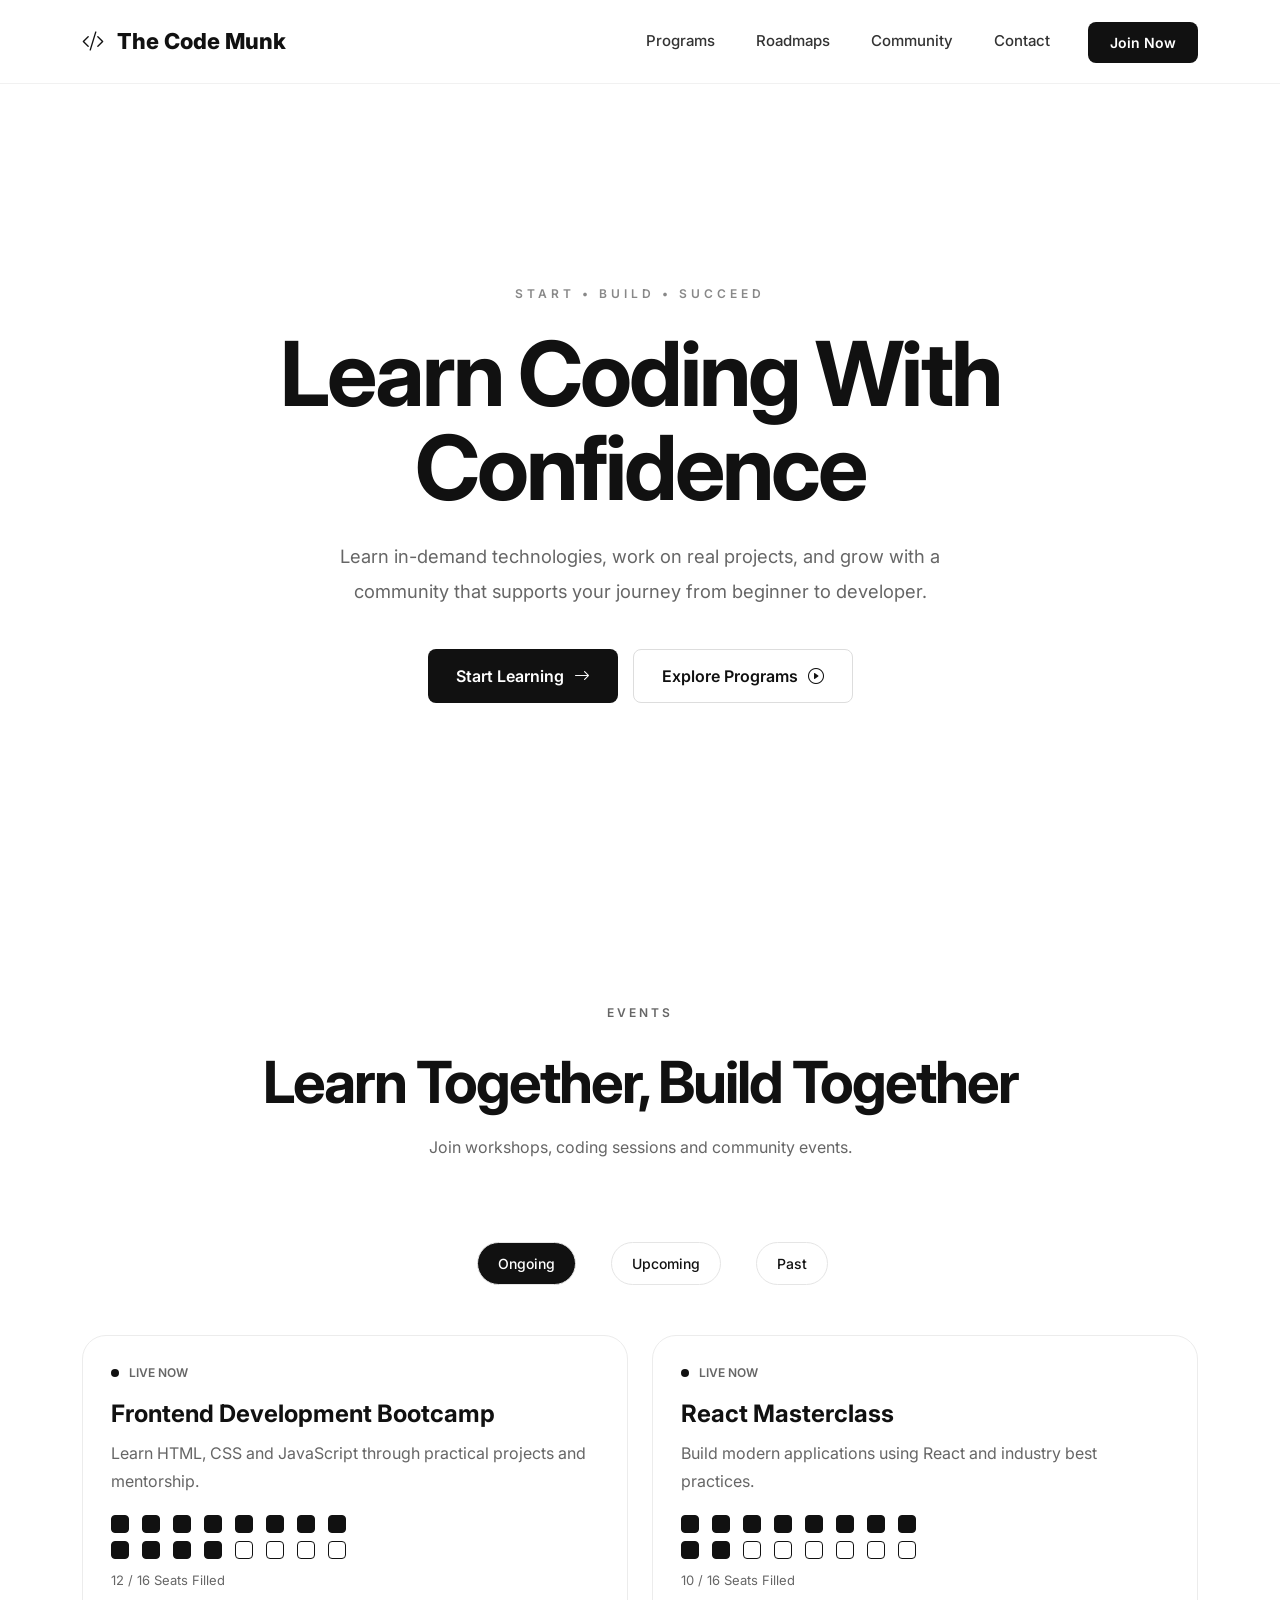
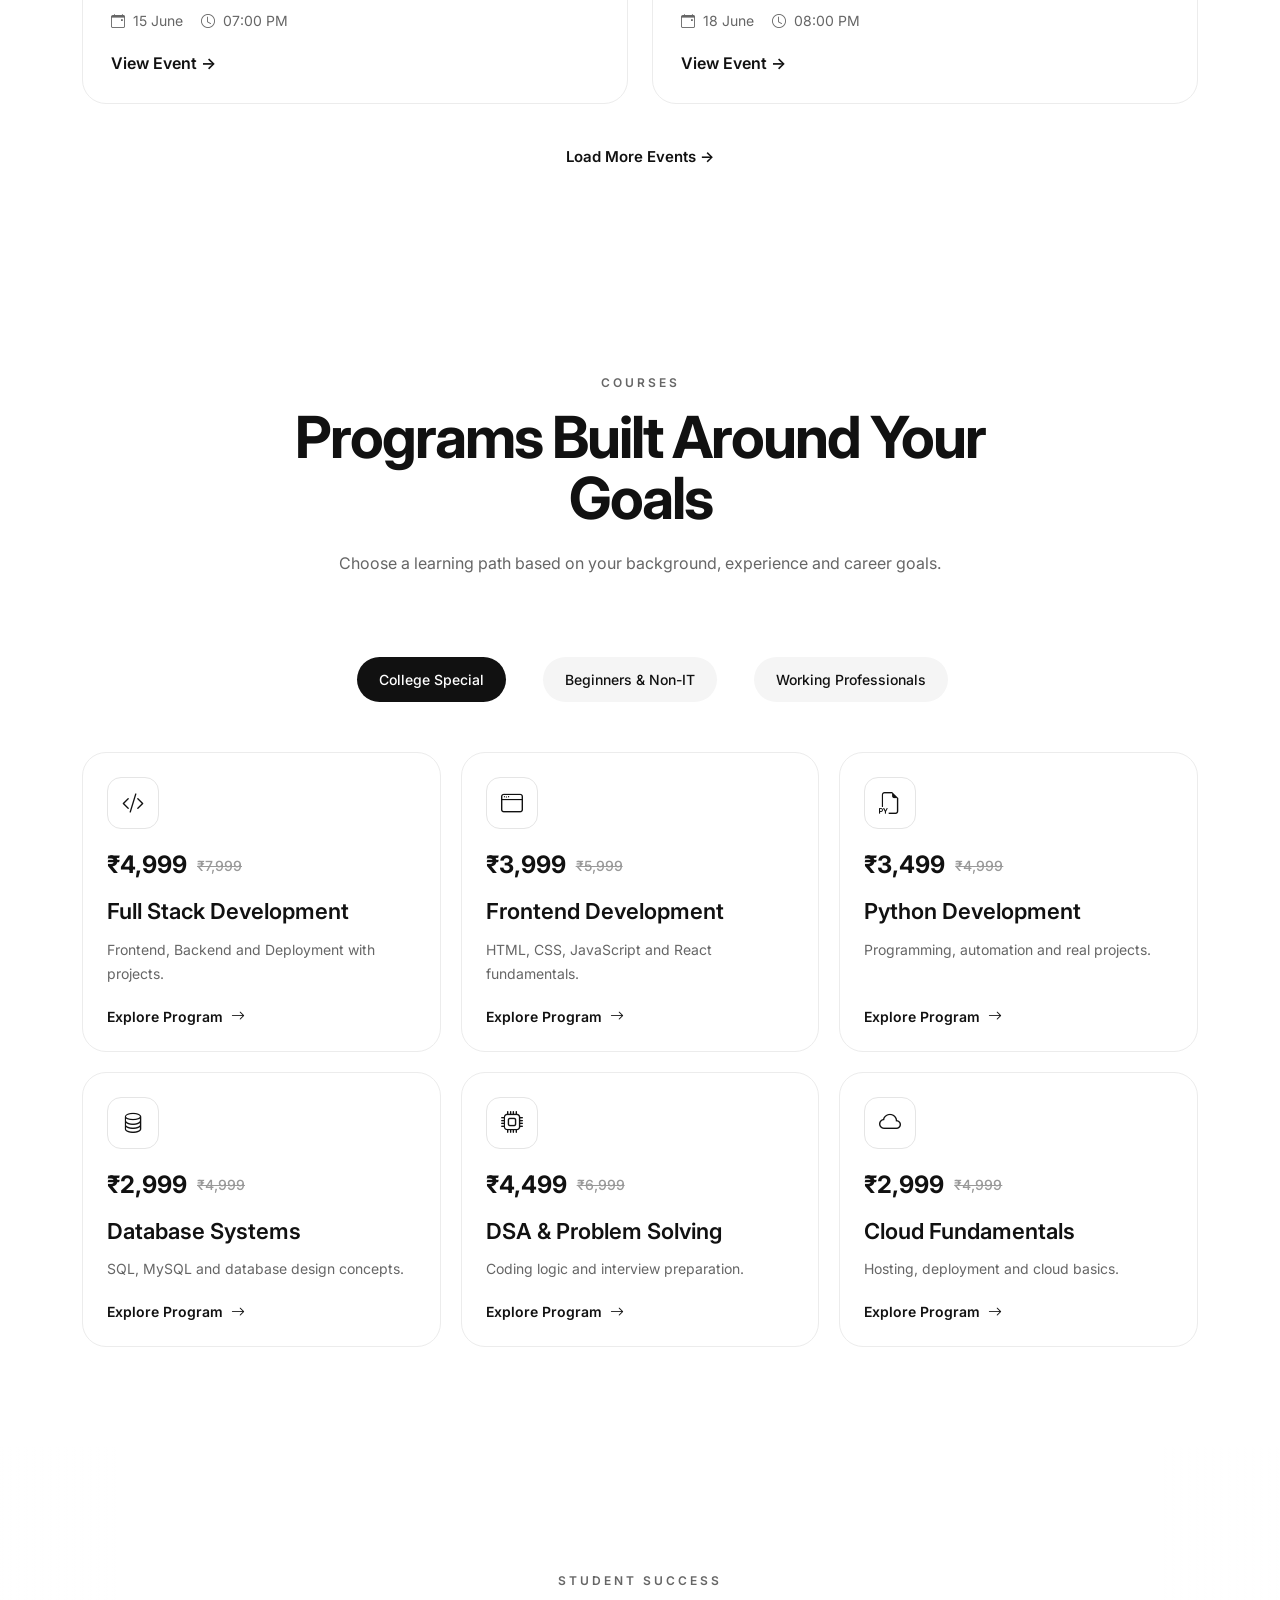
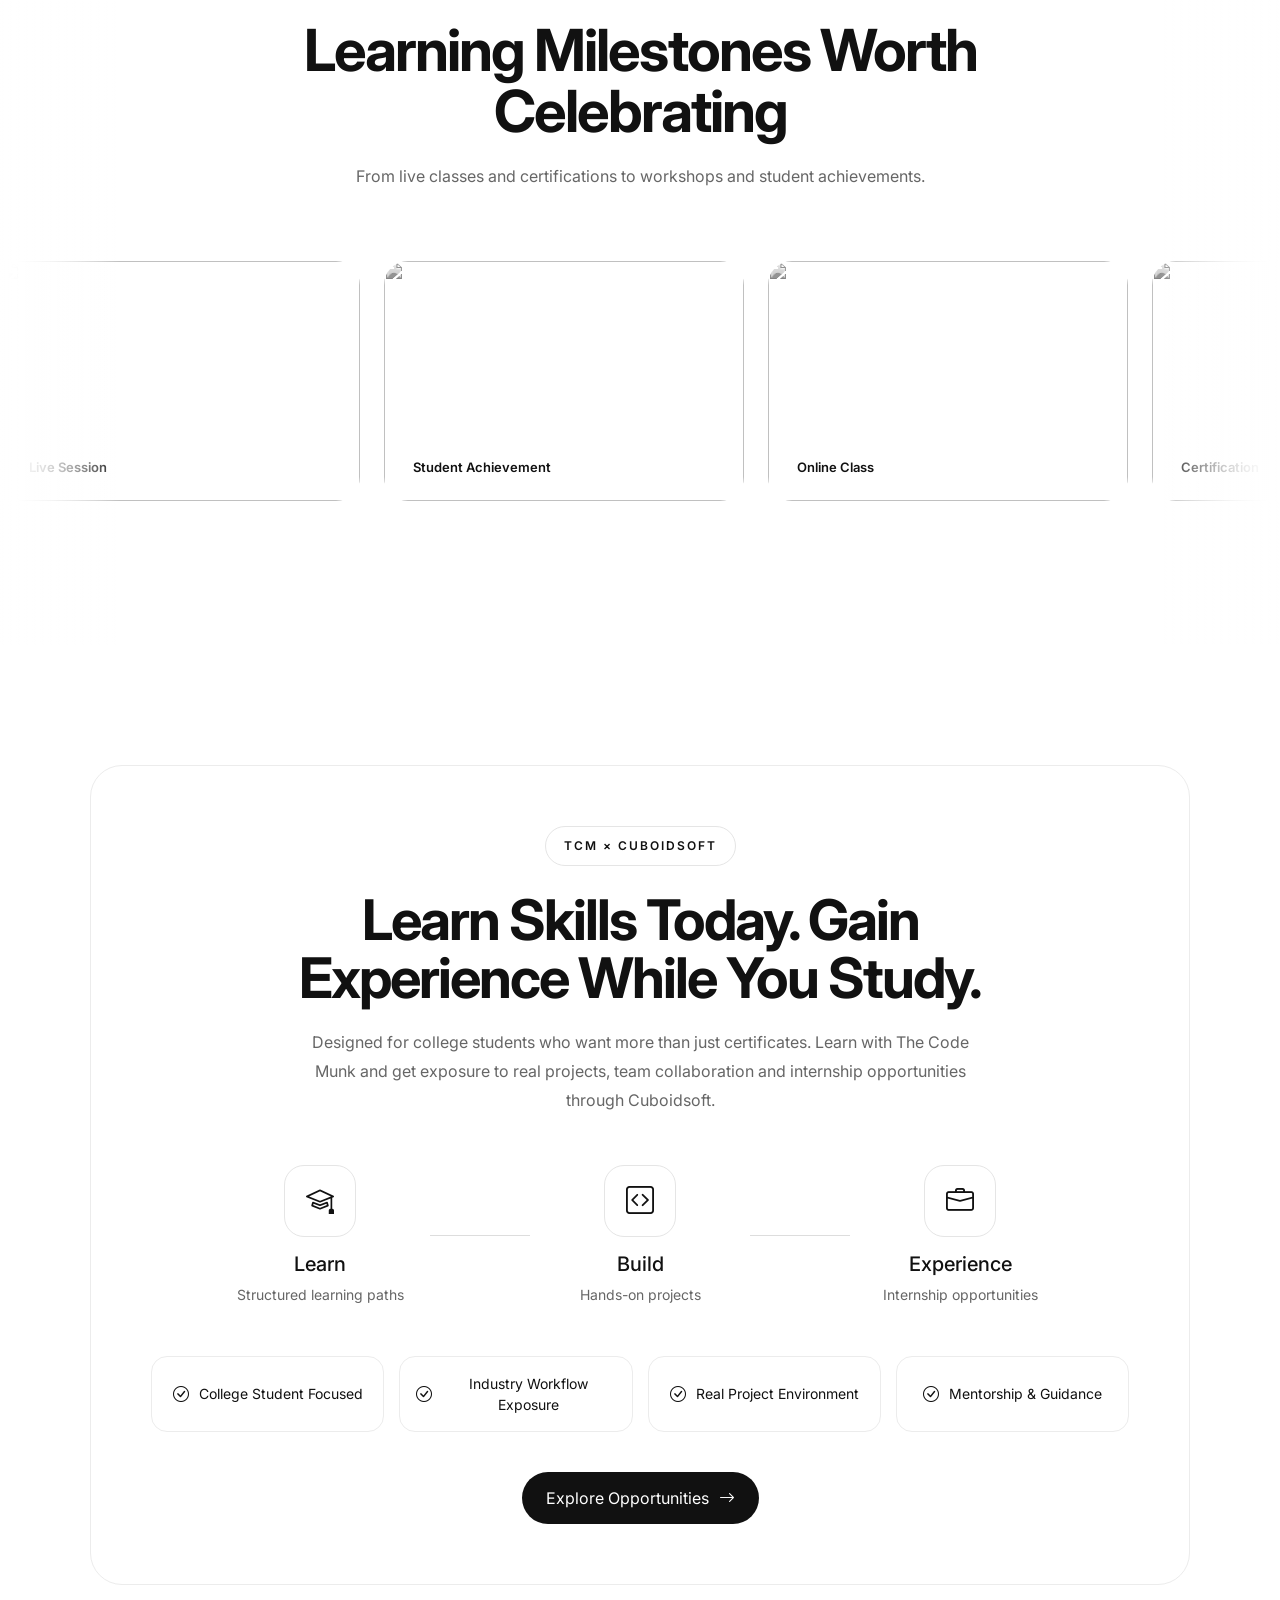
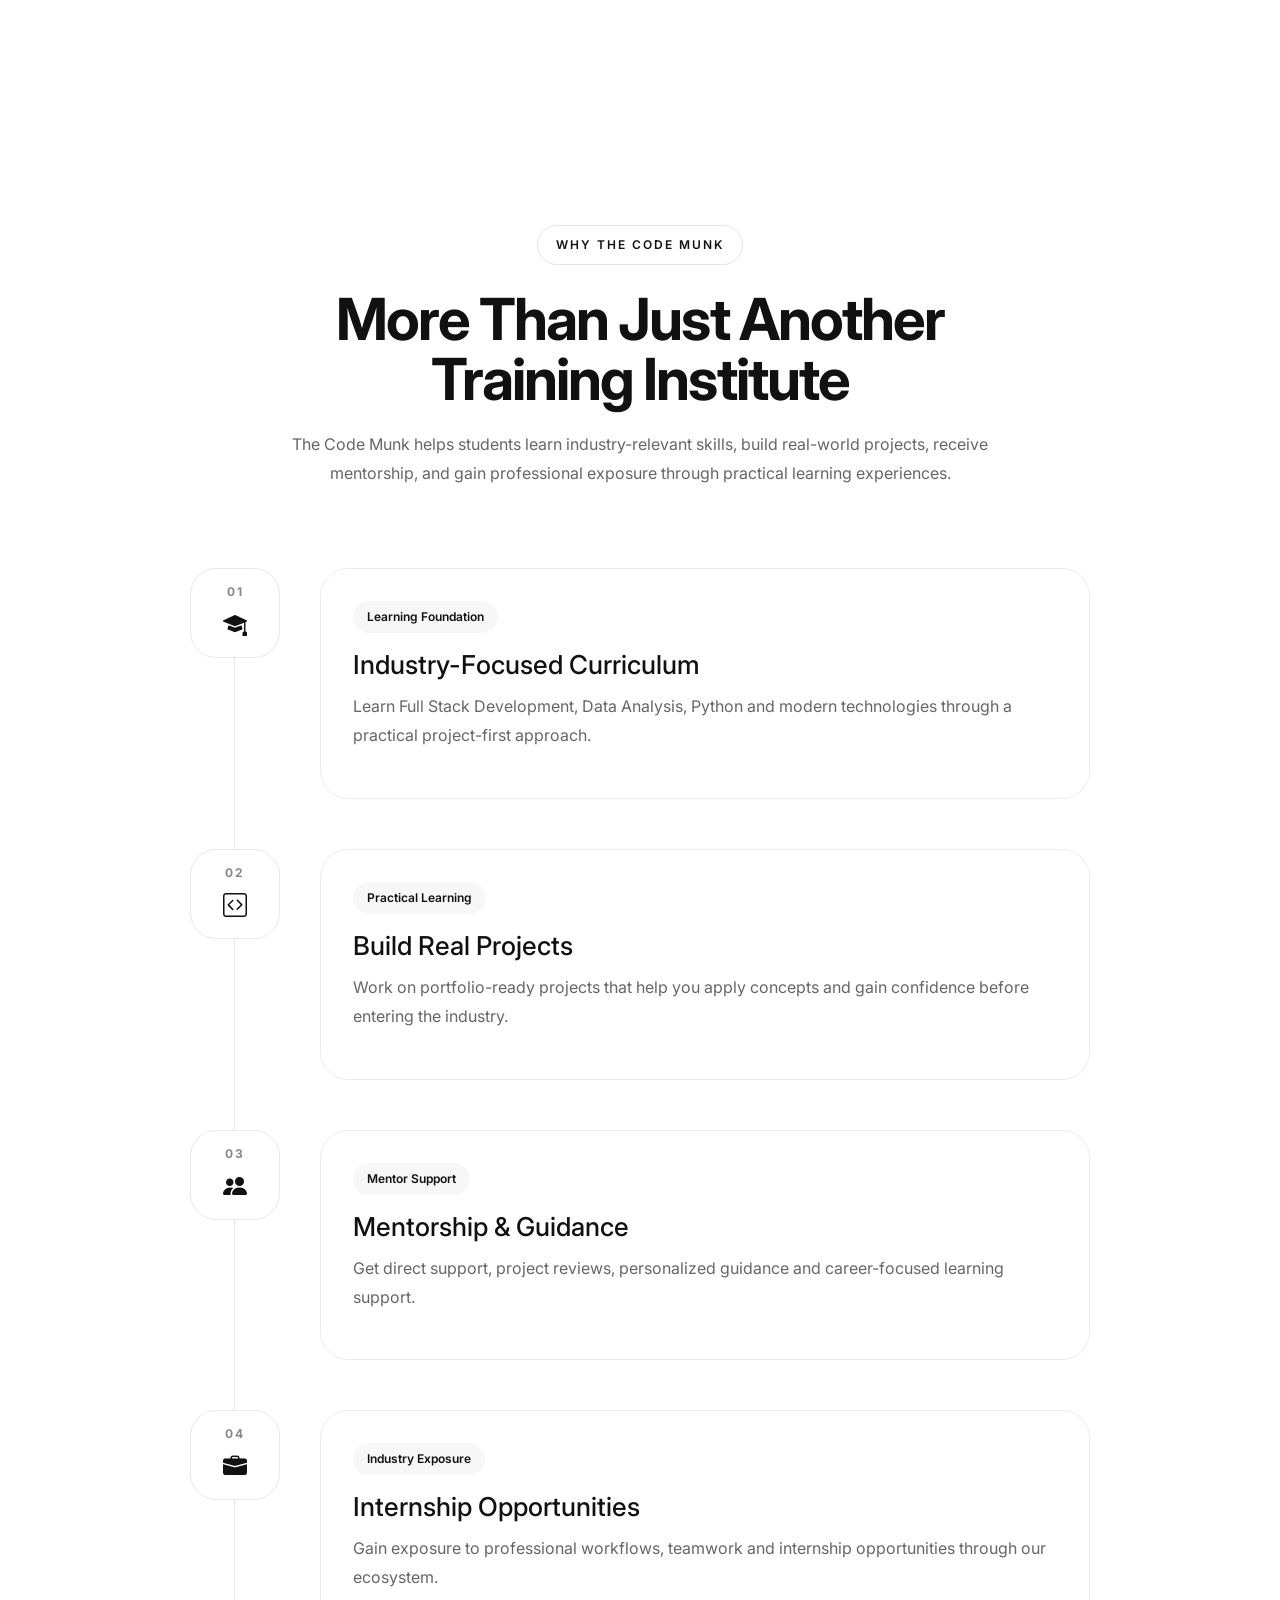
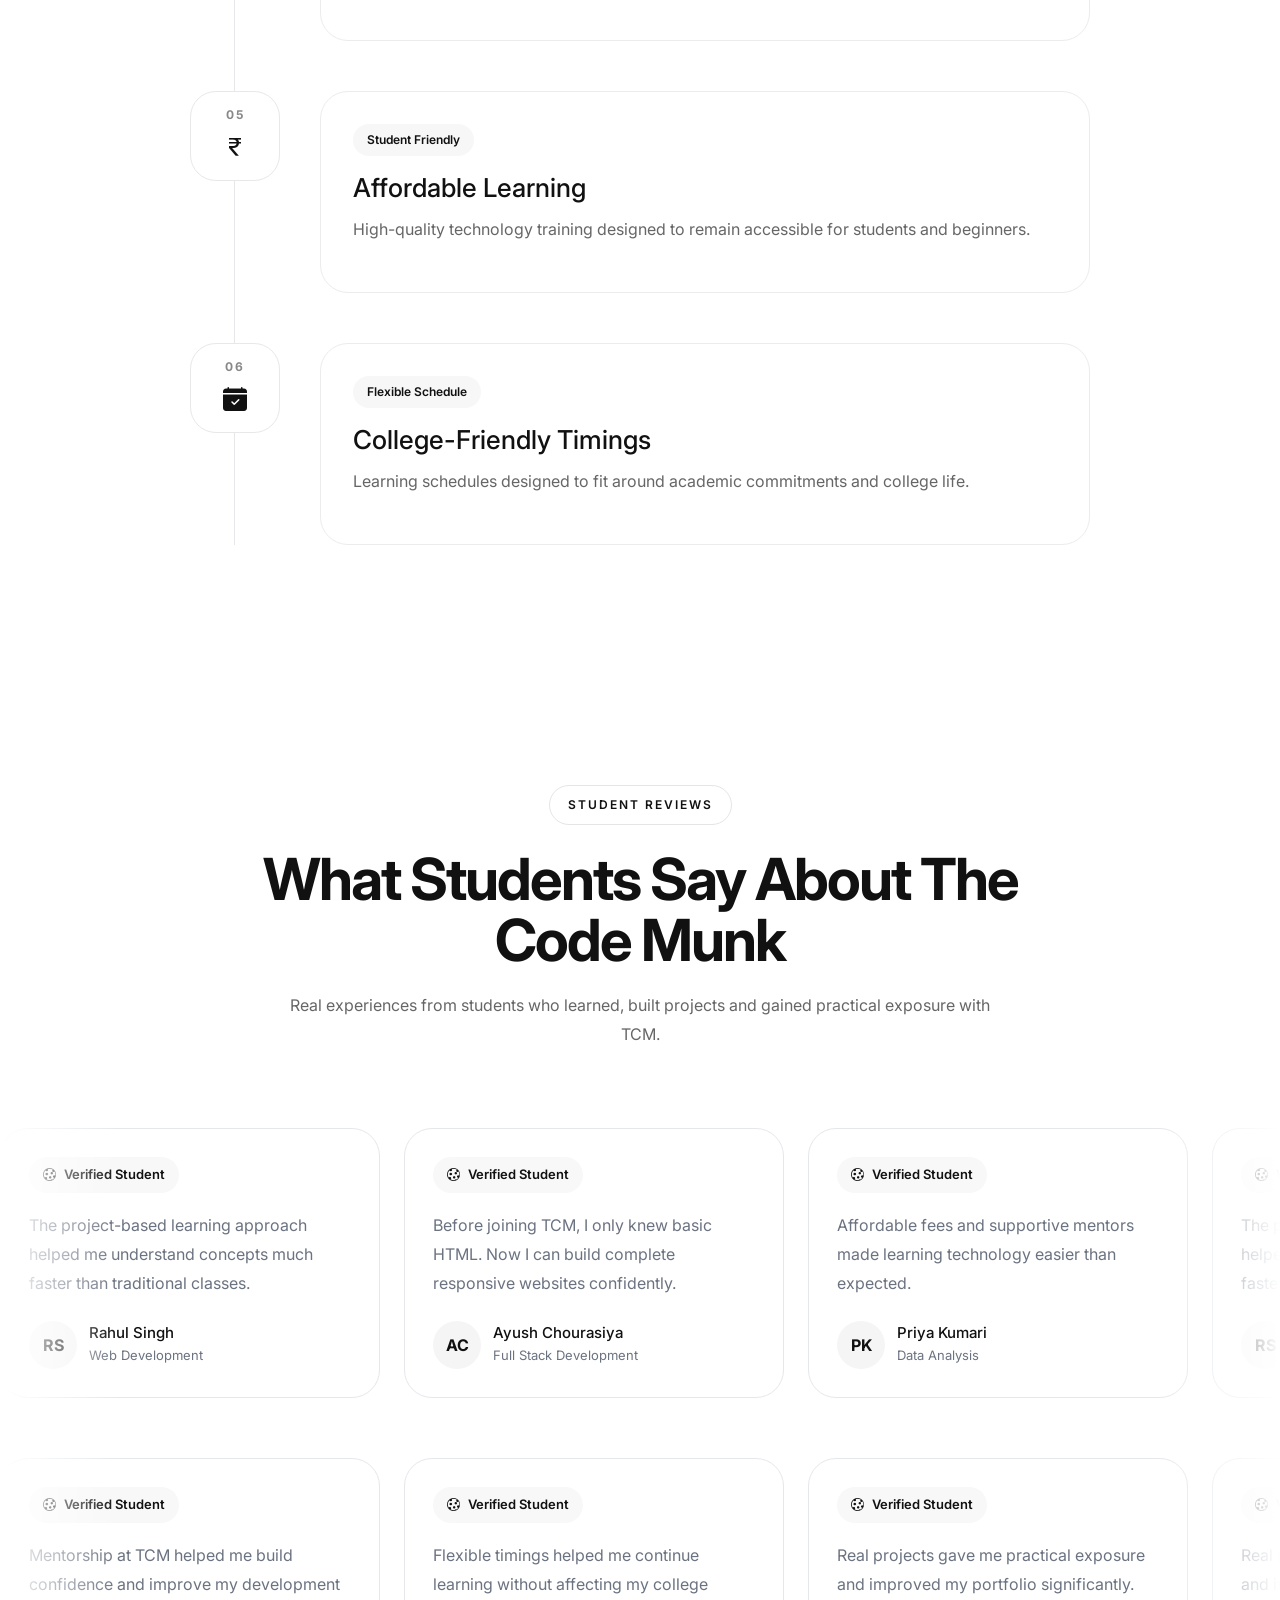
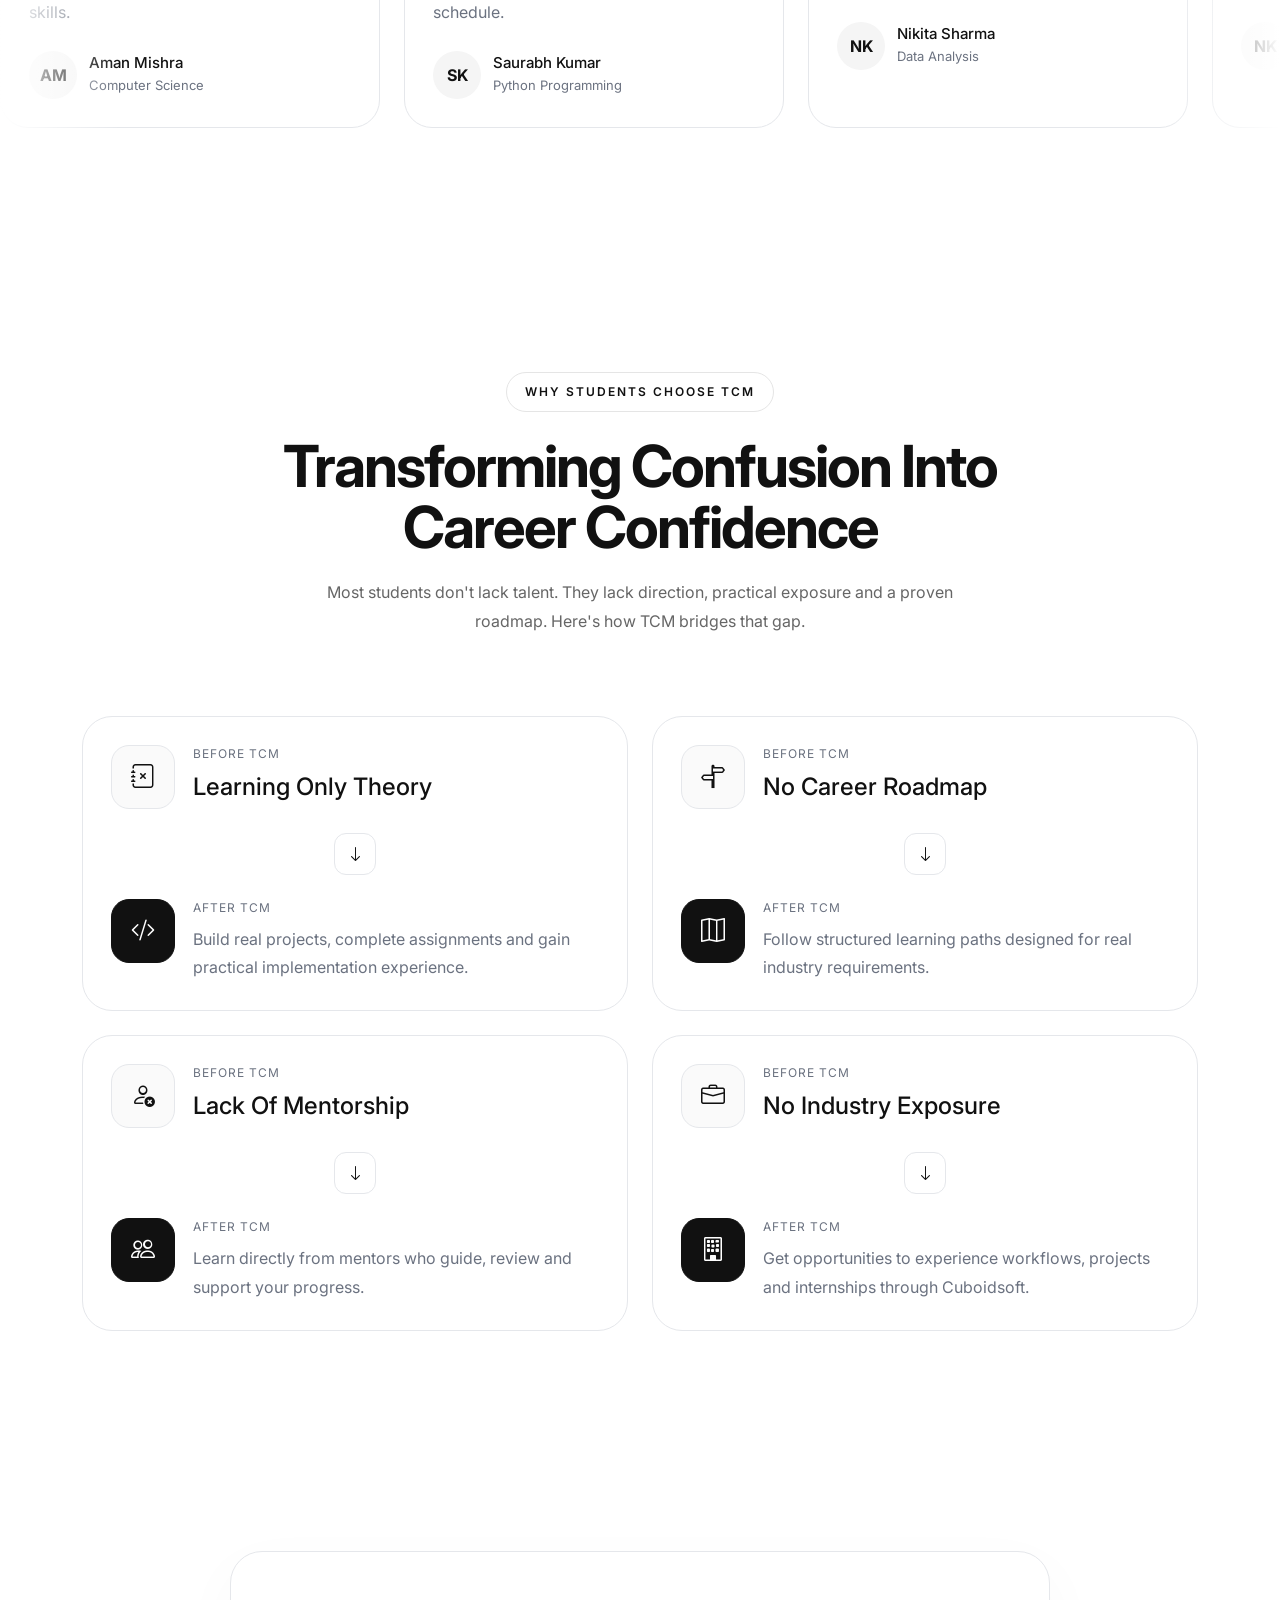
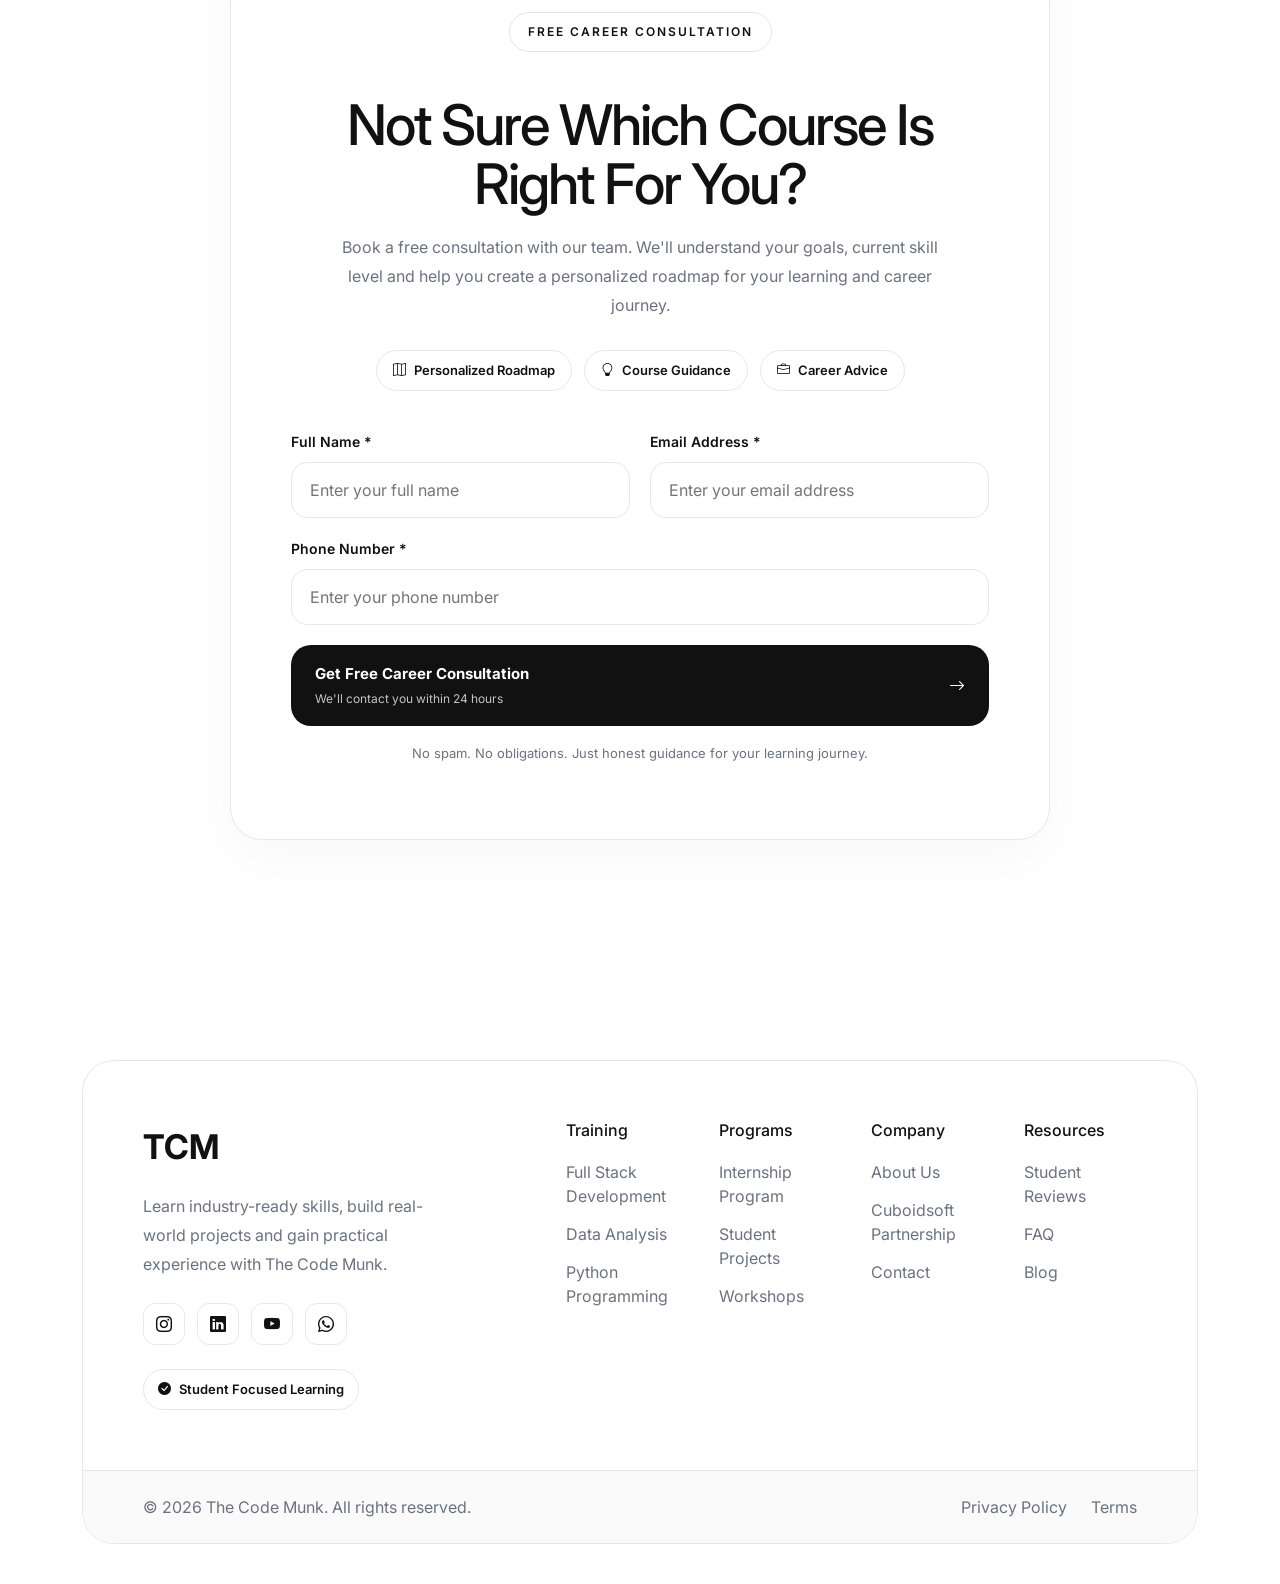
==== index.html @ 737d20ca "Add files via upload" ====
<!DOCTYPE html>
<html lang="en">
<head>
    <meta charset="UTF-8">
    <meta name="viewport" content="width=device-width, initial-scale=1.0">
    <title>The Code Munk</title>

    <link href="https://cdn.jsdelivr.net/npm/bootstrap@5.3.3/dist/css/bootstrap.min.css" rel="stylesheet">

    <link rel="stylesheet"
        href="https://cdn.jsdelivr.net/npm/bootstrap-icons@1.11.3/font/bootstrap-icons.min.css">

    <link rel="stylesheet" href="./assets/style.css">
</head>
<body>

    <!-- Header -->

    <header class="header">
        <div class="container">

            <nav class="navbar navbar-expand-lg p-0">

                <a class="navbar-brand logo" href="#">
                    <i class="bi bi-code-slash"></i>
                    The Code Munk
                </a>

                <button class="navbar-toggler border-0 shadow-none"
                    type="button"
                    data-bs-toggle="collapse"
                    data-bs-target="#navbarMenu">

                    <i class="bi bi-list"></i>

                </button>

                <div class="collapse navbar-collapse justify-content-end"
                    id="navbarMenu">

                    <ul class="navbar-nav align-items-lg-center">

                        <li class="nav-item">
                            <a class="nav-link" href="#">Programs</a>
                        </li>

                        <li class="nav-item">
                            <a class="nav-link" href="#">Roadmaps</a>
                        </li>

                        <li class="nav-item">
                            <a class="nav-link" href="#">Community</a>
                        </li>

                        <li class="nav-item">
                            <a class="nav-link" href="#">Contact</a>
                        </li>

                        <li class="nav-item">
                            <a href="#" class="join-btn">
                                Join Now
                            </a>
                        </li>

                    </ul>

                </div>

            </nav>

        </div>
    </header>

    <!-- Hero -->

    <section class="hero">

        <div class="container">

            <div class="row justify-content-center text-center">

                <div class="col-xl-8 col-lg-9">

                   <span class="hero-tag">
                        START • BUILD • SUCCEED
                    </span>

                    <h1 class="hero-title">
                        Learn Coding With Confidence
                    </h1>

                    <p class="hero-description">
                        Learn in-demand technologies, work on real projects,
                        and grow with a community that supports your journey
                        from beginner to developer.
                    </p>

                    <div class="hero-buttons">

                        <a href="#" class="primary-btn">
                            Start Learning
                            <i class="bi bi-arrow-right"></i>
                        </a>

                        <a href="#" class="secondary-btn">
                            Explore Programs
                            <i class="bi bi-play-circle"></i>
                        </a>

                    </div>

                </div>

            </div>

        </div>

    </section>



<section class="events-section">

    <div class="container">

        <div class="section-header text-center">

            <span class="section-tag">
                EVENTS
            </span>

            <h2 class="section-title">
                Learn Together, Build Together
            </h2>

            <p class="section-description">
                Join workshops, coding sessions and community events.
            </p>

        </div>

        <!-- Tabs -->

        <ul class="nav nav-pills justify-content-center event-tabs">

            <li class="nav-item">
                <button class="nav-link active"
                    data-bs-toggle="pill"
                    data-bs-target="#ongoing">
                    Ongoing
                </button>
            </li>

            <li class="nav-item">
                <button class="nav-link"
                    data-bs-toggle="pill"
                    data-bs-target="#upcoming">
                    Upcoming
                </button>
            </li>

            <li class="nav-item">
                <button class="nav-link"
                    data-bs-toggle="pill"
                    data-bs-target="#past">
                    Past
                </button>
            </li>

        </ul>

        <div class="tab-content">

            <!-- ONGOING -->

            <div class="tab-pane fade show active" id="ongoing">

                <div class="event-grid">

                    <!-- CARD 1 -->

                    <div class="event-card">

                        <div class="live-indicator">
                            <span class="live-dot"></span>
                            Live Now
                        </div>

                        <h3>Frontend Development Bootcamp</h3>

                        <p>
                            Learn HTML, CSS and JavaScript through
                            practical projects and mentorship.
                        </p>

                        <div class="seat-visual">

                            <span class="filled"></span>
                            <span class="filled"></span>
                            <span class="filled"></span>
                            <span class="filled"></span>

                            <span class="filled"></span>
                            <span class="filled"></span>
                            <span class="filled"></span>
                            <span class="filled"></span>

                            <span class="filled"></span>
                            <span class="filled"></span>
                            <span class="filled"></span>
                            <span class="filled"></span>

                            <span></span>
                            <span></span>
                            <span></span>
                            <span></span>

                        </div>

                        <div class="seat-count">
                            12 / 16 Seats Filled
                        </div>

                        <div class="event-meta">

                            <span>
                                <i class="bi bi-calendar-event"></i>
                                15 June
                            </span>

                            <span>
                                <i class="bi bi-clock"></i>
                                07:00 PM
                            </span>

                        </div>

                        <a href="event-details.html" class="event-link">
                            View Event →
                        </a>

                    </div>

                    <!-- CARD 2 -->

                    <div class="event-card">

                        <div class="live-indicator">
                            <span class="live-dot"></span>
                            Live Now
                        </div>

                        <h3>React Masterclass</h3>

                        <p>
                            Build modern applications using React
                            and industry best practices.
                        </p>

                        <div class="seat-visual">

                            <span class="filled"></span>
                            <span class="filled"></span>
                            <span class="filled"></span>
                            <span class="filled"></span>

                            <span class="filled"></span>
                            <span class="filled"></span>
                            <span class="filled"></span>
                            <span class="filled"></span>

                            <span class="filled"></span>
                            <span class="filled"></span>

                            <span></span>
                            <span></span>

                            <span></span>
                            <span></span>

                            <span></span>
                            <span></span>

                        </div>

                        <div class="seat-count">
                            10 / 16 Seats Filled
                        </div>

                        <div class="event-meta">

                            <span>
                                <i class="bi bi-calendar-event"></i>
                                18 June
                            </span>

                            <span>
                                <i class="bi bi-clock"></i>
                                08:00 PM
                            </span>

                        </div>

                        <a href="#" class="event-link">
                            View Event →
                        </a>

                    </div>

                    <!-- CARD 3 -->

                    <div class="event-card hidden-event">

                        <div class="live-indicator">
                            <span class="live-dot"></span>
                            Live Now
                        </div>

                        <h3>Python Fundamentals</h3>

                        <p>
                            Learn Python from basics to automation
                            through practical examples.
                        </p>

                        <div class="seat-visual">

                            <span class="filled"></span>
                            <span class="filled"></span>
                            <span class="filled"></span>
                            <span class="filled"></span>

                            <span class="filled"></span>
                            <span class="filled"></span>

                            <span></span>
                            <span></span>

                            <span></span>
                            <span></span>

                            <span></span>
                            <span></span>

                            <span></span>
                            <span></span>

                            <span></span>
                            <span></span>

                        </div>

                        <div class="seat-count">
                            6 / 16 Seats Filled
                        </div>

                        <div class="event-meta">

                            <span>
                                <i class="bi bi-calendar-event"></i>
                                22 June
                            </span>

                            <span>
                                <i class="bi bi-clock"></i>
                                06:00 PM
                            </span>

                        </div>

                        <a href="#" class="event-link">
                            View Event →
                        </a>

                    </div>

                </div>

                <div class="load-more-wrap">
                    <button class="load-more-btn" onclick="showEvents()">
                        Load More Events →
                    </button>
                </div>

            </div>

        </div>

    </div>

</section>

<section class="courses-section">

    <div class="container">

        <div class="section-header text-center">

            <span class="section-tag">
                COURSES
            </span>

            <h2>
                Programs Built Around Your Goals
            </h2>

            <p>
                Choose a learning path based on your background,
                experience and career goals.
            </p>

        </div>

        <!-- Tabs -->

        <ul class="nav nav-pills justify-content-center course-tabs" role="tablist">

            <li class="nav-item">
                <button
                    class="nav-link active"
                    data-bs-toggle="pill"
                    data-bs-target="#college"
                    type="button">
                    College Special
                </button>
            </li>

            <li class="nav-item">
                <button
                    class="nav-link"
                    data-bs-toggle="pill"
                    data-bs-target="#beginners"
                    type="button">
                    Beginners & Non-IT
                </button>
            </li>

            <li class="nav-item">
                <button
                    class="nav-link"
                    data-bs-toggle="pill"
                    data-bs-target="#working"
                    type="button">
                    Working Professionals
                </button>
            </li>

        </ul>

        <!-- Tab Content -->

        <div class="tab-content">

            <!-- ================================= -->
            <!-- College -->
            <!-- ================================= -->

            <div class="tab-pane fade show active" id="college">

                <div class="course-grid">

                    <div class="course-card">

                        <div class="course-icon">
                            <i class="bi bi-code-slash"></i>
                        </div>

                        <div class="course-price">
                            ₹4,999
                            <span>₹7,999</span>
                        </div>

                        <h3>Full Stack Development</h3>

                        <p>
                            Frontend, Backend and Deployment with projects.
                        </p>

                        <a href="#">
                            Explore Program
                            <i class="bi bi-arrow-right"></i>
                        </a>

                    </div>

                    <div class="course-card">

                        <div class="course-icon">
                            <i class="bi bi-window"></i>
                        </div>

                        <div class="course-price">
                            ₹3,999
                            <span>₹5,999</span>
                        </div>

                        <h3>Frontend Development</h3>

                        <p>
                            HTML, CSS, JavaScript and React fundamentals.
                        </p>

                        <a href="#">
                            Explore Program
                            <i class="bi bi-arrow-right"></i>
                        </a>

                    </div>

                    <div class="course-card">

                        <div class="course-icon">
                            <i class="bi bi-filetype-py"></i>
                        </div>

                        <div class="course-price">
                            ₹3,499
                            <span>₹4,999</span>
                        </div>

                        <h3>Python Development</h3>

                        <p>
                            Programming, automation and real projects.
                        </p>

                        <a href="#">
                            Explore Program
                            <i class="bi bi-arrow-right"></i>
                        </a>

                    </div>

                    <div class="course-card">

                        <div class="course-icon">
                            <i class="bi bi-database"></i>
                        </div>

                        <div class="course-price">
                            ₹2,999
                            <span>₹4,999</span>
                        </div>

                        <h3>Database Systems</h3>

                        <p>
                            SQL, MySQL and database design concepts.
                        </p>

                        <a href="#">
                            Explore Program
                            <i class="bi bi-arrow-right"></i>
                        </a>

                    </div>

                    <div class="course-card">

                        <div class="course-icon">
                            <i class="bi bi-cpu"></i>
                        </div>

                        <div class="course-price">
                            ₹4,499
                            <span>₹6,999</span>
                        </div>

                        <h3>DSA & Problem Solving</h3>

                        <p>
                            Coding logic and interview preparation.
                        </p>

                        <a href="#">
                            Explore Program
                            <i class="bi bi-arrow-right"></i>
                        </a>

                    </div>

                    <div class="course-card">

                        <div class="course-icon">
                            <i class="bi bi-cloud"></i>
                        </div>

                        <div class="course-price">
                            ₹2,999
                            <span>₹4,999</span>
                        </div>

                        <h3>Cloud Fundamentals</h3>

                        <p>
                            Hosting, deployment and cloud basics.
                        </p>

                        <a href="#">
                            Explore Program
                            <i class="bi bi-arrow-right"></i>
                        </a>

                    </div>

                </div>

            </div>

            <!-- ================================= -->
            <!-- Beginners -->
            <!-- ================================= -->

            <div class="tab-pane fade" id="beginners">

                <div class="course-grid">

                    <div class="course-card">
                        <div class="course-icon">
                            <i class="bi bi-laptop"></i>
                        </div>

                        <div class="course-price">
                            ₹1,999
                            <span>₹3,999</span>
                        </div>

                        <h3>Computer Basics</h3>

                        <p>
                            Start your digital journey from scratch.
                        </p>

                        <a href="#">Explore Program <i class="bi bi-arrow-right"></i></a>
                    </div>

                    <div class="course-card">
                        <div class="course-icon">
                            <i class="bi bi-globe"></i>
                        </div>

                        <div class="course-price">
                            ₹2,499
                            <span>₹4,999</span>
                        </div>

                        <h3>Web Development Basics</h3>

                        <p>
                            Learn website creation without confusion.
                        </p>

                        <a href="#">Explore Program <i class="bi bi-arrow-right"></i></a>
                    </div>

                    <div class="course-card">
                        <div class="course-icon">
                            <i class="bi bi-robot"></i>
                        </div>

                        <div class="course-price">
                            ₹2,999
                            <span>₹5,999</span>
                        </div>

                        <h3>AI Tools Mastery</h3>

                        <p>
                            Use AI tools for productivity and work.
                        </p>

                        <a href="#">Explore Program <i class="bi bi-arrow-right"></i></a>
                    </div>

                </div>

            </div>

            <!-- ================================= -->
            <!-- Working Professionals -->
            <!-- ================================= -->

            <div class="tab-pane fade" id="working">

                <div class="course-grid">

                    <div class="course-card">
                        <div class="course-icon">
                            <i class="bi bi-briefcase"></i>
                        </div>

                        <div class="course-price">
                            ₹5,999
                            <span>₹9,999</span>
                        </div>

                        <h3>Career Transition Program</h3>

                        <p>
                            Move into tech with structured guidance.
                        </p>

                        <a href="#">Explore Program <i class="bi bi-arrow-right"></i></a>
                    </div>

                    <div class="course-card">
                        <div class="course-icon">
                            <i class="bi bi-lightning"></i>
                        </div>

                        <div class="course-price">
                            ₹4,999
                            <span>₹7,999</span>
                        </div>

                        <h3>AI & Automation</h3>

                        <p>
                            Automate repetitive work using AI.
                        </p>

                        <a href="#">Explore Program <i class="bi bi-arrow-right"></i></a>
                    </div>

                    <div class="course-card">
                        <div class="course-icon">
                            <i class="bi bi-graph-up"></i>
                        </div>

                        <div class="course-price">
                            ₹4,499
                            <span>₹6,999</span>
                        </div>

                        <h3>Data Analytics</h3>

                        <p>
                            Learn reporting, dashboards and insights.
                        </p>

                        <a href="#">Explore Program <i class="bi bi-arrow-right"></i></a>
                    </div>

                </div>

            </div>

        </div>

    </div>

</section>


<section class="showcase-section">

    <div class="container">

        <div class="section-header">

            <span class="section-tag">
                STUDENT SUCCESS
            </span>

            <h2>
                Learning Milestones Worth Celebrating
            </h2>

            <p>
                From live classes and certifications to workshops and student achievements.
            </p>

        </div>

    </div>

    <div class="marquee-wrapper">

        <div class="marquee-track">

            <!-- Image 1 -->
            <div class="showcase-card">
                <img src="https://storage.googleapis.com/gweb-uniblog-publish-prod/original_images/Unpin_preso_1.gif" alt="">
                <div class="card-label">Live Session</div>
            </div>

            <!-- Image 2 -->
            <div class="showcase-card">
                <img src="https://storage.googleapis.com/support-forums-api/attachment/thread-81808123-11916540716902365728.jpeg" alt="">
                <div class="card-label">Student Achievement</div>
            </div>

            <!-- Image 3 -->
            <div class="showcase-card">
                <img src="https://i0.wp.com/blog.daffodil.family/wp-content/uploads/2020/04/DIA-online-class.png?resize=1038%2C576" alt="">
                <div class="card-label">Online Class</div>
            </div>

            <!-- Image 4 -->
            <div class="showcase-card">
                <img src="https://storage.googleapis.com/support-kms-prod/uZnD1GAr1Nw7FQpFR4WV8sgEZeunD1Tzc1vk" alt="">
                <div class="card-label">Certification</div>
            </div>

            <!-- Image 5 -->
            <div class="showcase-card">
                <img src="https://lh3.googleusercontent.com/SMSBGzxiGagCIsIhKmnN9gMYjkTksdu_d6lKjD0kR40OTRMHC-YgI0zEJrIOUcBqAmbIDvOU3Vvcdidrh23Z34gTZvEw9eeMvwgBnw=e365-pa-nu-rw-w1280" alt="">
                <div class="card-label">Workshop</div>
            </div>

            <!-- Duplicate for Infinite Loop -->

            <div class="showcase-card">
                <img src="https://storage.googleapis.com/gweb-uniblog-publish-prod/original_images/Unpin_preso_1.gif" alt="">
                <div class="card-label">Live Session</div>
            </div>

            <div class="showcase-card">
                <img src="https://storage.googleapis.com/support-forums-api/attachment/thread-81808123-11916540716902365728.jpeg" alt="">
                <div class="card-label">Student Achievement</div>
            </div>

            <div class="showcase-card">
                <img src="https://i0.wp.com/blog.daffodil.family/wp-content/uploads/2020/04/DIA-online-class.png?resize=1038%2C576" alt="">
                <div class="card-label">Online Class</div>
            </div>

            <div class="showcase-card">
                <img src="https://storage.googleapis.com/support-kms-prod/uZnD1GAr1Nw7FQpFR4WV8sgEZeunD1Tzc1vk" alt="">
                <div class="card-label">Certification</div>
            </div>

            <div class="showcase-card">
                <img src="https://lh3.googleusercontent.com/SMSBGzxiGagCIsIhKmnN9gMYjkTksdu_d6lKjD0kR40OTRMHC-YgI0zEJrIOUcBqAmbIDvOU3Vvcdidrh23Z34gTZvEw9eeMvwgBnw=e365-pa-nu-rw-w1280" alt="">
                <div class="card-label">Workshop</div>
            </div>

        </div>

    </div>

</section>


<section class="career-path-section">

    <div class="container">

        <div class="career-card">

            <div class="career-badge">
                TCM × CUBOIDSOFT
            </div>

            <h2>
                Learn Skills Today.
                Gain Experience While You Study.
            </h2>

            <p>
                Designed for college students who want more than just
                certificates. Learn with The Code Munk and get exposure
                to real projects, team collaboration and internship
                opportunities through Cuboidsoft.
            </p>

            <!-- Journey -->

            <div class="career-journey">

                <div class="journey-step">

                    <div class="step-icon">
                        <i class="bi bi-mortarboard"></i>
                    </div>

                    <h4>Learn</h4>

                    <span>
                        Structured learning paths
                    </span>

                </div>

                <div class="journey-line"></div>

                <div class="journey-step">

                    <div class="step-icon">
                        <i class="bi bi-code-square"></i>
                    </div>

                    <h4>Build</h4>

                    <span>
                        Hands-on projects
                    </span>

                </div>

                <div class="journey-line"></div>

                <div class="journey-step">

                    <div class="step-icon">
                        <i class="bi bi-briefcase"></i>
                    </div>

                    <h4>Experience</h4>

                    <span>
                        Internship opportunities
                    </span>

                </div>

            </div>

            <!-- Features -->

            <div class="career-features">

                <div class="feature-item">
                    <i class="bi bi-check-circle"></i>
                    College Student Focused
                </div>

                <div class="feature-item">
                    <i class="bi bi-check-circle"></i>
                    Industry Workflow Exposure
                </div>

                <div class="feature-item">
                    <i class="bi bi-check-circle"></i>
                    Real Project Environment
                </div>

                <div class="feature-item">
                    <i class="bi bi-check-circle"></i>
                    Mentorship & Guidance
                </div>

            </div>

            <a href="#" class="career-btn">
                Explore Opportunities
                <i class="bi bi-arrow-right"></i>
            </a>

        </div>

    </div>

</section>

<section class="why-tcm-section">

    <div class="container">

        <div class="section-header">

            <span class="section-badge">
                WHY THE CODE MUNK
            </span>

            <h2>
                More Than Just Another
                Training Institute
            </h2>

            <p>
                The Code Munk helps students learn industry-relevant skills,
                build real-world projects, receive mentorship, and gain
                professional exposure through practical learning experiences.
            </p>

        </div>

        <div class="why-timeline">

            <!-- 01 -->

            <div class="timeline-item">

                <div class="timeline-number">
                    <span>01</span>
                    <i class="bi bi-mortarboard-fill"></i>
                </div>

                <div class="timeline-content">

                    <div class="mini-tag">
                        Learning Foundation
                    </div>

                    <h3>Industry-Focused Curriculum</h3>

                    <p>
                        Learn Full Stack Development, Data Analysis,
                        Python and modern technologies through a
                        practical project-first approach.
                    </p>

                </div>

            </div>

            <!-- 02 -->

            <div class="timeline-item">

                <div class="timeline-number">
                    <span>02</span>
                    <i class="bi bi-code-square"></i>
                </div>

                <div class="timeline-content">

                    <div class="mini-tag">
                        Practical Learning
                    </div>

                    <h3>Build Real Projects</h3>

                    <p>
                        Work on portfolio-ready projects that help
                        you apply concepts and gain confidence
                        before entering the industry.
                    </p>

                </div>

            </div>

            <!-- 03 -->

            <div class="timeline-item">

                <div class="timeline-number">
                    <span>03</span>
                    <i class="bi bi-people-fill"></i>
                </div>

                <div class="timeline-content">

                    <div class="mini-tag">
                        Mentor Support
                    </div>

                    <h3>Mentorship & Guidance</h3>

                    <p>
                        Get direct support, project reviews,
                        personalized guidance and career-focused
                        learning support.
                    </p>

                </div>

            </div>

            <!-- 04 -->

            <div class="timeline-item">

                <div class="timeline-number">
                    <span>04</span>
                    <i class="bi bi-briefcase-fill"></i>
                </div>

                <div class="timeline-content">

                    <div class="mini-tag">
                        Industry Exposure
                    </div>

                    <h3>Internship Opportunities</h3>

                    <p>
                        Gain exposure to professional workflows,
                        teamwork and internship opportunities
                        through our ecosystem.
                    </p>

                </div>

            </div>

            <!-- 05 -->

            <div class="timeline-item">

                <div class="timeline-number">
                    <span>05</span>
                    <i class="bi bi-currency-rupee"></i>
                </div>

                <div class="timeline-content">

                    <div class="mini-tag">
                        Student Friendly
                    </div>

                    <h3>Affordable Learning</h3>

                    <p>
                        High-quality technology training designed
                        to remain accessible for students and
                        beginners.
                    </p>

                </div>

            </div>

            <!-- 06 -->

            <div class="timeline-item">

                <div class="timeline-number">
                    <span>06</span>
                    <i class="bi bi-calendar-check-fill"></i>
                </div>

                <div class="timeline-content">

                    <div class="mini-tag">
                        Flexible Schedule
                    </div>

                    <h3>College-Friendly Timings</h3>

                    <p>
                        Learning schedules designed to fit around
                        academic commitments and college life.
                    </p>

                </div>

            </div>

        </div>

    </div>

</section>



<section class="reviews-section">

    <div class="container">

        <div class="section-header">

            <span class="section-badge">
                STUDENT REVIEWS
            </span>

            <h2>
                What Students Say About
                The Code Munk
            </h2>

            <p>
                Real experiences from students who learned, built projects and gained practical exposure with TCM.
            </p>

        </div>

    </div>

    <!-- ROW 1 -->

    <div class="marquee-wrapper">

        <div class="marquee-track">

            <!-- ORIGINAL -->

            <div class="review-card">
                <div class="review-badge">
                    <i class="bi bi-cookie"></i>
                    Verified Student
                </div>

                <p>
                    The project-based learning approach helped me understand concepts much faster than traditional classes.
                </p>

                <div class="review-user">
                    <div class="avatar">RS</div>

                    <div>
                        <h5>Rahul Singh</h5>
                        <span>Web Development</span>
                    </div>
                </div>
            </div>

            <div class="review-card">
                <div class="review-badge">
                    <i class="bi bi-cookie"></i>
                    Verified Student
                </div>

                <p>
                    Before joining TCM, I only knew basic HTML. Now I can build complete responsive websites confidently.
                </p>

                <div class="review-user">
                    <div class="avatar">AC</div>

                    <div>
                        <h5>Ayush Chourasiya</h5>
                        <span>Full Stack Development</span>
                    </div>
                </div>
            </div>

            <div class="review-card">
                <div class="review-badge">
                    <i class="bi bi-cookie"></i>
                    Verified Student
                </div>

                <p>
                    Affordable fees and supportive mentors made learning technology easier than expected.
                </p>

                <div class="review-user">
                    <div class="avatar">PK</div>

                    <div>
                        <h5>Priya Kumari</h5>
                        <span>Data Analysis</span>
                    </div>
                </div>
            </div>

            <!-- DUPLICATE -->

            <div class="review-card">
                <div class="review-badge">
                    <i class="bi bi-cookie"></i>
                    Verified Student
                </div>

                <p>
                    The project-based learning approach helped me understand concepts much faster than traditional classes.
                </p>

                <div class="review-user">
                    <div class="avatar">RS</div>

                    <div>
                        <h5>Rahul Singh</h5>
                        <span>Web Development</span>
                    </div>
                </div>
            </div>

            <div class="review-card">
                <div class="review-badge">
                    <i class="bi bi-cookie"></i>
                    Verified Student
                </div>

                <p>
                    Before joining TCM, I only knew basic HTML. Now I can build complete responsive websites confidently.
                </p>

                <div class="review-user">
                    <div class="avatar">AC</div>

                    <div>
                        <h5>Ayush Chourasiya</h5>
                        <span>Full Stack Development</span>
                    </div>
                </div>
            </div>

            <div class="review-card">
                <div class="review-badge">
                    <i class="bi bi-cookie"></i>
                    Verified Student
                </div>

                <p>
                    Affordable fees and supportive mentors made learning technology easier than expected.
                </p>

                <div class="review-user">
                    <div class="avatar">PK</div>

                    <div>
                        <h5>Priya Kumari</h5>
                        <span>Data Analysis</span>
                    </div>
                </div>
            </div>

        </div>

    </div>

    <!-- ROW 2 -->

    <div class="marquee-wrapper reverse">

        <div class="marquee-track">

            <div class="review-card">
                <div class="review-badge">
                    <i class="bi bi-cookie"></i>
                    Verified Student
                </div>

                <p>
                    Mentorship at TCM helped me build confidence and improve my development skills.
                </p>

                <div class="review-user">
                    <div class="avatar">AM</div>

                    <div>
                        <h5>Aman Mishra</h5>
                        <span>Computer Science</span>
                    </div>
                </div>
            </div>

            <div class="review-card">
                <div class="review-badge">
                    <i class="bi bi-cookie"></i>
                    Verified Student
                </div>

                <p>
                    Flexible timings helped me continue learning without affecting my college schedule.
                </p>

                <div class="review-user">
                    <div class="avatar">SK</div>

                    <div>
                        <h5>Saurabh Kumar</h5>
                        <span>Python Programming</span>
                    </div>
                </div>
            </div>

            <div class="review-card">
                <div class="review-badge">
                    <i class="bi bi-cookie"></i>
                    Verified Student
                </div>

                <p>
                    Real projects gave me practical exposure and improved my portfolio significantly.
                </p>

                <div class="review-user">
                    <div class="avatar">NK</div>

                    <div>
                        <h5>Nikita Sharma</h5>
                        <span>Data Analysis</span>
                    </div>
                </div>
            </div>

            <!-- DUPLICATE -->

             <div class="review-card">
                <div class="review-badge">
                    <i class="bi bi-cookie"></i>
                    Verified Student
                </div>

                <p>
                    Real projects gave me practical exposure and improved my portfolio significantly.
                </p>

                <div class="review-user">
                    <div class="avatar">NK</div>

                    <div>
                        <h5>Nikita Sharma</h5>
                        <span>Data Analysis</span>
                    </div>
                </div>
            </div>

             <div class="review-card">
                <div class="review-badge">
                    <i class="bi bi-cookie"></i>
                    Verified Student
                </div>

                <p>
                    Real projects gave me practical exposure and improved my portfolio significantly.
                </p>

                <div class="review-user">
                    <div class="avatar">NK</div>

                    <div>
                        <h5>Nikita Sharma</h5>
                        <span>Data Analysis</span>
                    </div>
                </div>
            </div>
             <div class="review-card">
                <div class="review-badge">
                    <i class="bi bi-cookie"></i>
                    Verified Student
                </div>

                <p>
                    Real projects gave me practical exposure and improved my portfolio significantly.
                </p>

                <div class="review-user">
                    <div class="avatar">NK</div>

                    <div>
                        <h5>Nikita Sharma</h5>
                        <span>Data Analysis</span>
                    </div>
                </div>
            </div>
             <div class="review-card">
                <div class="review-badge">
                    <i class="bi bi-cookie"></i>
                    Verified Student
                </div>

                <p>
                    Real projects gave me practical exposure and improved my portfolio significantly.
                </p>

                <div class="review-user">
                    <div class="avatar">NK</div>

                    <div>
                        <h5>Nikita Sharma</h5>
                        <span>Data Analysis</span>
                    </div>
                </div>
            </div>
             <div class="review-card">
                <div class="review-badge">
                    <i class="bi bi-cookie"></i>
                    Verified Student
                </div>

                <p>
                    Real projects gave me practical exposure and improved my portfolio significantly.
                </p>

                <div class="review-user">
                    <div class="avatar">NK</div>

                    <div>
                        <h5>Nikita Sharma</h5>
                        <span>Data Analysis</span>
                    </div>
                </div>
            </div>
        </div>

    </div>

</section>


<section class="transformation-section">

    <div class="container">

        <div class="section-header">

            <span class="section-badge">
                WHY STUDENTS CHOOSE TCM
            </span>

            <h2>
                Transforming Confusion
                Into Career Confidence
            </h2>

            <p>
                Most students don't lack talent. They lack direction,
                practical exposure and a proven roadmap. Here's how
                TCM bridges that gap.
            </p>

        </div>

        <div class="transformation-grid">

            <!-- Card 1 -->

            <div class="transformation-card">

                <div class="before-block">

                    <div class="icon-box">

                        <i class="bi bi-journal-x"></i>

                    </div>

                    <div>

                        <span>Before TCM</span>

                        <h3>
                            Learning Only Theory
                        </h3>

                    </div>

                </div>

                <div class="arrow-divider">

                    <i class="bi bi-arrow-down"></i>

                </div>

                <div class="after-block">

                    <div class="icon-box success">

                        <i class="bi bi-code-slash"></i>

                    </div>

                    <div>

                        <span>After TCM</span>

                        <p>
                            Build real projects, complete assignments
                            and gain practical implementation experience.
                        </p>

                    </div>

                </div>

            </div>

            <!-- Card 2 -->

            <div class="transformation-card">

                <div class="before-block">

                    <div class="icon-box">

                        <i class="bi bi-signpost-split"></i>

                    </div>

                    <div>

                        <span>Before TCM</span>

                        <h3>
                            No Career Roadmap
                        </h3>

                    </div>

                </div>

                <div class="arrow-divider">

                    <i class="bi bi-arrow-down"></i>

                </div>

                <div class="after-block">

                    <div class="icon-box success">

                        <i class="bi bi-map"></i>

                    </div>

                    <div>

                        <span>After TCM</span>

                        <p>
                            Follow structured learning paths designed
                            for real industry requirements.
                        </p>

                    </div>

                </div>

            </div>

            <!-- Card 3 -->

            <div class="transformation-card">

                <div class="before-block">

                    <div class="icon-box">

                        <i class="bi bi-person-x"></i>

                    </div>

                    <div>

                        <span>Before TCM</span>

                        <h3>
                            Lack Of Mentorship
                        </h3>

                    </div>

                </div>

                <div class="arrow-divider">

                    <i class="bi bi-arrow-down"></i>

                </div>

                <div class="after-block">

                    <div class="icon-box success">

                        <i class="bi bi-people"></i>

                    </div>

                    <div>

                        <span>After TCM</span>

                        <p>
                            Learn directly from mentors who guide,
                            review and support your progress.
                        </p>

                    </div>

                </div>

            </div>

            <!-- Card 4 -->

            <div class="transformation-card">

                <div class="before-block">

                    <div class="icon-box">

                        <i class="bi bi-briefcase"></i>

                    </div>

                    <div>

                        <span>Before TCM</span>

                        <h3>
                            No Industry Exposure
                        </h3>

                    </div>

                </div>

                <div class="arrow-divider">

                    <i class="bi bi-arrow-down"></i>

                </div>

                <div class="after-block">

                    <div class="icon-box success">

                        <i class="bi bi-building"></i>

                    </div>

                    <div>

                        <span>After TCM</span>

                        <p>
                            Get opportunities to experience workflows,
                            projects and internships through Cuboidsoft.
                        </p>

                    </div>

                </div>

            </div>

        </div>

    </div>

</section>



   <section class="career-consultation-section">
<div class="container">

    <div class="consultation-card">

        <div class="consultation-header">

            <span class="section-badge">
                FREE CAREER CONSULTATION
            </span>

            <h2>
                Not Sure Which Course
                Is Right For You?
            </h2>

            <p>
                Book a free consultation with our team. We'll understand
                your goals, current skill level and help you create a
                personalized roadmap for your learning and career journey.
            </p>

            <div class="trust-pills">

                <span>
                    <i class="bi bi-map"></i>
                    Personalized Roadmap
                </span>

                <span>
                    <i class="bi bi-lightbulb"></i>
                    Course Guidance
                </span>

                <span>
                    <i class="bi bi-briefcase"></i>
                    Career Advice
                </span>

            </div>

        </div>

        <form class="consultation-form">

            <div class="form-row">

                <div class="form-group">

                    <label>
                        Full Name *
                    </label>

                    <input
                        type="text"
                        placeholder="Enter your full name">

                </div>

                <div class="form-group">

                    <label>
                        Email Address *
                    </label>

                    <input
                        type="email"
                        placeholder="Enter your email address">

                </div>

            </div>

            <div class="form-group">

                <label>
                    Phone Number *
                </label>

                <input
                    type="tel"
                    placeholder="Enter your phone number">

            </div>

            <button
                type="submit"
                class="consultation-btn">

                <div>

                    <strong>
                        Get Free Career Consultation
                    </strong>

                    <span>
                        We'll contact you within 24 hours
                    </span>

                </div>

                <i class="bi bi-arrow-right"></i>

            </button>

            <p class="form-note">

                No spam. No obligations.
                Just honest guidance for your learning journey.

            </p>

        </form>

    </div>

</div>



</section>

<footer class="footer">

    <div class="container">

        <div class="footer-card">

            <div class="footer-top">

                <!-- Brand -->

                <div class="footer-brand">

                    <a href="#" class="footer-logo">
                        TCM
                    </a>

                    <p>
                        Learn industry-ready skills, build real-world
                        projects and gain practical experience with
                        The Code Munk.
                    </p>

                    <div class="footer-social">

                        <a href="#">
                            <i class="bi bi-instagram"></i>
                        </a>

                        <a href="#">
                            <i class="bi bi-linkedin"></i>
                        </a>

                        <a href="#">
                            <i class="bi bi-youtube"></i>
                        </a>

                        <a href="#">
                            <i class="bi bi-whatsapp"></i>
                        </a>

                    </div>

                    <div class="footer-tag">

                        <i class="bi bi-check-circle-fill"></i>

                        Student Focused Learning

                    </div>

                </div>

                <!-- Links -->

                <div class="footer-links">

                    <div class="footer-column">

                        <h4>Training</h4>

                        <a href="#">
                            Full Stack Development
                        </a>

                        <a href="#">
                            Data Analysis
                        </a>

                        <a href="#">
                            Python Programming
                        </a>

                    </div>

                    <div class="footer-column">

                        <h4>Programs</h4>

                        <a href="#">
                            Internship Program
                        </a>

                        <a href="#">
                            Student Projects
                        </a>

                        <a href="#">
                            Workshops
                        </a>

                    </div>

                    <div class="footer-column">

                        <h4>Company</h4>

                        <a href="#">
                            About Us
                        </a>

                        <a href="#">
                            Cuboidsoft Partnership
                        </a>

                        <a href="#">
                            Contact
                        </a>

                    </div>

                    <div class="footer-column">

                        <h4>Resources</h4>

                        <a href="#">
                            Student Reviews
                        </a>

                        <a href="#">
                            FAQ
                        </a>

                        <a href="#">
                            Blog
                        </a>

                    </div>

                </div>

            </div>

            <div class="footer-bottom">

                <p>
                    © 2026 The Code Munk. All rights reserved.
                </p>

                <div class="footer-bottom-links">

                    <a href="#">
                        Privacy Policy
                    </a>

                    <a href="#">
                        Terms
                    </a>

                </div>

            </div>

        </div>

    </div>

</footer>


<script src="https://cdn.jsdelivr.net/npm/bootstrap@5.3.7/dist/js/bootstrap.bundle.min.js"></script>
<script>
function showEvents() {
    document.querySelectorAll(".hidden-event").forEach(card => {
        card.style.display = "block";
    });

    document.querySelector(".load-more-btn").style.display = "none";
}
</script>
<script>
    document.querySelectorAll('.dropdown-btn').forEach(button => {

    button.addEventListener('click', () => {

        const dropdown =
            button.parentElement;

        dropdown.classList.toggle('active');

    });

});
</script>


   

</body>
</html>
---- assets/style.css ----
@import url('https://fonts.googleapis.com/css2?family=Inter:wght@300;400;500;600;700;800&display=swap');

*{
    margin:0;
    padding:0;
    box-sizing:border-box;
}

body{
    font-family:'Inter',sans-serif;
    background:#ffffff;
    color:#111111;
}

/* Header */

.header{
    background:#fff;
    border-bottom:1px solid #f1f1f1;
    padding:20px 0;
}

.logo{
    font-size:22px;
    font-weight:800;
    color:#111;
    text-decoration:none;
}

.logo i{
    margin-right:8px;
}

.nav-link{
    color:#333;
    font-size:15px;
    font-weight:500;
    margin-left:25px;
}

.nav-link:hover{
    color:#000;
}

.join-btn{
    margin-left:30px;
    background:#111;
    color:#fff;
    text-decoration:none;
    padding:12px 22px;
    font-size:14px;
    font-weight:600;
    border-radius:8px;
}

.join-btn:hover{
    color:#fff;
}

/* Hero */

.hero{
    min-height:calc(100vh - 85px);
    display:flex;
    align-items:center;
    padding:80px 0;
}

.hero-tag{
    display:inline-block;
    font-size:12px;
    letter-spacing:4px;
    font-weight:600;
    color:#888;
    margin-bottom:24px;
}

.hero-title{
    font-size:clamp(3rem,7vw,6rem);
    font-weight:700;
    line-height:1.05;
    letter-spacing:-3px;
    margin-bottom:24px;
}

.hero-description{
    max-width:650px;
    margin:auto;
    color:#666;
    font-size:clamp(1rem,1.5vw,1.15rem);
    line-height:1.9;
}

.hero-buttons{
    margin-top:40px;
    display:flex;
    justify-content:center;
    gap:15px;
    flex-wrap:wrap;
}

.primary-btn,
.secondary-btn{
    text-decoration:none;
    padding:14px 28px;
    font-weight:600;
    display:flex;
    align-items:center;
    gap:10px;
}

.primary-btn{
    background:#111;
    color:#fff;
    border-radius:8px;
}

.primary-btn:hover{
    color:#fff;
}

.secondary-btn{
    border:1px solid #ddd;
    color:#111;
    border-radius:8px;
}

.secondary-btn:hover{
    color:#111;
}

/* Tablet */

@media(max-width:991px){

    .navbar-nav{
        padding-top:20px;
        text-align:center;
    }

    .nav-link{
        margin:10px 0;
    }

    .join-btn{
        margin:15px 0 0;
        display:inline-block;
    }

    .hero{
        min-height:auto;
        padding:100px 0 80px;
    }
}

/* Mobile */

@media(max-width:576px){

    .logo{
        font-size:18px;
    }

    .hero{
        padding:70px 0;
    }

    .hero-title{
        letter-spacing:-1px;
        line-height:1.1;
    }

    .hero-description{
        font-size:15px;
        line-height:1.8;
    }

    .primary-btn,
    .secondary-btn{
        width:100%;
        max-width:260px;
        justify-content:center;
    }
}


/* Event CSS */
.events-section{
    padding:100px 0;
}

.section-header{
    margin-bottom:50px;
}

.section-tag{
    font-size:12px;
    letter-spacing:4px;
    text-transform:uppercase;
    font-weight:600;
    color:#777;
}

.section-title{
    font-size:clamp(2rem,5vw,3.5rem);
    font-weight:700;
    margin:15px 0;
}

.section-description{
    color:#666;
    max-width:600px;
    margin:auto;
}

/* Tabs */

.event-tabs{
    gap:10px;
    margin-bottom:50px;
}

.event-tabs .nav-link{
    border:1px solid #e5e5e5;
    background:#fff;
    color:#111;
    border-radius:50px;
    padding:10px 20px;
    font-size:14px;
}

.event-tabs .nav-link.active{
    background:#111;
    color:#fff;
}

/* Grid */

.event-grid{
    display:grid;
    grid-template-columns:repeat(2,1fr);
    gap:24px;
}

/* Card */

.event-card{
    border:1px solid #ececec;
    border-radius:24px;
    padding:28px;
    background:#fff;
}

.hidden-event{
    display:none;
}

.live-indicator{
    display:flex;
    align-items:center;
    gap:10px;
    margin-bottom:18px;
    font-size:12px;
    font-weight:600;
    text-transform:uppercase;
    color:#666;
}

.live-dot{
    width:8px;
    height:8px;
    border-radius:50%;
    background:#111;
    animation:blink 1.2s infinite;
}

@keyframes blink{
    50%{
        opacity:.2;
    }
}

.event-card h3{
    font-size:24px;
    font-weight:700;
    margin-bottom:12px;
}

.event-card p{
    color:#666;
    line-height:1.7;
    margin-bottom:20px;
}

/* Seat Layout */

.seat-visual{
    display:grid;
    grid-template-columns:repeat(8,1fr);
    gap:8px;
    max-width:240px;
    margin-bottom:12px;
}

.seat-visual span{
    width:18px;
    height:18px;
    border:1px solid #111;
    border-radius:4px;
}

.seat-visual .filled{
    background:#111;
}

.seat-count{
    font-size:13px;
    color:#666;
    margin-bottom:20px;
}

/* Meta */

.event-meta{
    display:flex;
    gap:18px;
    flex-wrap:wrap;
    margin-bottom:20px;
}

.event-meta span{
    display:flex;
    align-items:center;
    gap:8px;
    color:#666;
    font-size:14px;
}

/* Link */

.event-link{
    color:#111;
    text-decoration:none;
    font-weight:600;
}

.event-link:hover{
    color:#111;
}

/* Load More */

.load-more-wrap{
    text-align:center;
    margin-top:40px;
}

.load-more-btn{
    border:none;
    background:none;
    font-size:15px;
    font-weight:600;
    color:#111;
}

/* Mobile */

@media(max-width:768px){

    .events-section{
        padding:70px 0;
    }

    .event-grid{
        grid-template-columns:1fr;
    }

    .event-card{
        padding:22px;
    }

    .event-card h3{
        font-size:20px;
    }

    .seat-visual{
        max-width:220px;
    }
}


/* Courses Section */

/* =========================
COURSES SECTION
========================= */

.courses-section{
    padding:100px 0;
}

.section-header{
    text-align:center;
    max-width:700px;
    margin:0 auto 50px;
}

.section-tag{
    display:inline-block;
    font-size:12px;
    font-weight:600;
    letter-spacing:3px;
    text-transform:uppercase;
    color:#666;
    margin-bottom:15px;
}

.section-header h2{
    font-size:48px;
    font-weight:700;
    line-height:1.1;
    margin-bottom:15px;
    letter-spacing:-2px;
}

.section-header p{
    font-size:16px;
    color:#666;
    margin:0;
}

/* =========================
TABS
========================= */

.course-tabs{
    gap:12px;
    margin-bottom:50px;
}

.course-tabs .nav-link{
    border:none;
    background:#f5f5f5;
    color:#111;
    border-radius:50px;
    padding:12px 22px;
    font-size:14px;
    font-weight:500;
}

.course-tabs .nav-link.active{
    background:#111 !important;
    color:#fff !important;
}

/* =========================
GRID
========================= */

.course-grid{
    display:grid;
    grid-template-columns:repeat(3,1fr);
    gap:20px;
}

/* =========================
CARD
========================= */

.course-card{
    border:1px solid #ececec;
    border-radius:24px;
    padding:24px;
    background:#fff;
    transition:.3s ease;

    display:flex;
    flex-direction:column;
}

.course-card:hover{
    transform:translateY(-5px);
    border-color:#d8d8d8;
}

/* Icon */

.course-icon{
    width:52px;
    height:52px;
    border:1px solid #e5e5e5;
    border-radius:14px;

    display:flex;
    align-items:center;
    justify-content:center;

    margin-bottom:18px;
}

.course-icon i{
    font-size:22px;
}

/* Price */

.course-price{
    display:flex;
    align-items:center;
    gap:10px;

    margin-bottom:14px;

    font-size:24px;
    font-weight:700;
    color:#111;
}

.course-price span{
    font-size:14px;
    font-weight:500;
    color:#999;
    text-decoration:line-through;
}

/* Title */

.course-card h3{
    font-size:22px;
    font-weight:600;
    line-height:1.3;
    margin-bottom:12px;
}

/* Description */

.course-card p{
    color:#666;
    line-height:1.7;
    font-size:14px;
    margin-bottom:20px;
}

/* CTA */

.course-card a{
    text-decoration:none;
    color:#111;
    font-weight:600;
    font-size:14px;

    display:flex;
    align-items:center;
    gap:8px;

    margin-top:auto;
}

.course-card a i{
    transition:.3s;
}

.course-card:hover a i{
    transform:translateX(4px);
}

/* =========================
RESPONSIVE
========================= */

@media (max-width: 992px){

    .course-grid{
        grid-template-columns:repeat(2,1fr);
    }

    .section-header h2{
        font-size:38px;
    }

}

@media (max-width: 768px){

    .courses-section{
        padding:80px 0;
    }

    .course-grid{
        grid-template-columns:1fr;
    }

    .section-header h2{
        font-size:32px;
    }

    .course-tabs{
        gap:8px;
    }

    .course-tabs .nav-link{
        padding:10px 16px;
        font-size:13px;
    }

    .course-card{
        padding:20px;
    }

    .course-price{
        font-size:22px;
    }

}

/* Showcase */

.showcase-section{
    padding:120px 0;
    overflow:hidden;
}

.marquee-wrapper{
    width:100%;
    overflow:hidden;
    margin-top:60px;
}

.marquee-track{
    display:flex;
    gap:20px;
    width:max-content;
    animation:scrollMarquee 30s linear infinite;
}

.showcase-card{
    width:340px;
    height:220px;
    border-radius:24px;
    overflow:hidden;
    flex-shrink:0;
}

.showcase-card img{
    width:100%;
    height:100%;
    object-fit:cover;

    filter:grayscale(100%);
    transition:.5s ease;
}

.showcase-card:hover img{
    filter:grayscale(0%);
    transform:scale(1.08);
}

@keyframes scrollMarquee{

    from{
        transform:translateX(0);
    }

    to{
        transform:translateX(-50%);
    }

}

.showcase-section{
    padding:120px 0;
    overflow:hidden;
    position:relative;
}

.showcase-section .section-header{
    text-align:center;
    max-width:700px;
    margin:0 auto 70px;
}

.showcase-section .section-tag{
    font-size:12px;
    font-weight:600;
    letter-spacing:3px;
    text-transform:uppercase;
    color:#666;
}

.showcase-section h2{
    font-size:48px;
    font-weight:700;
    line-height:1.1;
    margin:15px 0;
    letter-spacing:-2px;
}

.showcase-section p{
    color:#666;
    margin:0;
}

/* Marquee */

.marquee-wrapper{
    overflow:hidden;
    width:100%;
    margin-bottom:20px;
}

.marquee-track{
    display:flex;
    gap:20px;
    width:max-content;
    animation:marqueeLeft 35s linear infinite;
}

.reverse .marquee-track{
    animation:marqueeRight 35s linear infinite;
}

.showcase-card{
    position:relative;
    width:360px;
    height:240px;
    overflow:hidden;
    border-radius:24px;
    flex-shrink:0;
    cursor:pointer;
}

.showcase-card img{
    width:100%;
    height:100%;
    object-fit:cover;

    filter:grayscale(100%);
    transition:.5s ease;
}

.showcase-card:hover img{
    filter:grayscale(0%);
    transform:scale(1.08);
}

.card-label{
    position:absolute;
    left:15px;
    bottom:15px;

    background:rgba(255,255,255,.9);
    backdrop-filter:blur(10px);

    padding:8px 14px;
    border-radius:50px;

    font-size:13px;
    font-weight:600;
    color:#111;
}

/* Fade Edges */

.showcase-section::before,
.showcase-section::after{
    content:"";
    position:absolute;
    top:0;
    width:120px;
    height:100%;
    z-index:10;
    pointer-events:none;
}

.showcase-section::before{
    left:0;
    background:linear-gradient(
        to right,
        #fff,
        transparent
    );
}

.showcase-section::after{
    right:0;
    background:linear-gradient(
        to left,
        #fff,
        transparent
    );
}

/* Animations */

@keyframes marqueeLeft{
    from{
        transform:translateX(0);
    }
    to{
        transform:translateX(-50%);
    }
}

@keyframes marqueeRight{
    from{
        transform:translateX(-50%);
    }
    to{
        transform:translateX(0);
    }
}

/* Mobile */

@media(max-width:768px){

    .showcase-section{
        padding:80px 0;
    }

    .showcase-section h2{
        font-size:32px;
    }

    .showcase-card{
        width:280px;
        height:190px;
    }

    .showcase-section::before,
    .showcase-section::after{
        width:50px;
    }

}


/* Internship */


.career-path-section{
    padding:120px 0;
}

.career-card{
    max-width:1100px;
    margin:auto;

    border:1px solid #ececec;
    border-radius:32px;

    padding:60px;

    text-align:center;
}

.career-badge{
    display:inline-block;

    padding:10px 18px;

    border:1px solid #e5e5e5;
    border-radius:50px;

    font-size:12px;
    font-weight:600;
    letter-spacing:2px;

    margin-bottom:25px;
}

.career-card h2{
    font-size:56px;
    line-height:1.05;
    font-weight:700;
    letter-spacing:-2px;

    max-width:800px;
    margin:0 auto 20px;
}

.career-card p{
    max-width:700px;
    margin:0 auto 50px;

    color:#666;
    line-height:1.8;
}

/* Journey */

.career-journey{
    display:flex;
    align-items:center;
    justify-content:center;

    margin-bottom:50px;
}

.journey-step{
    text-align:center;
    width:220px;
}

.step-icon{
    width:72px;
    height:72px;

    border:1px solid #e5e5e5;
    border-radius:20px;

    display:flex;
    align-items:center;
    justify-content:center;

    margin:auto auto 15px;
}

.step-icon i{
    font-size:28px;
}

.journey-step h4{
    font-size:20px;
    margin-bottom:6px;
}

.journey-step span{
    font-size:14px;
    color:#666;
}

.journey-line{
    width:100px;
    height:1px;
    background:#ddd;
}

/* Features */

.career-features{
    display:grid;
    grid-template-columns:repeat(4,1fr);
    gap:15px;

    margin-bottom:40px;
}

.feature-item{
    border:1px solid #ececec;
    border-radius:16px;

    padding:16px;

    display:flex;
    align-items:center;
    justify-content:center;
    gap:10px;

    font-size:14px;
}

.feature-item i{
    font-size:16px;
}

/* Button */

.career-btn{
    display:inline-flex;
    align-items:center;
    gap:10px;

    text-decoration:none;

    background:#111;
    color:#fff;

    padding:14px 24px;
    border-radius:50px;
}

.career-btn:hover{
    color:#fff;
}

/* Tablet */

@media(max-width:992px){

    .career-card{
        padding:40px;
    }

    .career-card h2{
        font-size:42px;
    }

    .career-features{
        grid-template-columns:repeat(2,1fr);
    }

}

/* Mobile */

@media(max-width:768px){

    .career-path-section{
        padding:80px 0;
    }

    .career-card{
        padding:30px 20px;
        border-radius:24px;
    }

    .career-card h2{
        font-size:32px;
    }

    .career-journey{
        flex-direction:column;
        gap:20px;
    }

    .journey-line{
        width:1px;
        height:40px;
    }

    .journey-step{
        width:100%;
    }

    .career-features{
        grid-template-columns:1fr;
    }

}

/* Why Us */

.why-tcm-section{
    padding:120px 0;
}

.section-header{
    max-width:800px;
    margin:0 auto 80px;
    text-align:center;
}

.section-badge{
    display:inline-flex;

    padding:10px 18px;

    border:1px solid #e5e5e5;
    border-radius:50px;

    font-size:12px;
    font-weight:600;

    letter-spacing:2px;

    margin-bottom:24px;
}

.section-header h2{
    font-size:58px;
    line-height:1.05;
    font-weight:700;

    letter-spacing:-2px;

    margin-bottom:20px;
}

.section-header p{
    max-width:700px;
    margin:auto;

    color:#666;
    line-height:1.8;
}

/* Timeline */

.why-timeline{
    max-width:900px;
    margin:auto;

    position:relative;
}

.why-timeline::before{
    content:"";
    position:absolute;

    top:0;
    bottom:0;

    left:44px;

    width:1px;

    background:#e5e7eb;
}
.timeline-item{
    display:flex;

    gap:40px;

    position:relative;

    padding-bottom:50px;
}

.timeline-item:last-child{
    padding-bottom:0;
}

.timeline-number{
    min-width:90px;
    width:90px;
    height:90px;

    background:#fff;

    border:1px solid #e8e8e8;
    border-radius:26px;

    display:flex;
    flex-direction:column;

    align-items:center;
    justify-content:center;

    gap:6px;

    position:relative;
    z-index:2;

    transition:.3s ease;
}

.timeline-number span{
    font-size:12px;
    font-weight:700;

    color:#888;

    letter-spacing:2px;
}

.timeline-number i{
    font-size:24px;
}

.timeline-content{
    flex:1;

    padding:32px;

    border:1px solid #ececec;
    border-radius:28px;

    background:#fff;

    transition:.3s ease;
}

.mini-tag{
    display:inline-flex;

    padding:7px 14px;

    border-radius:50px;

    background:#f7f7f7;

    font-size:12px;
    font-weight:600;

    margin-bottom:16px;
}

.timeline-content h3{
    font-size:26px;
    margin-bottom:12px;
}

.timeline-content p{
    color:#666;
    line-height:1.8;
}

.timeline-item:hover .timeline-number{
    transform:translateY(-4px);

    box-shadow:
    0 15px 35px rgba(0,0,0,.08);
}

.timeline-item:hover .timeline-content{
    transform:translateY(-4px);

    box-shadow:
    0 15px 35px rgba(0,0,0,.05);
}

@media(max-width:768px){

    .timeline-item{
        gap:16px;
        align-items:flex-start;
    }

    .timeline-content{
        width:100%;
        padding:18px;
    }

    .timeline-content h3{
        font-size:18px;
        line-height:1.3;
    }

    .timeline-content p{
        font-size:14px;
        line-height:1.7;
    }

}
/* Tablet */

@media(max-width:992px){

    .section-header h2{
        font-size:44px;
    }

}


/* Review */

.reviews-section{
    padding:120px 0;
    overflow:hidden;
}

.marquee-wrapper{
    overflow:hidden;
    position:relative;
    margin-bottom:24px;
}

.marquee-wrapper::before,
.marquee-wrapper::after{
    content:"";
    position:absolute;
    top:0;
    bottom:0;
    width:120px;
    z-index:2;
    pointer-events:none;
}

.marquee-wrapper::before{
    left:0;
    background:linear-gradient(to right,#fff,transparent);
}

.marquee-wrapper::after{
    right:0;
    background:linear-gradient(to left,#fff,transparent);
}

.marquee-track{
    display:flex;
    gap:24px;
    width:max-content;

    animation:scrollLeft 35s linear infinite;
}

.reverse .marquee-track{
    animation:scrollRight 35s linear infinite;
}

.marquee-wrapper:hover .marquee-track{
    animation-play-state:paused;
}

.review-card{
    width:380px;
    min-width:380px;

    padding:28px;

    border:1px solid #e5e7eb;
    border-radius:28px;

    background:#fff;

    transition:.3s ease;
}

.review-card:hover{
    transform:translateY(-4px);
    box-shadow:0 10px 30px rgba(0,0,0,.05);
}

.review-badge{
    display:inline-flex;
    align-items:center;
    gap:8px;

    padding:8px 14px;

    background:#f8f8f8;

    border-radius:50px;

    font-size:13px;
    font-weight:600;

    margin-bottom:18px;
}

.review-card p{
    color:#6b7280;
    line-height:1.8;
    margin-bottom:24px;
}

.review-user{
    display:flex;
    align-items:center;
    gap:12px;
}

.avatar{
    width:48px;
    height:48px;

    border-radius:50%;

    background:#f5f5f5;

    display:flex;
    align-items:center;
    justify-content:center;

    font-weight:700;
}

.review-user h5{
    margin:0;
    font-size:15px;
}

.review-user span{
    color:#6b7280;
    font-size:13px;
}

@keyframes scrollLeft{
    from{
        transform:translateX(0);
    }

    to{
        transform:translateX(-50%);
    }
}

@keyframes scrollRight{
    from{
        transform:translateX(-50%);
    }

    to{
        transform:translateX(0);
    }
}

@media(max-width:768px){

    .reviews-section{
        padding:80px 0;
    }

    .review-card{
        width:280px;
        min-width:280px;

        padding:20px;
    }

    .marquee-track{
        gap:16px;
    }

    .marquee-wrapper::before,
    .marquee-wrapper::after{
        width:40px;
    }
}

/* Get in touch */
.career-consultation-section{ padding:120px 0; } .consultation-card{ max-width:820px; margin:auto; padding:60px; background:#fff; border:1px solid #e5e7eb; border-radius:32px; box-shadow: 0 20px 60px rgba(0,0,0,.03); } .consultation-header{ text-align:center; max-width:650px; margin:0 auto 40px; } .consultation-header h2{ font-size:56px; line-height:1.05; letter-spacing:-2px; margin:20px 0; } .consultation-header p{ color:#6b7280; line-height:1.8; max-width:600px; margin:auto; } .trust-pills{ display:flex; justify-content:center; flex-wrap:wrap; gap:12px; margin-top:30px; } .trust-pills span{ display:flex; align-items:center; gap:8px; padding:10px 16px; border:1px solid #e5e7eb; border-radius:50px; font-size:13px; font-weight:600; } .form-row{ display:grid; grid-template-columns:1fr 1fr; gap:20px; } .form-group{ margin-bottom:20px; } .form-group label{ display:block; margin-bottom:10px; font-size:14px; font-weight:600; } .form-group input{ width:100%; height:56px; padding:0 18px; border:1px solid #e5e7eb; border-radius:16px; outline:none; transition:.3s; } .form-group input:focus{ border-color:#111; } .consultation-btn{ width:100%; border:none; background:#111; color:#fff; border-radius:20px; padding:18px 24px; display:flex; align-items:center; justify-content:space-between; cursor:pointer; margin-top:10px; transition:.3s; } .consultation-btn:hover{ transform:translateY(-2px); } .consultation-btn strong{ display:block; text-align:left; font-size:15px; } .consultation-btn span{ display:block; text-align:left; font-size:12px; opacity:.75; margin-top:4px; } .form-note{ text-align:center; color:#6b7280; font-size:13px; margin-top:18px; } @media(max-width:768px){ .career-consultation-section{ padding:80px 0; } .consultation-card{ padding:30px 22px; border-radius:24px; } .consultation-header h2{ font-size:34px; letter-spacing:-1px; } .form-row{ grid-template-columns:1fr; } .trust-pills{ flex-direction:column; align-items:center; } .consultation-btn{ padding:16px 18px; } }

/* Footer */

.footer{
    padding:100px 0 40px;
}

.footer-card{

    border:1px solid #e5e7eb;

    border-radius:32px;

    overflow:hidden;

    background:#fff;
}

.footer-top{

    display:grid;

    grid-template-columns:
    1.2fr 2fr;

    gap:80px;

    padding:60px;
}

.footer-logo{

    font-size:34px;

    font-weight:700;

    color:#111;

    text-decoration:none;

    margin-bottom:20px;

    display:inline-block;
}

.footer-brand p{

    color:#6b7280;

    line-height:1.8;

    max-width:320px;

    margin-bottom:24px;
}

.footer-social{

    display:flex;

    gap:12px;

    margin-bottom:24px;
}

.footer-social a{

    width:42px;
    height:42px;

    border:1px solid #e5e7eb;

    border-radius:12px;

    display:flex;

    align-items:center;
    justify-content:center;

    color:#111;

    text-decoration:none;

    transition:.3s;
}

.footer-social a:hover{

    transform:translateY(-3px);
}

.footer-tag{

    display:inline-flex;

    align-items:center;

    gap:8px;

    padding:10px 14px;

    border:1px solid #e5e7eb;

    border-radius:50px;

    font-size:13px;

    font-weight:600;
}

.footer-links{

    display:grid;

    grid-template-columns:
    repeat(4,1fr);

    gap:40px;
}

.footer-column h4{

    margin-bottom:20px;

    font-size:16px;
}

.footer-column a{

    display:block;

    text-decoration:none;

    color:#6b7280;

    margin-bottom:14px;

    transition:.3s;
}

.footer-column a:hover{

    color:#111;
}

.footer-bottom{

    display:flex;

    align-items:center;

    justify-content:space-between;

    padding:24px 60px;

    border-top:1px solid #e5e7eb;

    background:#fafafa;
}

.footer-bottom p{

    margin:0;

    color:#6b7280;
}

.footer-bottom-links{

    display:flex;

    gap:24px;
}

.footer-bottom-links a{

    color:#6b7280;

    text-decoration:none;
}

@media(max-width:768px){

    .footer-top{

        grid-template-columns:1fr;

        gap:40px;

        padding:30px 24px;
    }

    .footer-links{

        grid-template-columns:
        repeat(2,1fr);

        gap:30px;
    }

    .footer-bottom{

        flex-direction:column;

        gap:16px;

        text-align:center;

        padding:24px;
    }
}


/* Event Details Page  */


.event-hero-section{
    padding:30px 0 80px;
}

.event-hero-card{

    display:grid;

    grid-template-columns:1.1fr .9fr;

    gap:24px;
}

.event-content,
.curriculum-card{

    border:1px solid #e5e7eb;

    border-radius:32px;

    background:#fff;

    padding:40px;
}

.event-top{

    display:flex;

    gap:12px;

    flex-wrap:wrap;

    margin-bottom:24px;
}

.event-status,
.event-category{

    display:inline-flex;

    align-items:center;

    gap:8px;

    padding:8px 14px;

    border:1px solid #e5e7eb;

    border-radius:50px;

    font-size:12px;

    font-weight:600;
}

.status-dot{

    width:8px;
    height:8px;

    border-radius:50%;

    background:#111;
}

.event-content h1{

    font-size:64px;

    line-height:1;

    letter-spacing:-3px;

    margin-bottom:20px;
}

.event-content p{

    color:#6b7280;

    line-height:1.8;

    margin-bottom:30px;
}

.event-highlights{

    display:flex;

    flex-wrap:wrap;

    gap:12px;

    margin-bottom:35px;
}

.event-highlights span{

    display:flex;

    align-items:center;

    gap:8px;

    padding:10px 14px;

    border:1px solid #e5e7eb;

    border-radius:50px;

    font-size:13px;
}

.event-actions{

    display:flex;

    gap:14px;

    flex-wrap:wrap;
}

.btn-primary,
.btn-secondary{

    display:inline-flex;

    align-items:center;

    gap:10px;

    padding:14px 22px;

    border-radius:50px;

    text-decoration:none;
}

.btn-primary{

    background:#111;

    color:#fff;
}

.btn-secondary{

    border:1px solid #e5e7eb;

    color:#111;
}

.curriculum-header{

    margin-bottom:24px;
}

.curriculum-header span{

    font-size:12px;

    letter-spacing:1px;

    color:#6b7280;
}

.curriculum-header h3{

    margin-top:10px;

    font-size:28px;
}

.curriculum-accordion details{

    border:1px solid #e5e7eb;

    border-radius:18px;

    margin-bottom:12px;

    overflow:hidden;
}

.curriculum-accordion summary{

    list-style:none;

    cursor:pointer;

    display:flex;

    gap:14px;

    align-items:flex-start;

    padding:18px;
}

.curriculum-accordion summary::-webkit-details-marker{
    display:none;
}

.step-number{

    width:42px;
    height:42px;

    border:1px solid #e5e7eb;

    border-radius:12px;

    display:flex;

    align-items:center;

    justify-content:center;

    font-size:13px;

    font-weight:600;
}

.step-info h4{

    margin-bottom:4px;
}

.step-info p{

    font-size:13px;

    color:#6b7280;
}

.curriculum-body{

    padding:0 18px 18px 74px;
}

.curriculum-body ul{

    margin:0;
    padding-left:18px;

    color:#6b7280;
}

.curriculum-body li{

    margin-bottom:8px;
}

.event-meta-grid{

    display:grid;

    grid-template-columns:repeat(4,1fr);

    gap:20px;

    margin-top:24px;
}

.meta-card{

    border:1px solid #e5e7eb;

    border-radius:24px;

    padding:24px;

    text-align:center;
}

.meta-card i{

    font-size:22px;

    margin-bottom:10px;
}

.meta-card span{

    display:block;

    color:#6b7280;

    margin-bottom:6px;
}

.meta-card strong{

    font-size:15px;
}

/* What will you learn */

.event-benefits-section{
    padding:100px 0;
}

.benefits-grid{

    display:grid;

    grid-template-columns:
    repeat(4,1fr);

    gap:20px;
}

.benefit-card{

    border:1px solid #e5e7eb;

    border-radius:24px;

    padding:28px;

    transition:.3s;
}

.benefit-card:hover{

    transform:translateY(-4px);
}

.benefit-icon{

    width:56px;
    height:56px;

    border:1px solid #e5e7eb;

    border-radius:16px;

    display:flex;

    align-items:center;
    justify-content:center;

    margin-bottom:18px;
}

.benefit-icon i{

    font-size:22px;
}

.benefit-card h3{

    font-size:20px;

    margin-bottom:10px;
}

.benefit-card p{

    color:#6b7280;

    line-height:1.7;
}

/* Curriculam */

.audience-section{
    padding:100px 0;
}

.audience-grid{

    display:grid;

    grid-template-columns:repeat(4,1fr);

    gap:20px;
}

.audience-card{

    border:1px solid #e5e7eb;

    border-radius:24px;

    padding:28px;

    transition:.3s;
}

.audience-card:hover{

    transform:translateY(-4px);
}

.audience-icon{

    width:60px;
    height:60px;

    border:1px solid #e5e7eb;

    border-radius:18px;

    display:flex;

    align-items:center;

    justify-content:center;

    margin-bottom:18px;
}

.audience-icon i{

    font-size:24px;
}

.audience-card h3{

    margin-bottom:10px;

    font-size:20px;
}

.audience-card p{

    color:#6b7280;

    line-height:1.7;
}


/* Seats Book (Event Page) */

.seat-booking-section{
    padding:100px 0;
}

.seat-booking-card{

    border:1px solid #e5e7eb;

    border-radius:32px;

    padding:50px;

    display:grid;

    grid-template-columns:1.2fr .8fr;

    gap:40px;

    background:#fff;
}

.seat-content h2{

    font-size:52px;

    line-height:1.05;

    letter-spacing:-2px;

    margin:20px 0;
}

.seat-content p{

    color:#6b7280;

    line-height:1.8;

    margin-bottom:30px;
}

.seat-features{

    display:flex;

    flex-wrap:wrap;

    gap:12px;
}

.seat-features span{

    padding:10px 14px;

    border:1px solid #e5e7eb;

    border-radius:50px;

    display:flex;

    align-items:center;

    gap:8px;

    font-size:13px;
}

.seat-stats{

    display:flex;

    flex-direction:column;

    justify-content:center;

    gap:20px;
}

.seat-counter{

    border:1px solid #e5e7eb;

    border-radius:24px;

    padding:28px;
}

.seat-counter span{

    color:#6b7280;
}

.seat-counter h3{

    font-size:52px;

    margin:10px 0 20px;
}

.progress-bar{

    width:100%;

    height:10px;

    border-radius:50px;

    background:#f3f4f6;

    overflow:hidden;

    margin-bottom:12px;
}

.progress-fill{

    width:75%;

    height:100%;

    background:#111;
}

.seat-counter p{

    color:#6b7280;

    font-size:14px;
}

.register-seat-btn{

    width:100%;

    display:flex;

    align-items:center;

    justify-content:center;

    gap:10px;

    padding:18px;

    background:#111;

    color:#fff;

    text-decoration:none;

    border-radius:18px;

    font-weight:600;
}


/* FAQ */

.faq-section{
    padding:100px 0;
}

.faq-wrapper{

    max-width:900px;

    margin:50px auto 0;
}

.faq-wrapper details{

    border:1px solid #e5e7eb;

    border-radius:24px;

    margin-bottom:14px;

    overflow:hidden;

    background:#fff;

    transition:.3s;
}

.faq-wrapper details[open]{

    border-color:#d1d5db;
}

.faq-wrapper summary{

    list-style:none;

    cursor:pointer;

    padding:24px 28px;

    display:flex;

    align-items:center;

    justify-content:space-between;

    gap:20px;

    font-size:17px;

    font-weight:600;
}

.faq-wrapper summary::-webkit-details-marker{
    display:none;
}

.faq-wrapper summary i{

    width:38px;
    height:38px;

    border:1px solid #e5e7eb;

    border-radius:12px;

    display:flex;

    align-items:center;

    justify-content:center;

    flex-shrink:0;

    transition:.3s;
}

.faq-wrapper details[open] summary i{

    transform:rotate(45deg);
}

.faq-content{

    padding:0 28px 28px;

    color:#6b7280;

    line-height:1.8;

    max-width:90%;
}


/* Problem */

.transformation-section{
    padding:100px 0;
}

.transformation-grid{

    display:grid;

    grid-template-columns:repeat(2,1fr);

    gap:24px;
}

.transformation-card{

    border:1px solid #e5e7eb;

    border-radius:30px;

    padding:28px;

    background:#fff;

    transition:.35s ease;
}

.transformation-card:hover{

    transform:translateY(-5px);

    box-shadow:0 20px 50px rgba(0,0,0,.05);
}

.before-block,
.after-block{

    display:flex;

    gap:18px;

    align-items:flex-start;
}

.icon-box{

    width:64px;
    height:64px;

    border:1px solid #e5e7eb;

    border-radius:18px;

    display:flex;

    align-items:center;

    justify-content:center;

    flex-shrink:0;

    background:#fafafa;
}

.icon-box.success{

    background:#111;
    color:#fff;
    border-color:#111;
}

.icon-box i{

    font-size:24px;
}

.before-block span,
.after-block span{

    display:block;

    font-size:12px;

    letter-spacing:1px;

    text-transform:uppercase;

    color:#6b7280;

    margin-bottom:8px;
}

.before-block h3{

    font-size:24px;

    line-height:1.3;

    margin:0;
}

.after-block p{

    margin:0;

    line-height:1.8;

    color:#6b7280;
}

.arrow-divider{

    display:flex;

    justify-content:center;

    margin:24px 0;
}

.arrow-divider i{

    width:42px;
    height:42px;

    border:1px solid #e5e7eb;

    border-radius:12px;

    display:flex;

    align-items:center;

    justify-content:center;

    color:#111;
}

@media(max-width:992px){

    .transformation-grid{

        grid-template-columns:1fr;
    }
}

@media(max-width:768px){

    .transformation-section{
        padding:70px 0;
    }

    .transformation-card{

        padding:22px;

        border-radius:24px;
    }

    .icon-box{

        width:54px;
        height:54px;

        border-radius:14px;
    }

    .icon-box i{

        font-size:20px;
    }

    .before-block h3{

        font-size:20px;
    }

    .before-block,
    .after-block{

        gap:14px;
    }
}
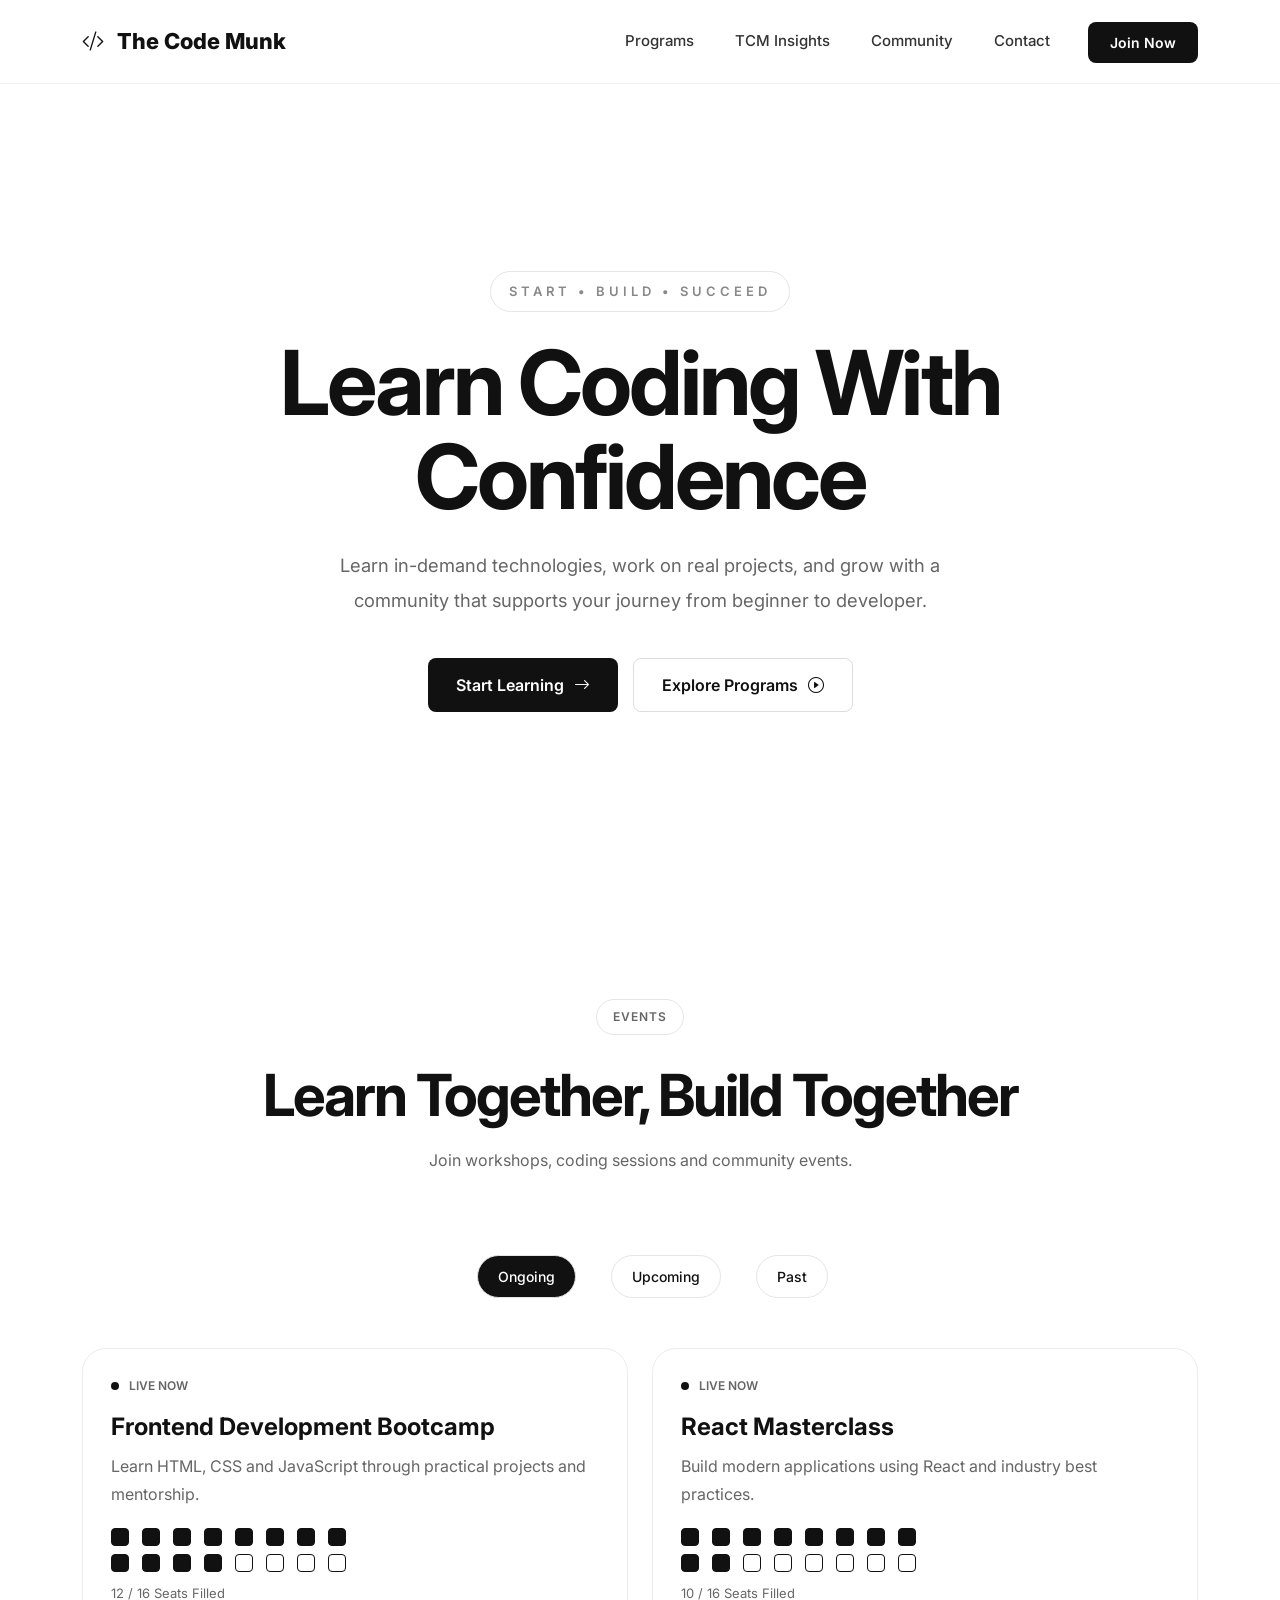
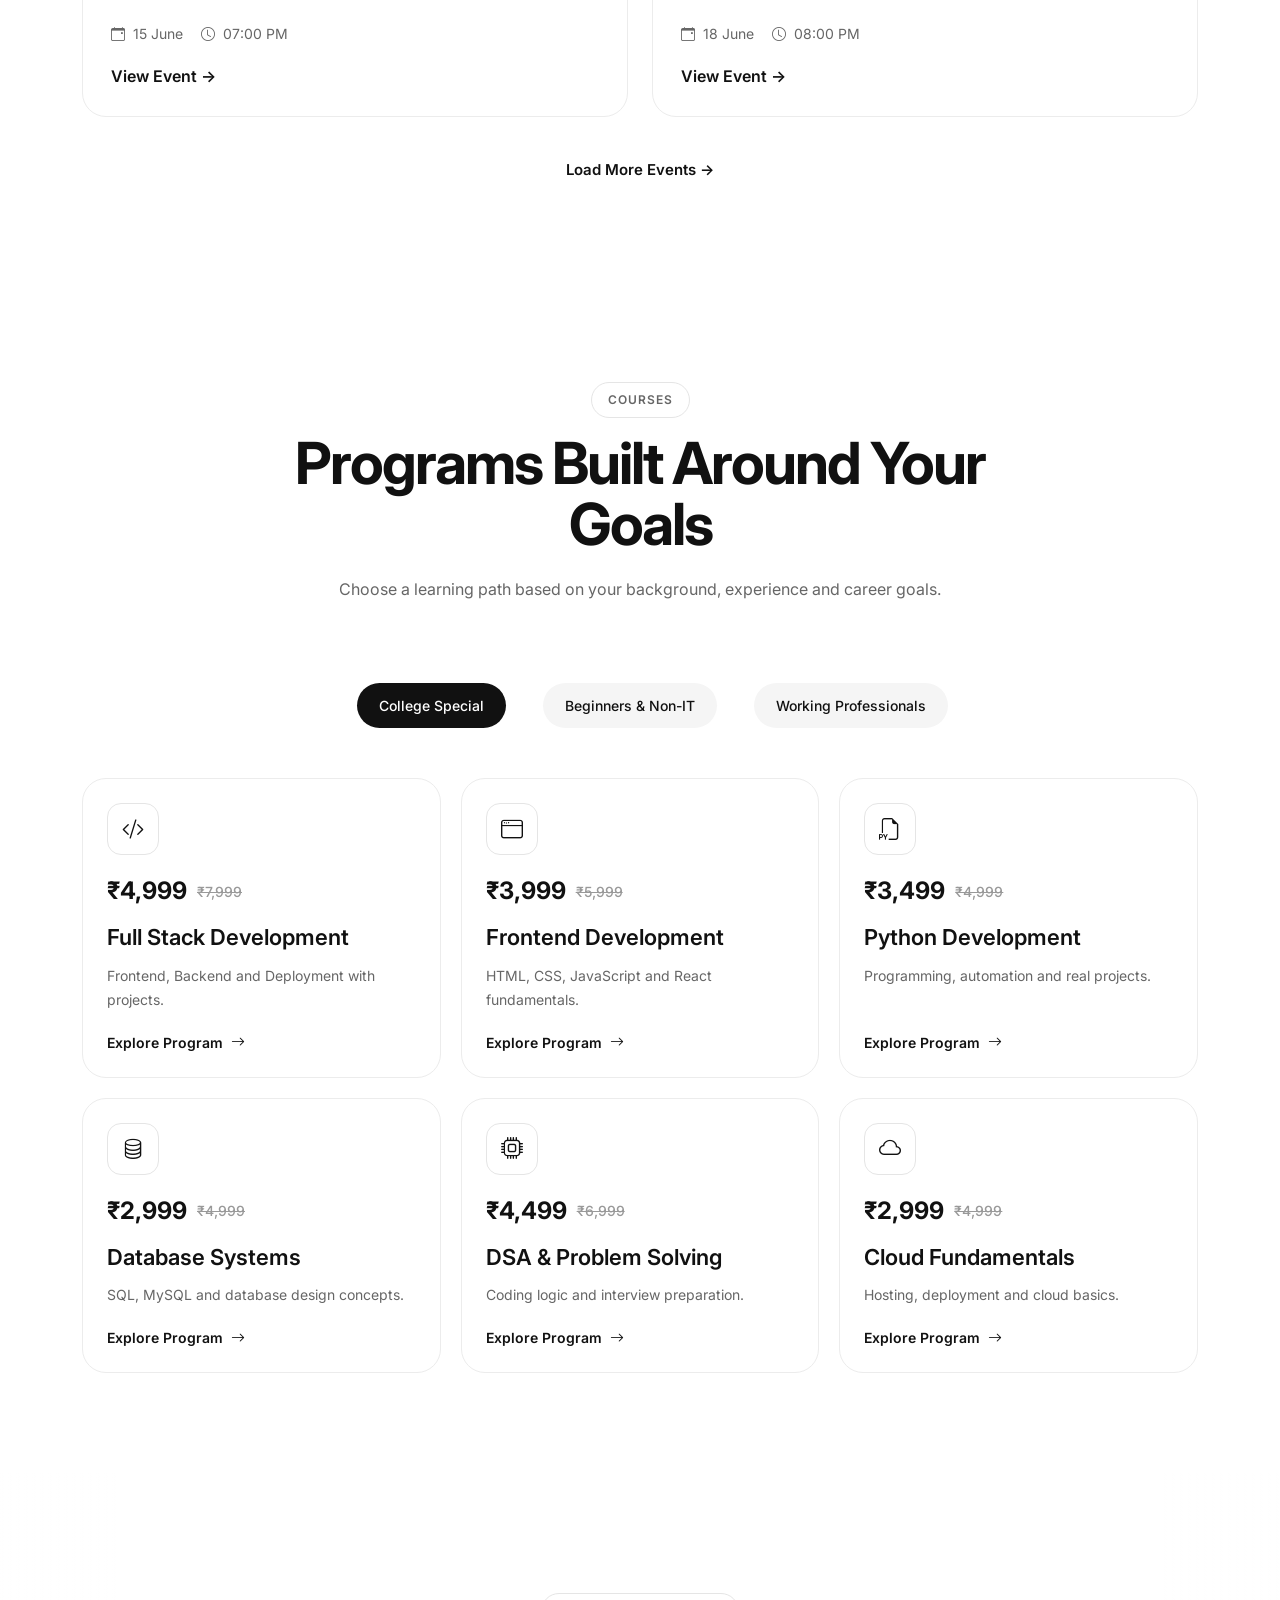
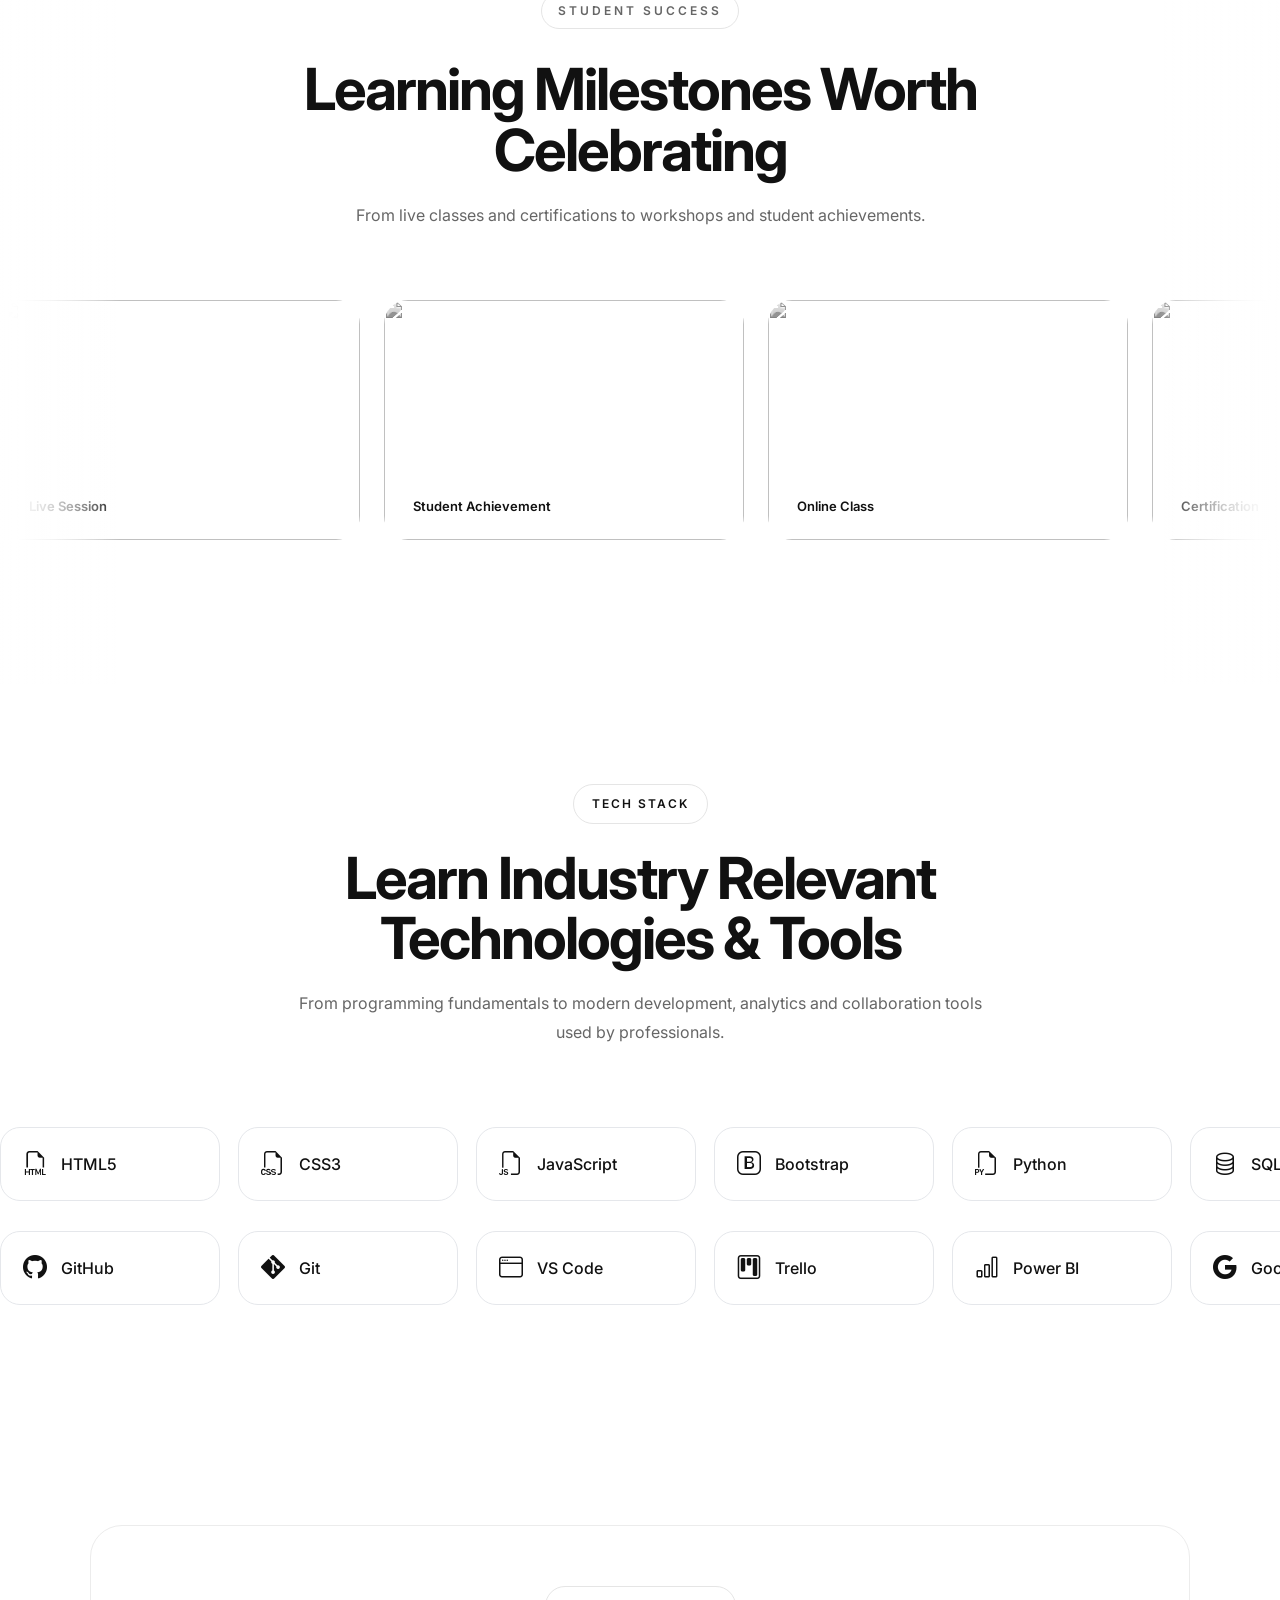
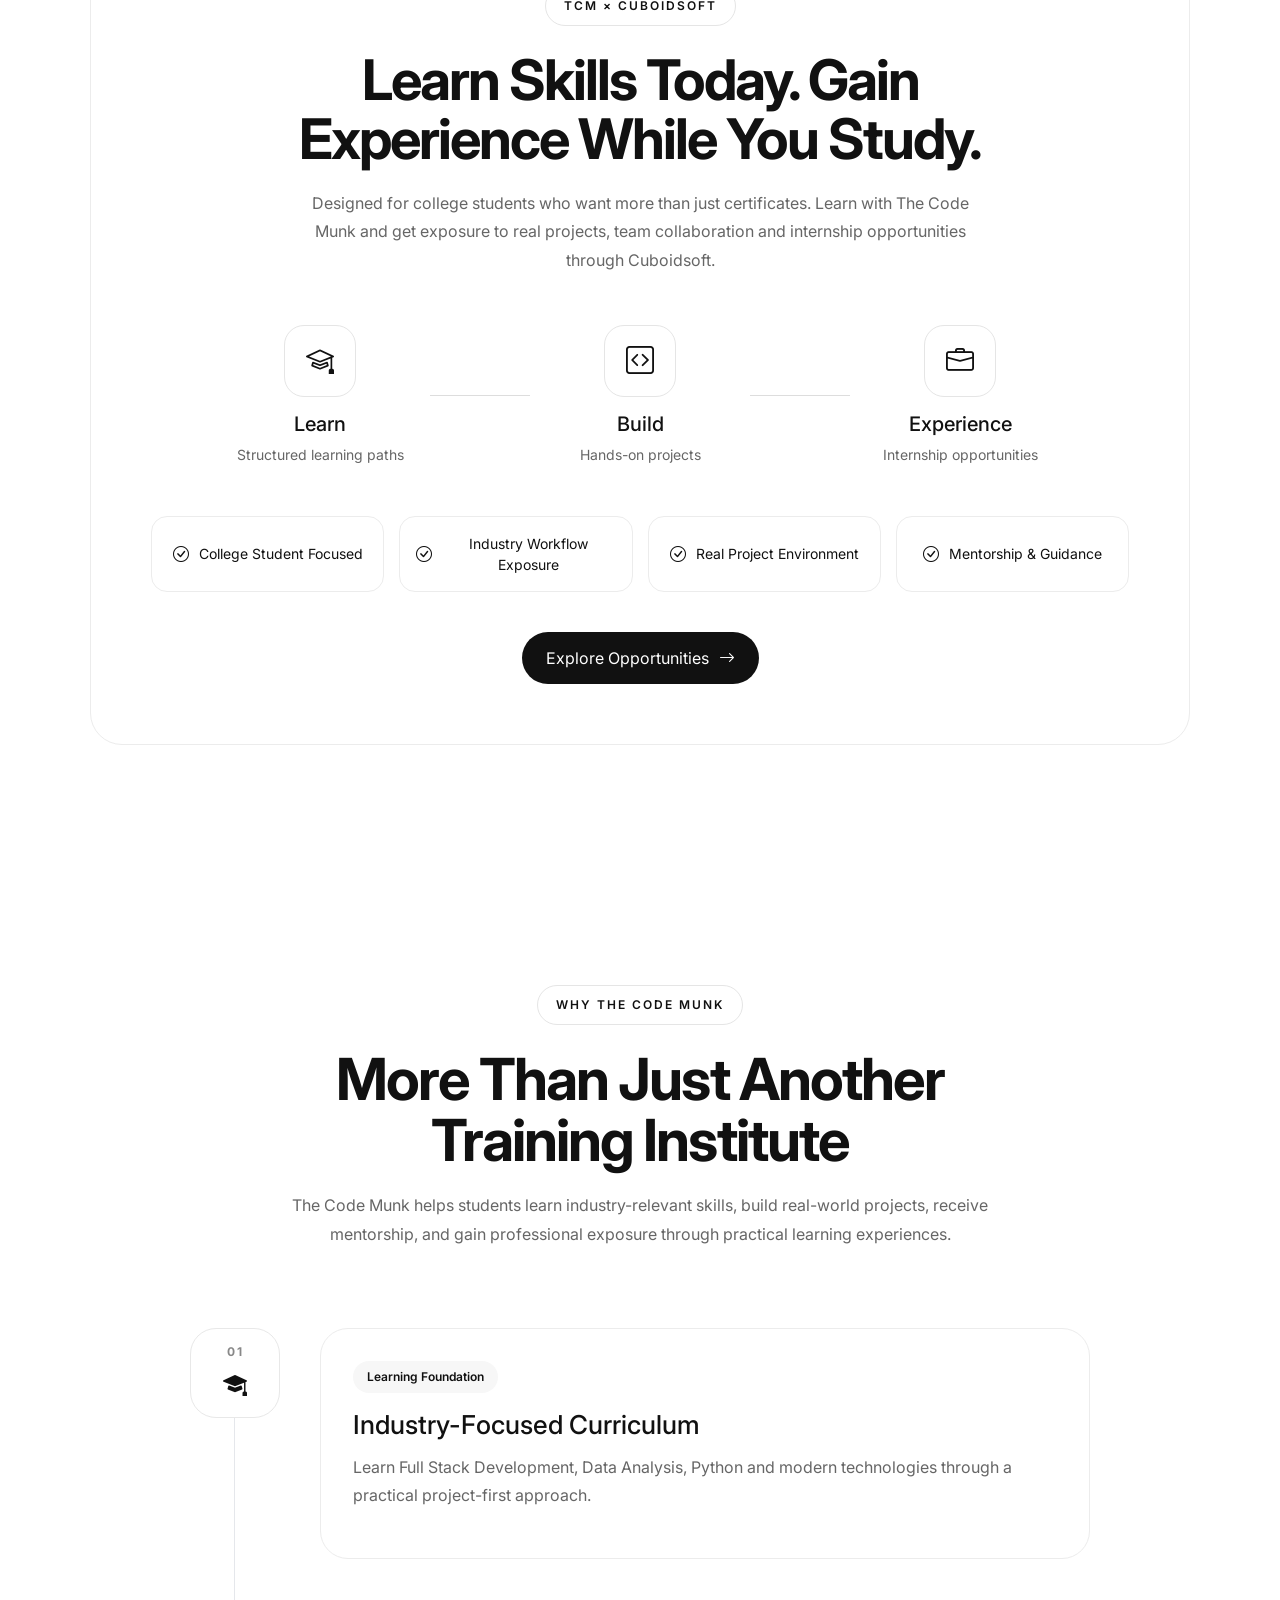
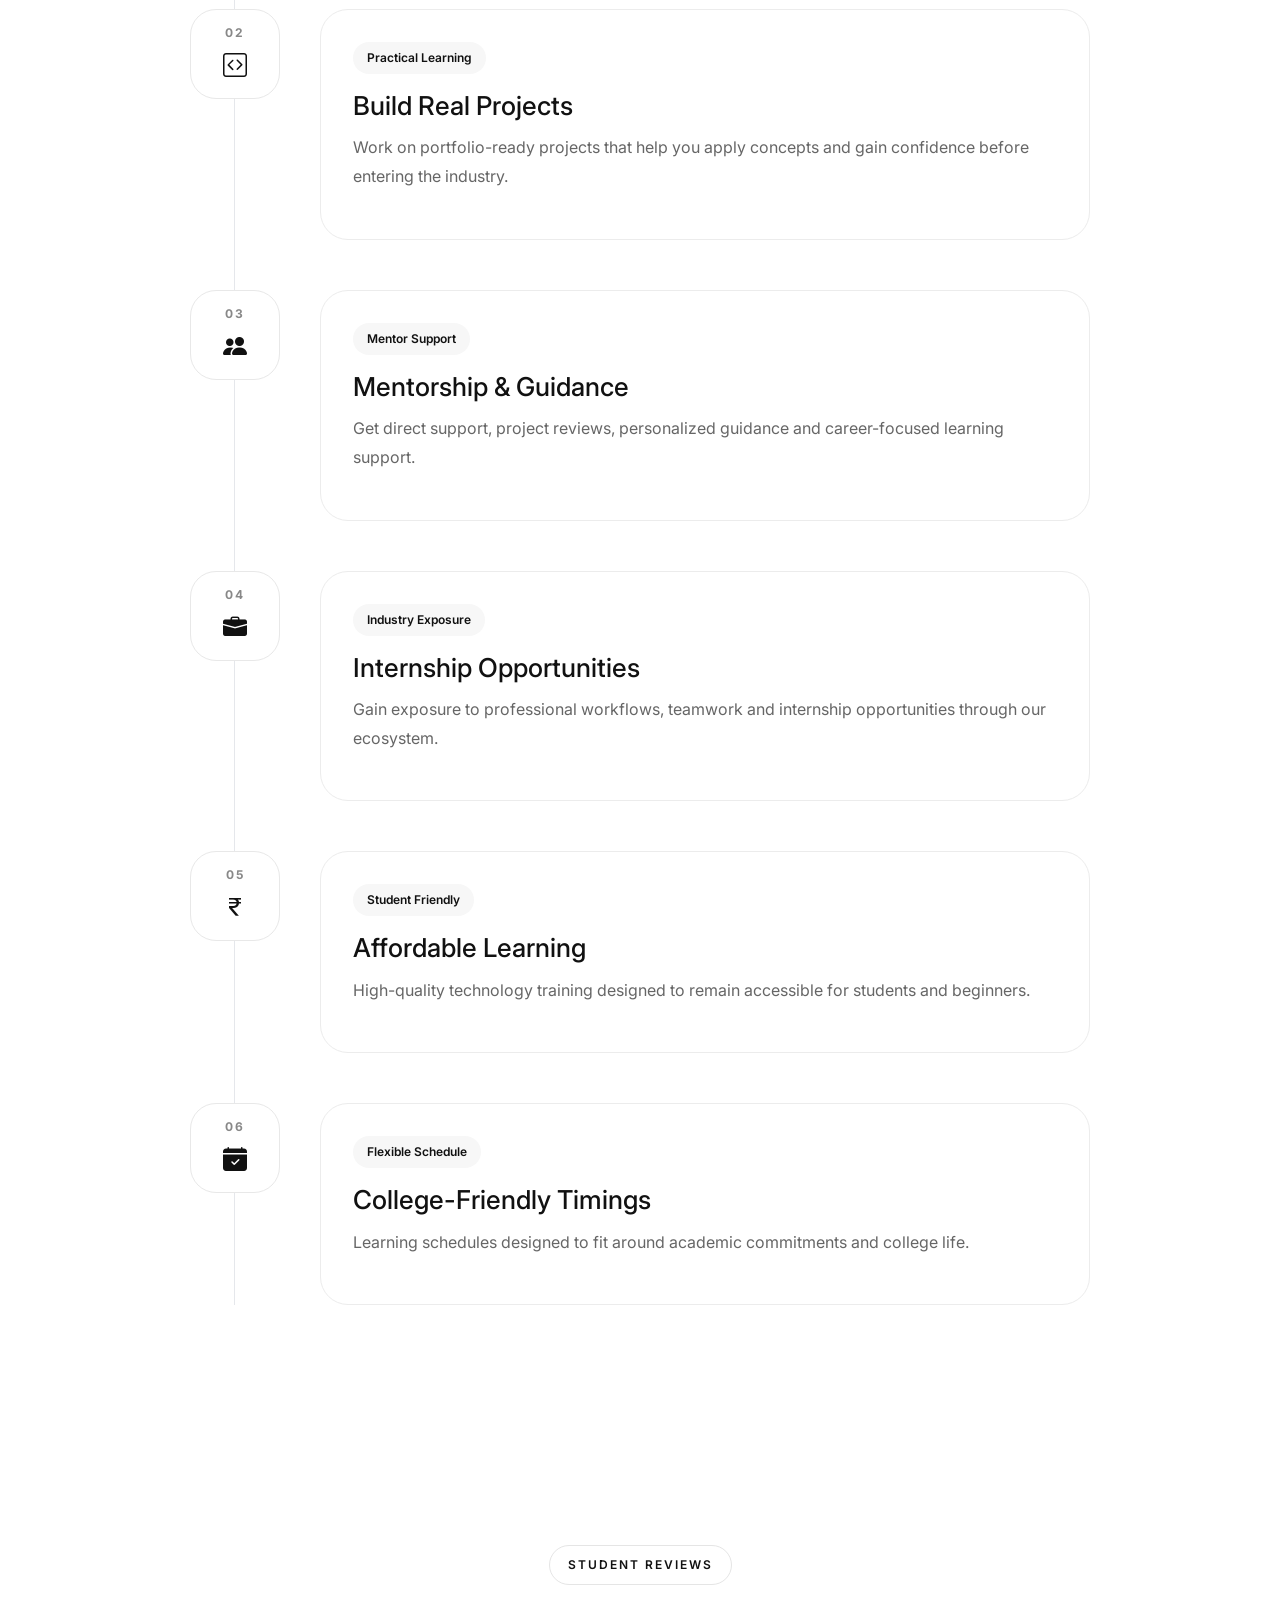
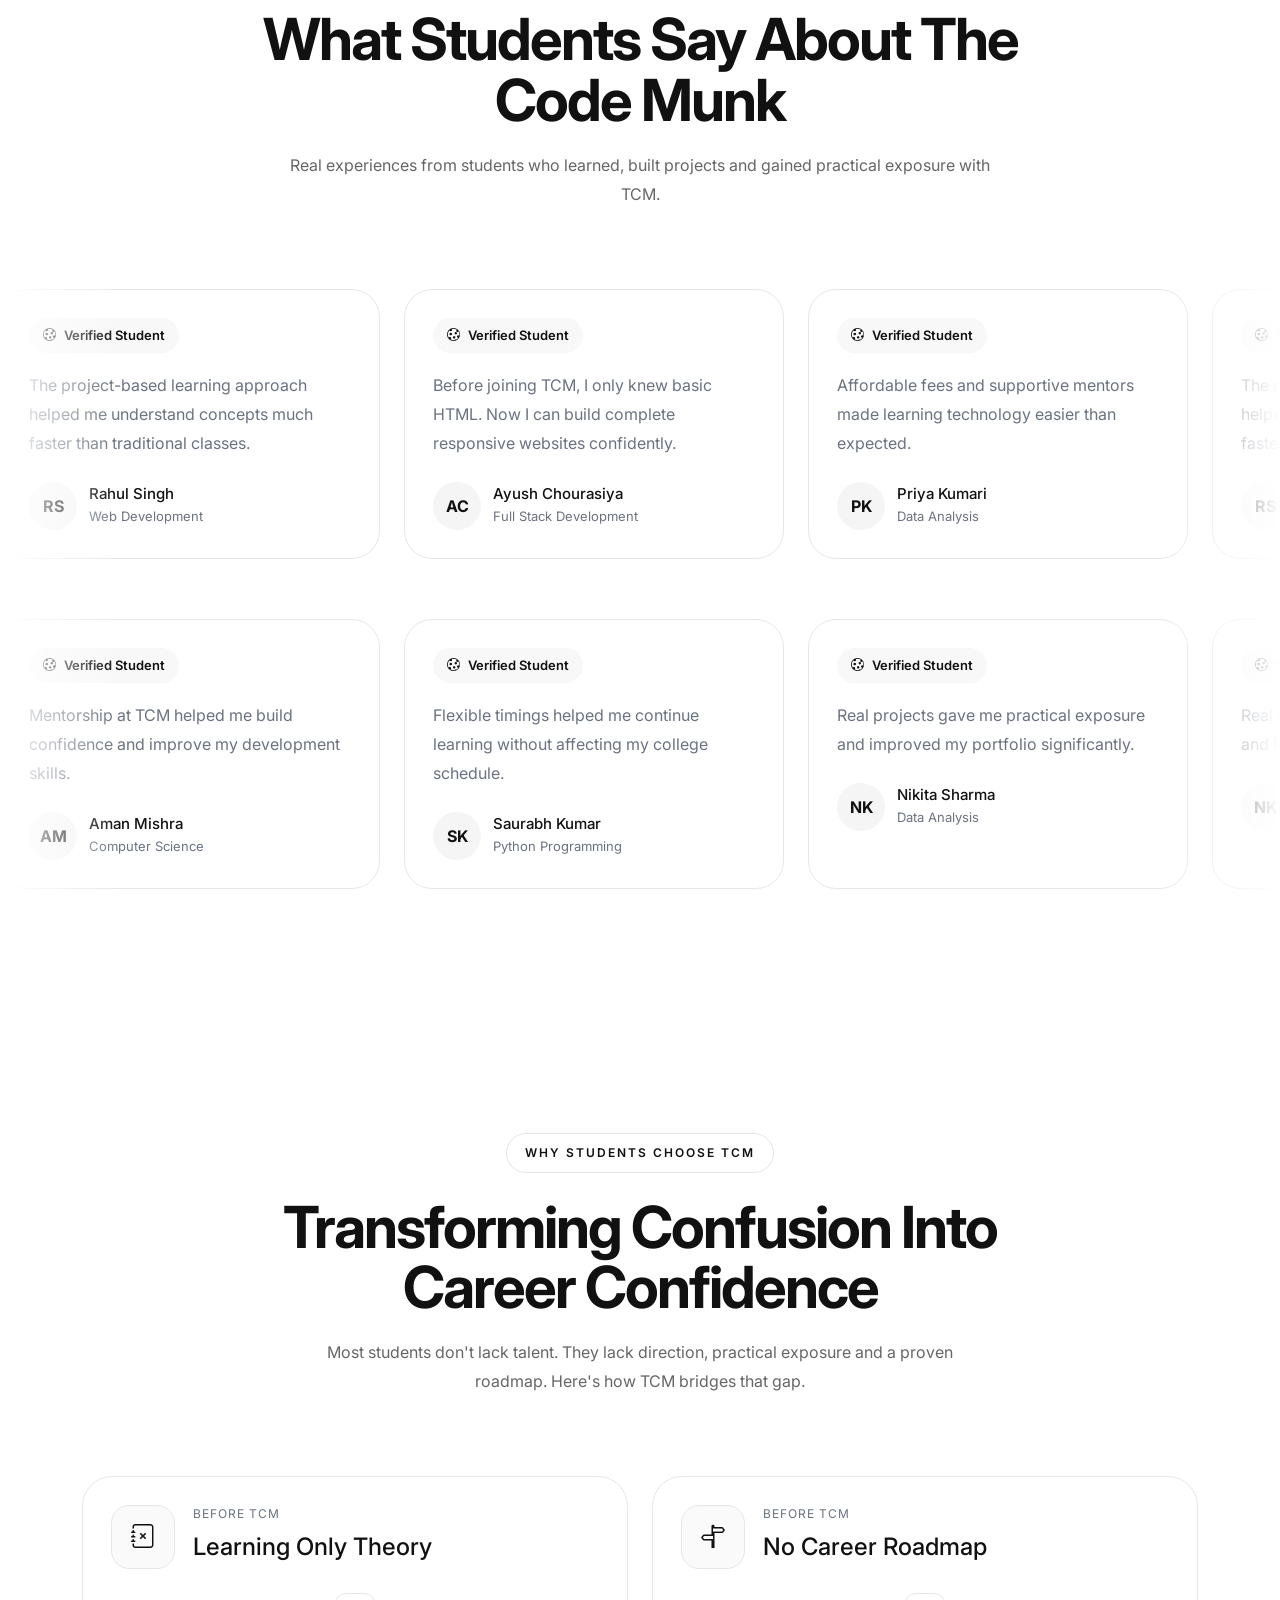
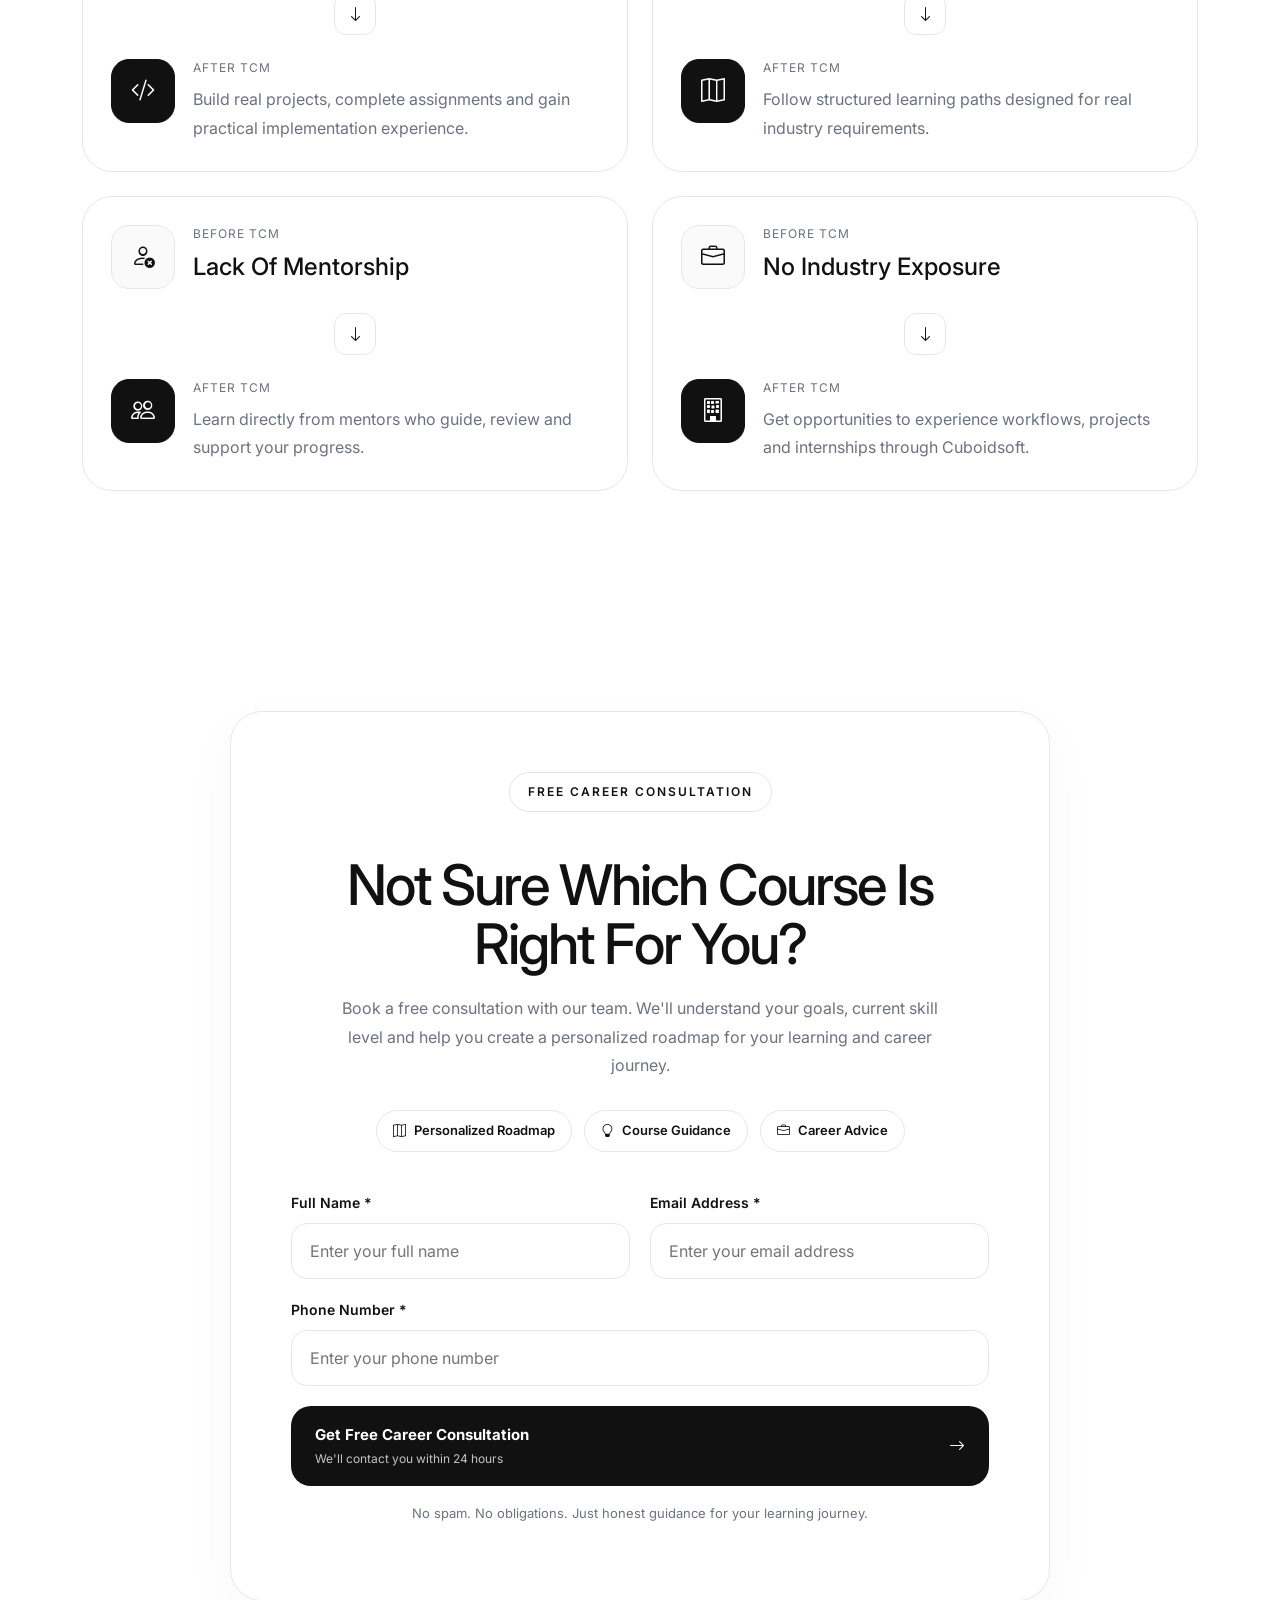
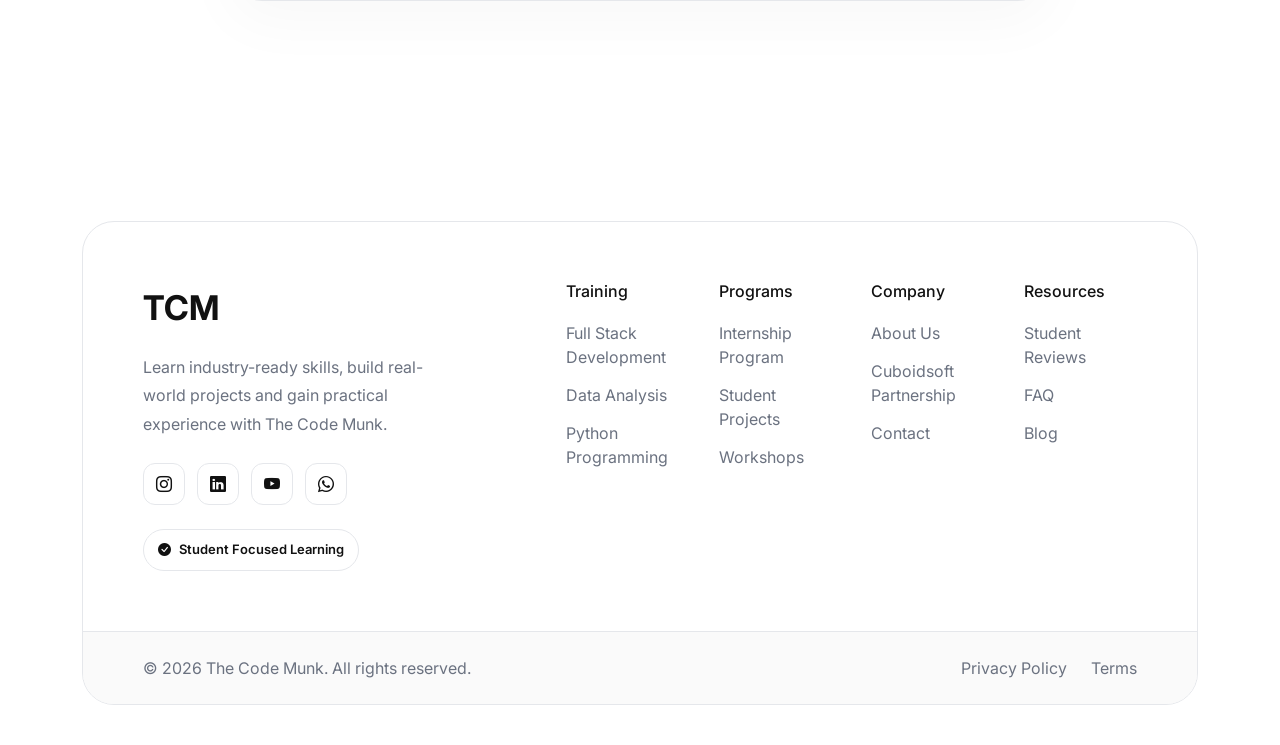
==== commit fbb21da2: "Add files via upload" ====
--- a/index.html
+++ b/index.html
@@ -41,15 +41,15 @@
                     <ul class="navbar-nav align-items-lg-center">
 
                         <li class="nav-item">
-                            <a class="nav-link" href="#">Programs</a>
+                            <a class="nav-link" href="programs.html">Programs</a>
                         </li>
 
                         <li class="nav-item">
-                            <a class="nav-link" href="#">Roadmaps</a>
+                            <a class="nav-link" href="insights.html">TCM Insights</a>
                         </li>
 
                         <li class="nav-item">
-                            <a class="nav-link" href="#">Community</a>
+                            <a class="nav-link" href="community.html">Community</a>
                         </li>
 
                         <li class="nav-item">
@@ -841,6 +841,198 @@
 
 </section>
 
+<section class="tech-stack-section">
+
+    <div class="container">
+
+        <div class="section-header">
+
+            <span class="section-badge">
+                TECH STACK
+            </span>
+
+            <h2>
+                Learn Industry Relevant
+                Technologies & Tools
+            </h2>
+
+            <p>
+                From programming fundamentals to modern development,
+                analytics and collaboration tools used by professionals.
+            </p>
+
+        </div>
+
+    </div>
+
+    <!-- Languages -->
+
+    <div class="tech-marquee">
+
+        <div class="tech-track">
+
+            <!-- Repeat -->
+
+            <div class="tech-card">
+                <i class="bi bi-filetype-html"></i>
+                <span>HTML5</span>
+            </div>
+
+            <div class="tech-card">
+                <i class="bi bi-filetype-css"></i>
+                <span>CSS3</span>
+            </div>
+
+            <div class="tech-card">
+                <i class="bi bi-filetype-js"></i>
+                <span>JavaScript</span>
+            </div>
+
+            <div class="tech-card">
+                <i class="bi bi-bootstrap"></i>
+                <span>Bootstrap</span>
+            </div>
+
+            <div class="tech-card">
+                <i class="bi bi-filetype-py"></i>
+                <span>Python</span>
+            </div>
+
+            <div class="tech-card">
+                <i class="bi bi-database"></i>
+                <span>SQL</span>
+            </div>
+
+            <div class="tech-card">
+                <i class="bi bi-code-square"></i>
+                <span>React</span>
+            </div>
+
+            <!-- Duplicate -->
+
+            <div class="tech-card">
+                <i class="bi bi-filetype-html"></i>
+                <span>HTML5</span>
+            </div>
+
+            <div class="tech-card">
+                <i class="bi bi-filetype-css"></i>
+                <span>CSS3</span>
+            </div>
+
+            <div class="tech-card">
+                <i class="bi bi-filetype-js"></i>
+                <span>JavaScript</span>
+            </div>
+
+            <div class="tech-card">
+                <i class="bi bi-bootstrap"></i>
+                <span>Bootstrap</span>
+            </div>
+
+            <div class="tech-card">
+                <i class="bi bi-filetype-py"></i>
+                <span>Python</span>
+            </div>
+
+            <div class="tech-card">
+                <i class="bi bi-database"></i>
+                <span>SQL</span>
+            </div>
+
+            <div class="tech-card">
+                <i class="bi bi-code-square"></i>
+                <span>React</span>
+            </div>
+
+        </div>
+
+    </div>
+
+    <!-- Tools -->
+
+    <div class="tech-marquee reverse">
+
+        <div class="tech-track">
+
+            <div class="tech-card">
+                <i class="bi bi-github"></i>
+                <span>GitHub</span>
+            </div>
+
+            <div class="tech-card">
+                <i class="bi bi-git"></i>
+                <span>Git</span>
+            </div>
+
+            <div class="tech-card">
+                <i class="bi bi-window"></i>
+                <span>VS Code</span>
+            </div>
+
+            <div class="tech-card">
+                <i class="bi bi-kanban"></i>
+                <span>Trello</span>
+            </div>
+
+            <div class="tech-card">
+                <i class="bi bi-bar-chart"></i>
+                <span>Power BI</span>
+            </div>
+
+            <div class="tech-card">
+                <i class="bi bi-google"></i>
+                <span>Google Sheets</span>
+            </div>
+
+            <div class="tech-card">
+                <i class="bi bi-people"></i>
+                <span>Slack</span>
+            </div>
+
+            <!-- Duplicate -->
+
+            <div class="tech-card">
+                <i class="bi bi-github"></i>
+                <span>GitHub</span>
+            </div>
+
+            <div class="tech-card">
+                <i class="bi bi-git"></i>
+                <span>Git</span>
+            </div>
+
+            <div class="tech-card">
+                <i class="bi bi-window"></i>
+                <span>VS Code</span>
+            </div>
+
+            <div class="tech-card">
+                <i class="bi bi-kanban"></i>
+                <span>Trello</span>
+            </div>
+
+            <div class="tech-card">
+                <i class="bi bi-bar-chart"></i>
+                <span>Power BI</span>
+            </div>
+
+            <div class="tech-card">
+                <i class="bi bi-google"></i>
+                <span>Google Sheets</span>
+            </div>
+
+            <div class="tech-card">
+                <i class="bi bi-people"></i>
+                <span>Slack</span>
+            </div>
+
+        </div>
+
+    </div>
+
+</section>
+
 
 <section class="career-path-section">
 
--- a/assets/style.css
+++ b/assets/style.css
@@ -1625,600 +1625,6 @@
 }
 
 
-/* Event Details Page  */
-
-
-.event-hero-section{
-    padding:30px 0 80px;
-}
-
-.event-hero-card{
-
-    display:grid;
-
-    grid-template-columns:1.1fr .9fr;
-
-    gap:24px;
-}
-
-.event-content,
-.curriculum-card{
-
-    border:1px solid #e5e7eb;
-
-    border-radius:32px;
-
-    background:#fff;
-
-    padding:40px;
-}
-
-.event-top{
-
-    display:flex;
-
-    gap:12px;
-
-    flex-wrap:wrap;
-
-    margin-bottom:24px;
-}
-
-.event-status,
-.event-category{
-
-    display:inline-flex;
-
-    align-items:center;
-
-    gap:8px;
-
-    padding:8px 14px;
-
-    border:1px solid #e5e7eb;
-
-    border-radius:50px;
-
-    font-size:12px;
-
-    font-weight:600;
-}
-
-.status-dot{
-
-    width:8px;
-    height:8px;
-
-    border-radius:50%;
-
-    background:#111;
-}
-
-.event-content h1{
-
-    font-size:64px;
-
-    line-height:1;
-
-    letter-spacing:-3px;
-
-    margin-bottom:20px;
-}
-
-.event-content p{
-
-    color:#6b7280;
-
-    line-height:1.8;
-
-    margin-bottom:30px;
-}
-
-.event-highlights{
-
-    display:flex;
-
-    flex-wrap:wrap;
-
-    gap:12px;
-
-    margin-bottom:35px;
-}
-
-.event-highlights span{
-
-    display:flex;
-
-    align-items:center;
-
-    gap:8px;
-
-    padding:10px 14px;
-
-    border:1px solid #e5e7eb;
-
-    border-radius:50px;
-
-    font-size:13px;
-}
-
-.event-actions{
-
-    display:flex;
-
-    gap:14px;
-
-    flex-wrap:wrap;
-}
-
-.btn-primary,
-.btn-secondary{
-
-    display:inline-flex;
-
-    align-items:center;
-
-    gap:10px;
-
-    padding:14px 22px;
-
-    border-radius:50px;
-
-    text-decoration:none;
-}
-
-.btn-primary{
-
-    background:#111;
-
-    color:#fff;
-}
-
-.btn-secondary{
-
-    border:1px solid #e5e7eb;
-
-    color:#111;
-}
-
-.curriculum-header{
-
-    margin-bottom:24px;
-}
-
-.curriculum-header span{
-
-    font-size:12px;
-
-    letter-spacing:1px;
-
-    color:#6b7280;
-}
-
-.curriculum-header h3{
-
-    margin-top:10px;
-
-    font-size:28px;
-}
-
-.curriculum-accordion details{
-
-    border:1px solid #e5e7eb;
-
-    border-radius:18px;
-
-    margin-bottom:12px;
-
-    overflow:hidden;
-}
-
-.curriculum-accordion summary{
-
-    list-style:none;
-
-    cursor:pointer;
-
-    display:flex;
-
-    gap:14px;
-
-    align-items:flex-start;
-
-    padding:18px;
-}
-
-.curriculum-accordion summary::-webkit-details-marker{
-    display:none;
-}
-
-.step-number{
-
-    width:42px;
-    height:42px;
-
-    border:1px solid #e5e7eb;
-
-    border-radius:12px;
-
-    display:flex;
-
-    align-items:center;
-
-    justify-content:center;
-
-    font-size:13px;
-
-    font-weight:600;
-}
-
-.step-info h4{
-
-    margin-bottom:4px;
-}
-
-.step-info p{
-
-    font-size:13px;
-
-    color:#6b7280;
-}
-
-.curriculum-body{
-
-    padding:0 18px 18px 74px;
-}
-
-.curriculum-body ul{
-
-    margin:0;
-    padding-left:18px;
-
-    color:#6b7280;
-}
-
-.curriculum-body li{
-
-    margin-bottom:8px;
-}
-
-.event-meta-grid{
-
-    display:grid;
-
-    grid-template-columns:repeat(4,1fr);
-
-    gap:20px;
-
-    margin-top:24px;
-}
-
-.meta-card{
-
-    border:1px solid #e5e7eb;
-
-    border-radius:24px;
-
-    padding:24px;
-
-    text-align:center;
-}
-
-.meta-card i{
-
-    font-size:22px;
-
-    margin-bottom:10px;
-}
-
-.meta-card span{
-
-    display:block;
-
-    color:#6b7280;
-
-    margin-bottom:6px;
-}
-
-.meta-card strong{
-
-    font-size:15px;
-}
-
-/* What will you learn */
-
-.event-benefits-section{
-    padding:100px 0;
-}
-
-.benefits-grid{
-
-    display:grid;
-
-    grid-template-columns:
-    repeat(4,1fr);
-
-    gap:20px;
-}
-
-.benefit-card{
-
-    border:1px solid #e5e7eb;
-
-    border-radius:24px;
-
-    padding:28px;
-
-    transition:.3s;
-}
-
-.benefit-card:hover{
-
-    transform:translateY(-4px);
-}
-
-.benefit-icon{
-
-    width:56px;
-    height:56px;
-
-    border:1px solid #e5e7eb;
-
-    border-radius:16px;
-
-    display:flex;
-
-    align-items:center;
-    justify-content:center;
-
-    margin-bottom:18px;
-}
-
-.benefit-icon i{
-
-    font-size:22px;
-}
-
-.benefit-card h3{
-
-    font-size:20px;
-
-    margin-bottom:10px;
-}
-
-.benefit-card p{
-
-    color:#6b7280;
-
-    line-height:1.7;
-}
-
-/* Curriculam */
-
-.audience-section{
-    padding:100px 0;
-}
-
-.audience-grid{
-
-    display:grid;
-
-    grid-template-columns:repeat(4,1fr);
-
-    gap:20px;
-}
-
-.audience-card{
-
-    border:1px solid #e5e7eb;
-
-    border-radius:24px;
-
-    padding:28px;
-
-    transition:.3s;
-}
-
-.audience-card:hover{
-
-    transform:translateY(-4px);
-}
-
-.audience-icon{
-
-    width:60px;
-    height:60px;
-
-    border:1px solid #e5e7eb;
-
-    border-radius:18px;
-
-    display:flex;
-
-    align-items:center;
-
-    justify-content:center;
-
-    margin-bottom:18px;
-}
-
-.audience-icon i{
-
-    font-size:24px;
-}
-
-.audience-card h3{
-
-    margin-bottom:10px;
-
-    font-size:20px;
-}
-
-.audience-card p{
-
-    color:#6b7280;
-
-    line-height:1.7;
-}
-
-
-/* Seats Book (Event Page) */
-
-.seat-booking-section{
-    padding:100px 0;
-}
-
-.seat-booking-card{
-
-    border:1px solid #e5e7eb;
-
-    border-radius:32px;
-
-    padding:50px;
-
-    display:grid;
-
-    grid-template-columns:1.2fr .8fr;
-
-    gap:40px;
-
-    background:#fff;
-}
-
-.seat-content h2{
-
-    font-size:52px;
-
-    line-height:1.05;
-
-    letter-spacing:-2px;
-
-    margin:20px 0;
-}
-
-.seat-content p{
-
-    color:#6b7280;
-
-    line-height:1.8;
-
-    margin-bottom:30px;
-}
-
-.seat-features{
-
-    display:flex;
-
-    flex-wrap:wrap;
-
-    gap:12px;
-}
-
-.seat-features span{
-
-    padding:10px 14px;
-
-    border:1px solid #e5e7eb;
-
-    border-radius:50px;
-
-    display:flex;
-
-    align-items:center;
-
-    gap:8px;
-
-    font-size:13px;
-}
-
-.seat-stats{
-
-    display:flex;
-
-    flex-direction:column;
-
-    justify-content:center;
-
-    gap:20px;
-}
-
-.seat-counter{
-
-    border:1px solid #e5e7eb;
-
-    border-radius:24px;
-
-    padding:28px;
-}
-
-.seat-counter span{
-
-    color:#6b7280;
-}
-
-.seat-counter h3{
-
-    font-size:52px;
-
-    margin:10px 0 20px;
-}
-
-.progress-bar{
-
-    width:100%;
-
-    height:10px;
-
-    border-radius:50px;
-
-    background:#f3f4f6;
-
-    overflow:hidden;
-
-    margin-bottom:12px;
-}
-
-.progress-fill{
-
-    width:75%;
-
-    height:100%;
-
-    background:#111;
-}
-
-.seat-counter p{
-
-    color:#6b7280;
-
-    font-size:14px;
-}
-
-.register-seat-btn{
-
-    width:100%;
-
-    display:flex;
-
-    align-items:center;
-
-    justify-content:center;
-
-    gap:10px;
-
-    padding:18px;
-
-    background:#111;
-
-    color:#fff;
-
-    text-decoration:none;
-
-    border-radius:18px;
-
-    font-weight:600;
-}
-
 
 /* FAQ */
 
@@ -2497,4 +1903,954 @@
 
         gap:14px;
     }
+}
+
+
+/* Tools & Code */
+
+.tech-stack-section{
+    padding:100px 0;
+}
+
+.tech-marquee{
+
+    overflow:hidden;
+
+    position:relative;
+
+    margin-top:30px;
+}
+
+.tech-track{
+
+    display:flex;
+
+    gap:18px;
+
+    width:max-content;
+
+    animation:scrollLeft 35s linear infinite;
+}
+
+.reverse .tech-track{
+
+    animation:scrollRight 35s linear infinite;
+}
+
+.tech-card{
+
+    min-width:220px;
+
+    padding:18px 22px;
+
+    border:1px solid #e5e7eb;
+
+    border-radius:20px;
+
+    display:flex;
+
+    align-items:center;
+
+    gap:14px;
+
+    background:#fff;
+}
+
+.tech-card i{
+
+    font-size:24px;
+}
+
+.tech-card span{
+
+    font-weight:500;
+}
+
+
+/* Event Page */
+
+.event-hero{
+
+    padding:30px 0 80px;
+}
+
+.hero-grid{
+
+    display:grid;
+
+    grid-template-columns:1fr 380px;
+
+    gap:80px;
+
+    align-items:center;
+}
+
+.hero-tag{
+
+    display:inline-flex;
+
+    align-items:center;
+
+    gap:10px;
+
+    padding:10px 18px;
+
+    border:1px solid #e5e5e5;
+
+    border-radius:100px;
+
+    font-size:13px;
+
+    font-weight:600;
+
+    margin-bottom:24px;
+}
+
+.hero-content h1{
+
+    font-size:68px;
+
+    line-height:1.05;
+
+    font-weight:800;
+
+    margin-bottom:24px;
+}
+
+.hero-content p{
+
+    font-size:18px;
+
+    color:#666;
+
+    max-width:650px;
+
+    line-height:1.8;
+
+    margin-bottom:32px;
+}
+
+.hero-meta{
+
+    display:flex;
+
+    gap:25px;
+
+    flex-wrap:wrap;
+
+    margin-bottom:40px;
+}
+
+.hero-meta div{
+
+    display:flex;
+
+    align-items:center;
+
+    gap:10px;
+
+    color:#555;
+}
+
+.hero-actions{
+
+    display:flex;
+
+    gap:15px;
+}
+
+.btn-dark{
+
+    background:#000;
+
+    color:#fff;
+
+    text-decoration:none;
+
+    padding:16px 28px;
+
+    border-radius:14px;
+}
+
+.btn-light{
+
+    border:1px solid #ddd;
+
+    color:#000;
+
+    text-decoration:none;
+
+    padding:16px 28px;
+
+    border-radius:14px;
+}
+
+.availability-card{
+
+    background:#fff;
+
+    border:1px solid #eee;
+
+    border-radius:32px;
+
+    padding:35px;
+
+    box-shadow:
+    0 20px 60px rgba(0,0,0,.04);
+}
+
+.availability-header span{
+
+    color:#888;
+
+    font-size:13px;
+
+    text-transform:uppercase;
+
+    letter-spacing:1px;
+}
+
+.availability-header h3{
+
+    font-size:42px;
+
+    margin-top:10px;
+
+    margin-bottom:30px;
+}
+
+.availability-grid{
+
+    display:grid;
+
+    grid-template-columns:repeat(4,1fr);
+
+    gap:14px;
+
+    margin-bottom:35px;
+}
+
+.dot{
+
+    width:18px;
+
+    height:18px;
+
+    border-radius:50%;
+
+    border:2px solid #000;
+
+    margin:auto;
+}
+
+.dot.filled{
+
+    background:#000;
+}
+
+.availability-stats{
+
+    display:flex;
+
+    justify-content:space-between;
+
+    padding-top:25px;
+
+    border-top:1px solid #eee;
+}
+
+.availability-stats strong{
+
+    display:block;
+
+    font-size:34px;
+}
+
+.availability-stats span{
+
+    color:#666;
+}
+
+.status-badge{
+
+    margin-top:25px;
+
+    text-align:center;
+
+    padding:12px;
+
+    background:#f7f7f7;
+
+    border-radius:14px;
+
+    font-weight:600;
+}
+
+@media (max-width: 1024px){
+
+    .hero-grid{
+
+        grid-template-columns: 1fr;
+
+        gap: 50px;
+    }
+
+    .hero-content{
+
+        text-align: center;
+    }
+
+    .hero-content p{
+
+        margin-left: auto;
+        margin-right: auto;
+    }
+
+    .hero-meta{
+
+        justify-content: center;
+    }
+
+    .hero-actions{
+
+        justify-content: center;
+    }
+
+    .availability-card{
+
+        max-width: 450px;
+
+        width: 100%;
+
+        margin: auto;
+    }
+
+}
+@media (max-width: 768px){
+
+    .event-hero{
+
+        padding: 20px 0 60px;
+    }
+
+    .hero-content h1{
+
+        font-size: 42px;
+
+        line-height: 1.1;
+    }
+
+    .hero-content p{
+
+        font-size: 16px;
+
+        line-height: 1.7;
+    }
+
+    .hero-meta{
+
+        gap: 15px;
+
+        flex-direction: column;
+
+        align-items: center;
+    }
+
+    .hero-actions{
+
+        flex-direction: column;
+
+        width: 100%;
+    }
+
+    .btn-dark,
+    .btn-light{
+
+        width: 100%;
+
+        justify-content: center;
+
+        text-align: center;
+    }
+
+    .availability-card{
+
+        padding: 25px;
+    }
+
+}
+@media (max-width: 480px){
+
+    .hero-content h1{
+
+        font-size: 34px;
+    }
+
+    .hero-tag{
+
+        font-size: 12px;
+
+        padding: 8px 14px;
+    }
+
+    .availability-header h3{
+
+        font-size: 32px;
+    }
+
+    .availability-stats strong{
+
+        font-size: 26px;
+    }
+
+    .availability-grid{
+
+        gap: 10px;
+    }
+
+    .dot{
+
+        width: 14px;
+
+        height: 14px;
+    }
+
+}
+
+/* Why Section Event Page */
+/* ===========================
+   WHY SECTION
+=========================== */
+
+.why-section{
+
+    padding:80px 0;
+
+    background:#fff;
+}
+
+.why-header{
+
+    text-align:center;
+
+    margin-bottom:40px;
+}
+
+.section-tag{
+
+    display:inline-flex;
+
+    align-items:center;
+
+    justify-content:center;
+
+    padding:8px 16px;
+
+    border:1px solid #e5e5e5;
+
+    border-radius:999px;
+
+    font-size:12px;
+
+    font-weight:600;
+
+    letter-spacing:1px;
+
+    color:#666;
+
+    margin-bottom:15px;
+}
+
+.why-header h2{
+
+    font-size:42px;
+
+    line-height:1.1;
+
+    font-weight:700;
+
+    color:#111;
+
+    margin:0;
+}
+
+.why-grid{
+
+    display:grid;
+
+    grid-template-columns:repeat(4,1fr);
+
+    gap:20px;
+}
+
+.why-card{
+
+    display:flex;
+
+    align-items:flex-start;
+
+    gap:18px;
+
+    padding:24px;
+
+    border:1px solid #ececec;
+
+    border-radius:24px;
+
+    background:#fff;
+
+    transition:.3s ease;
+}
+
+.why-card:hover{
+
+    transform:translateY(-4px);
+
+    box-shadow:
+    0 10px 30px rgba(0,0,0,.06);
+}
+
+.why-icon{
+
+    min-width:56px;
+
+    width:56px;
+
+    height:56px;
+
+    border-radius:16px;
+
+    background:#000;
+
+    color:#fff;
+
+    display:flex;
+
+    align-items:center;
+
+    justify-content:center;
+}
+
+.why-icon i{
+
+    font-size:22px;
+}
+
+.why-content h3{
+
+    font-size:18px;
+
+    font-weight:600;
+
+    margin:0 0 8px;
+}
+
+.why-content p{
+
+    font-size:14px;
+
+    line-height:1.7;
+
+    color:#666;
+
+    margin:0;
+}
+
+/* ===========================
+   TABLET
+=========================== */
+
+@media(max-width:992px){
+
+    .why-grid{
+
+        grid-template-columns:repeat(2,1fr);
+    }
+
+    .why-header h2{
+
+        font-size:34px;
+    }
+}
+
+/* ===========================
+   MOBILE
+=========================== */
+
+@media(max-width:768px){
+
+    .why-section{
+
+        padding:60px 0;
+    }
+
+    .why-grid{
+
+        grid-template-columns:1fr;
+
+        gap:15px;
+    }
+
+    .why-header{
+
+        margin-bottom:30px;
+    }
+
+    .why-header h2{
+
+        font-size:28px;
+    }
+
+    .why-card{
+
+        padding:20px;
+    }
+
+    .why-icon{
+
+        width:50px;
+
+        height:50px;
+
+        min-width:50px;
+    }
+
+    .why-icon i{
+
+        font-size:20px;
+    }
+
+    .why-content h3{
+
+        font-size:16px;
+    }
+
+    .why-content p{
+
+        font-size:13px;
+    }
+}
+
+/* ===========================
+   SMALL MOBILE
+=========================== */
+
+@media(max-width:480px){
+
+    .why-header h2{
+
+        font-size:24px;
+    }
+
+    .why-card{
+
+        gap:15px;
+    }
+}
+
+/* Share Event page */
+/* ===================================
+   QUICK ACTIONS SECTION
+=================================== */
+
+.quick-actions-section{
+
+    padding:80px 0;
+}
+
+.quick-actions-wrapper{
+
+    display:grid;
+
+    grid-template-columns:repeat(3,1fr);
+
+    gap:20px;
+}
+
+.action-card{
+
+    display:flex;
+
+    align-items:center;
+
+    gap:18px;
+
+    padding:24px;
+
+    border:1px solid #ececec;
+
+    border-radius:24px;
+
+    background:#fff;
+
+    transition:all .3s ease;
+
+    min-height:120px;
+}
+
+.action-card:hover{
+
+    transform:translateY(-4px);
+
+    box-shadow:
+    0 15px 40px rgba(0,0,0,.06);
+}
+
+.primary-action{
+
+    background:#000;
+
+    border-color:#000;
+
+    color:#fff;
+}
+
+.primary-action p{
+
+    color:rgba(255,255,255,.7);
+}
+
+.action-icon{
+
+    width:60px;
+
+    height:60px;
+
+    min-width:60px;
+
+    border-radius:18px;
+
+    display:flex;
+
+    align-items:center;
+
+    justify-content:center;
+
+    background:#f5f5f5;
+}
+
+.primary-action .action-icon{
+
+    background:rgba(255,255,255,.1);
+
+    color:#fff;
+}
+
+.action-icon i{
+
+    font-size:24px;
+}
+
+.action-content{
+
+    flex:1;
+}
+
+.action-content h3{
+
+    font-size:18px;
+
+    font-weight:600;
+
+    margin-bottom:6px;
+}
+
+.action-content p{
+
+    margin:0;
+
+    color:#666;
+
+    font-size:14px;
+
+    line-height:1.6;
+}
+
+.action-btn{
+
+    display:flex;
+
+    align-items:center;
+
+    justify-content:center;
+
+    min-width:110px;
+
+    height:46px;
+
+    padding:0 18px;
+
+    border-radius:12px;
+
+    text-decoration:none;
+
+    font-weight:600;
+
+    border:none;
+
+    cursor:pointer;
+
+    white-space:nowrap;
+
+    transition:.3s;
+}
+
+.primary-action .action-btn{
+
+    background:#fff;
+
+    color:#000;
+}
+
+.secondary{
+
+    background:#000;
+
+    color:#fff;
+}
+
+/* ===================================
+   LARGE TABLET
+=================================== */
+
+@media (max-width:1200px){
+
+    .quick-actions-wrapper{
+
+        gap:16px;
+    }
+
+    .action-card{
+
+        padding:20px;
+    }
+
+    .action-content h3{
+
+        font-size:17px;
+    }
+
+}
+
+/* ===================================
+   TABLET
+=================================== */
+
+@media (max-width:992px){
+
+    .quick-actions-wrapper{
+
+        grid-template-columns:1fr;
+
+        gap:16px;
+    }
+
+    .action-card{
+
+        min-height:auto;
+    }
+
+}
+
+/* ===================================
+   MOBILE
+=================================== */
+
+@media (max-width:768px){
+
+    .quick-actions-section{
+
+        padding:60px 0;
+    }
+
+    .action-card{
+
+        flex-direction:column;
+
+        text-align:center;
+
+        padding:22px;
+    }
+
+    .action-content{
+
+        width:100%;
+    }
+
+    .action-content h3{
+
+        margin-bottom:8px;
+    }
+
+    .action-btn{
+
+        width:100%;
+
+        margin-top:10px;
+    }
+
+}
+
+/* ===================================
+   SMALL MOBILE
+=================================== */
+
+@media (max-width:576px){
+
+    .quick-actions-section{
+
+        padding:50px 0;
+    }
+
+    .action-card{
+
+        border-radius:20px;
+
+        padding:20px;
+    }
+
+    .action-icon{
+
+        width:54px;
+
+        height:54px;
+
+        min-width:54px;
+    }
+
+    .action-icon i{
+
+        font-size:20px;
+    }
+
+    .action-content h3{
+
+        font-size:16px;
+    }
+
+    .action-content p{
+
+        font-size:13px;
+    }
+
+}
+
+/* ===================================
+   EXTRA SMALL DEVICES
+=================================== */
+
+@media (max-width:400px){
+
+    .action-card{
+
+        padding:18px;
+    }
+
+    .action-btn{
+
+        height:42px;
+
+        font-size:14px;
+    }
+
 }
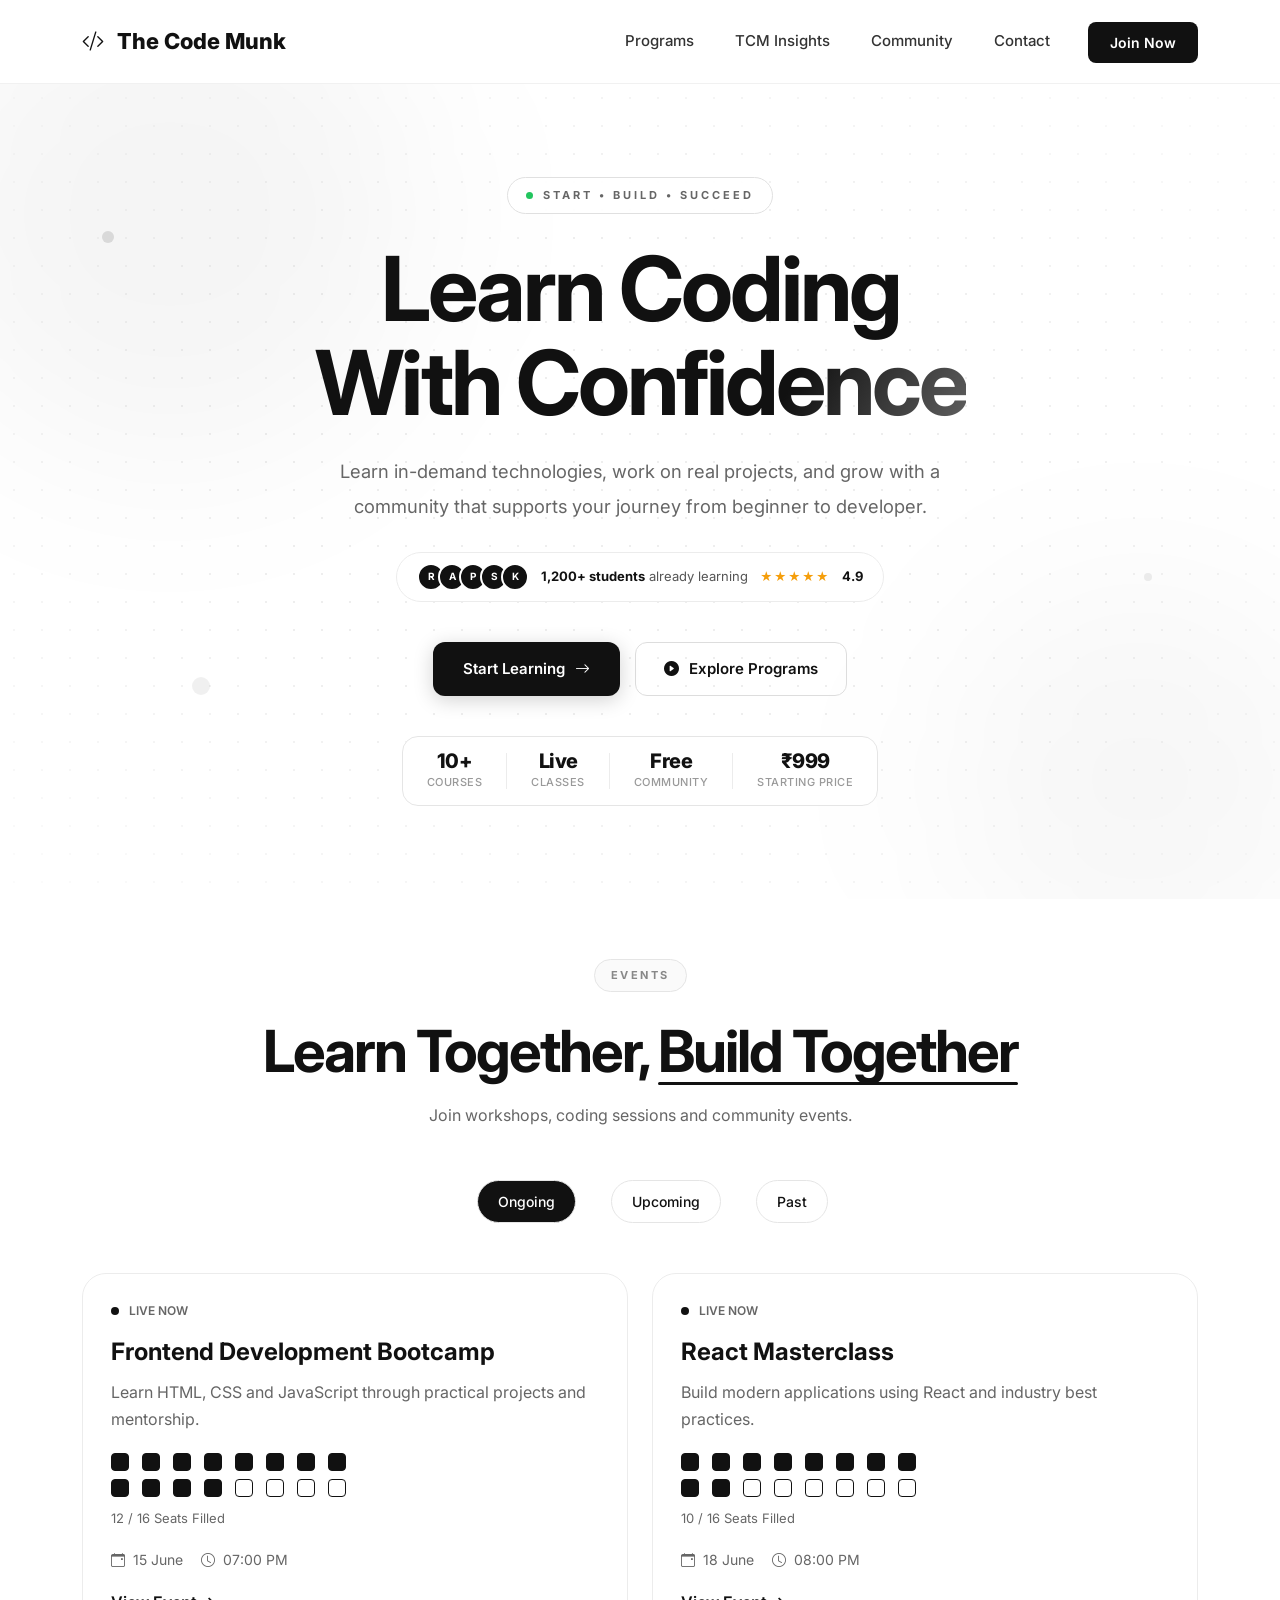
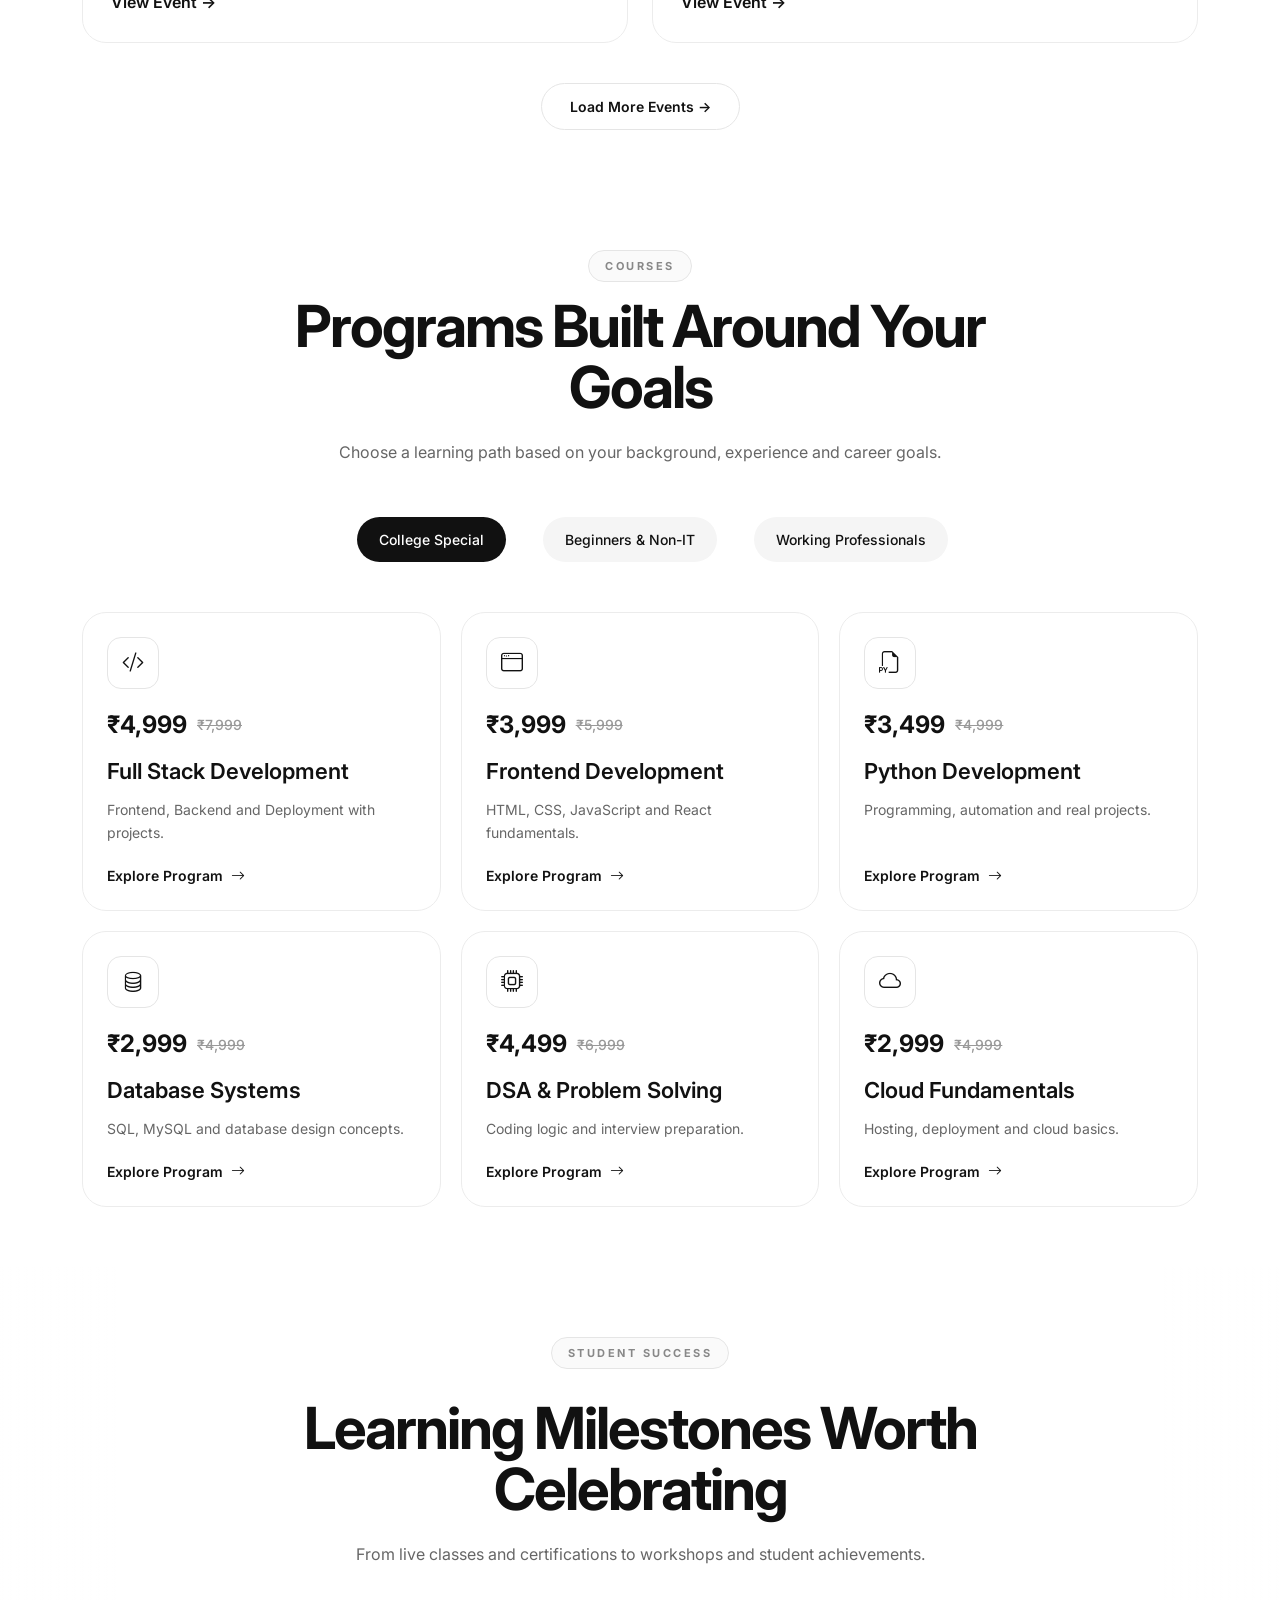
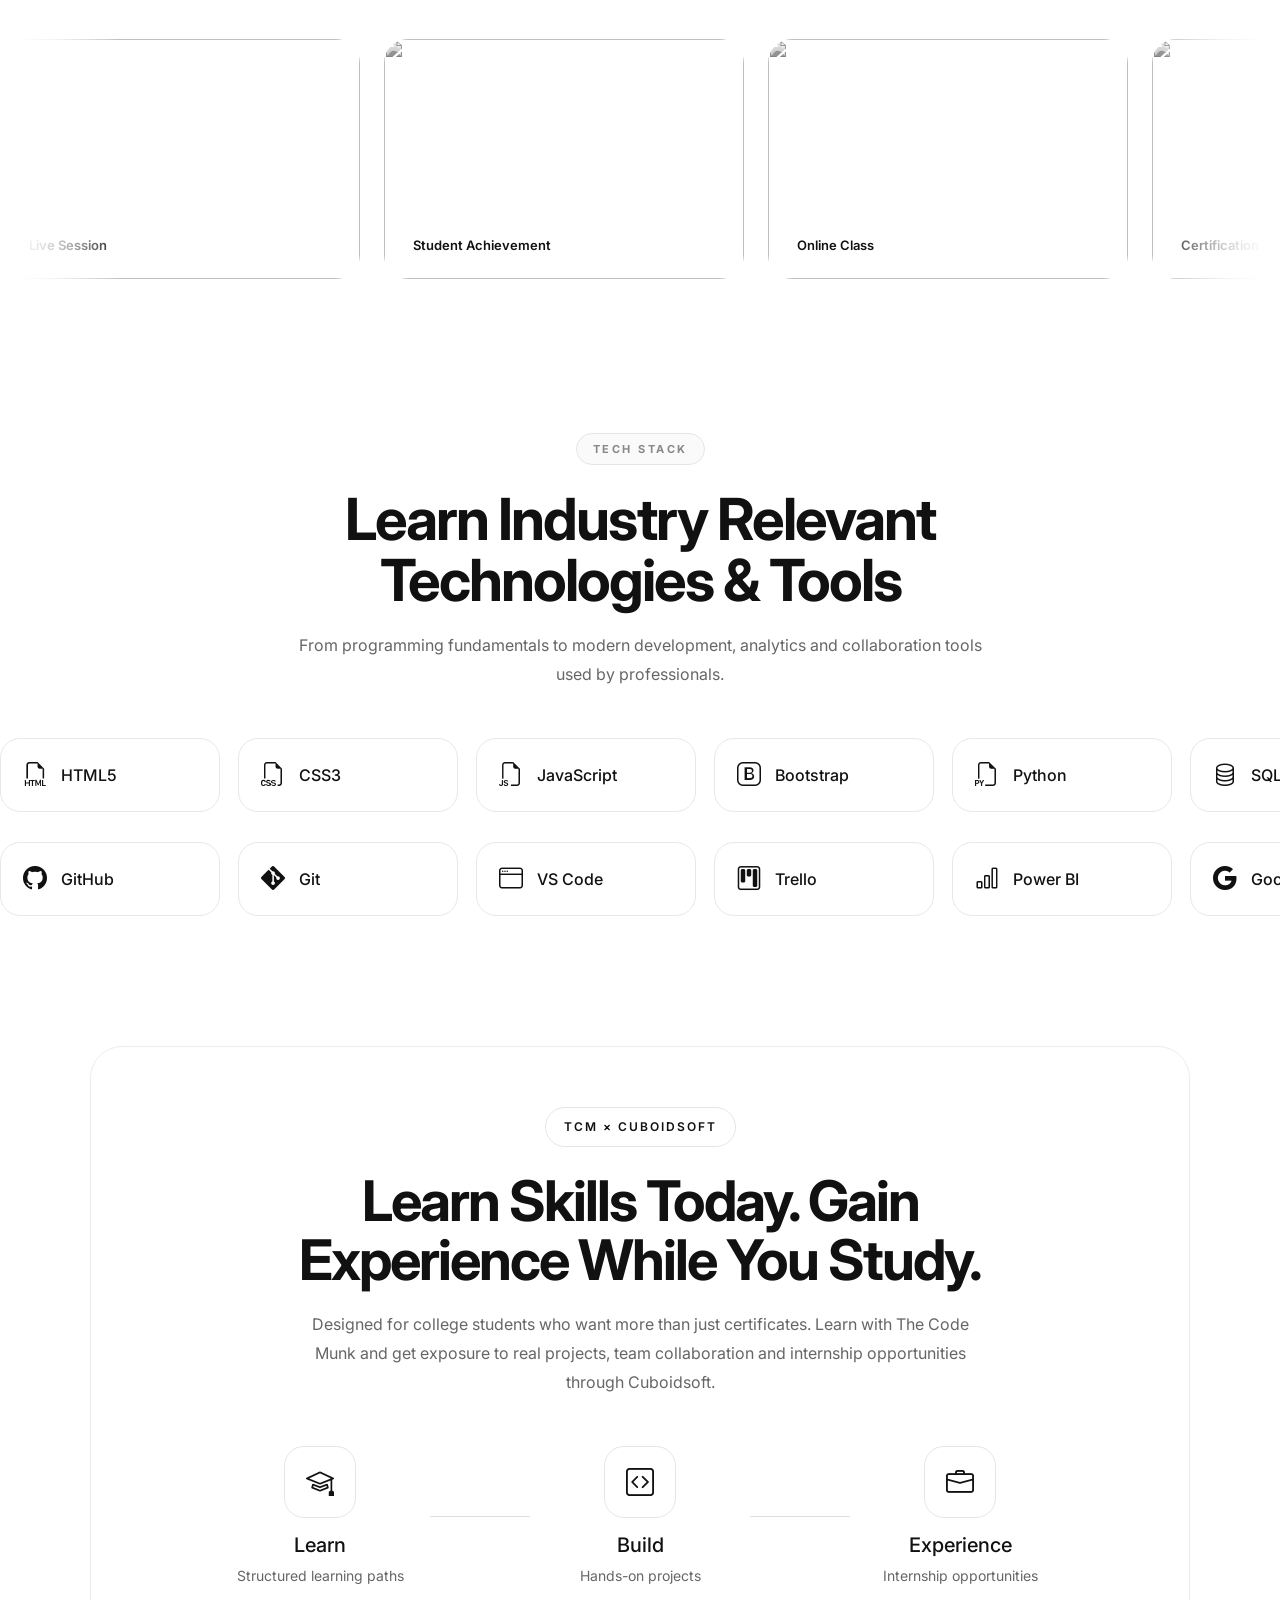
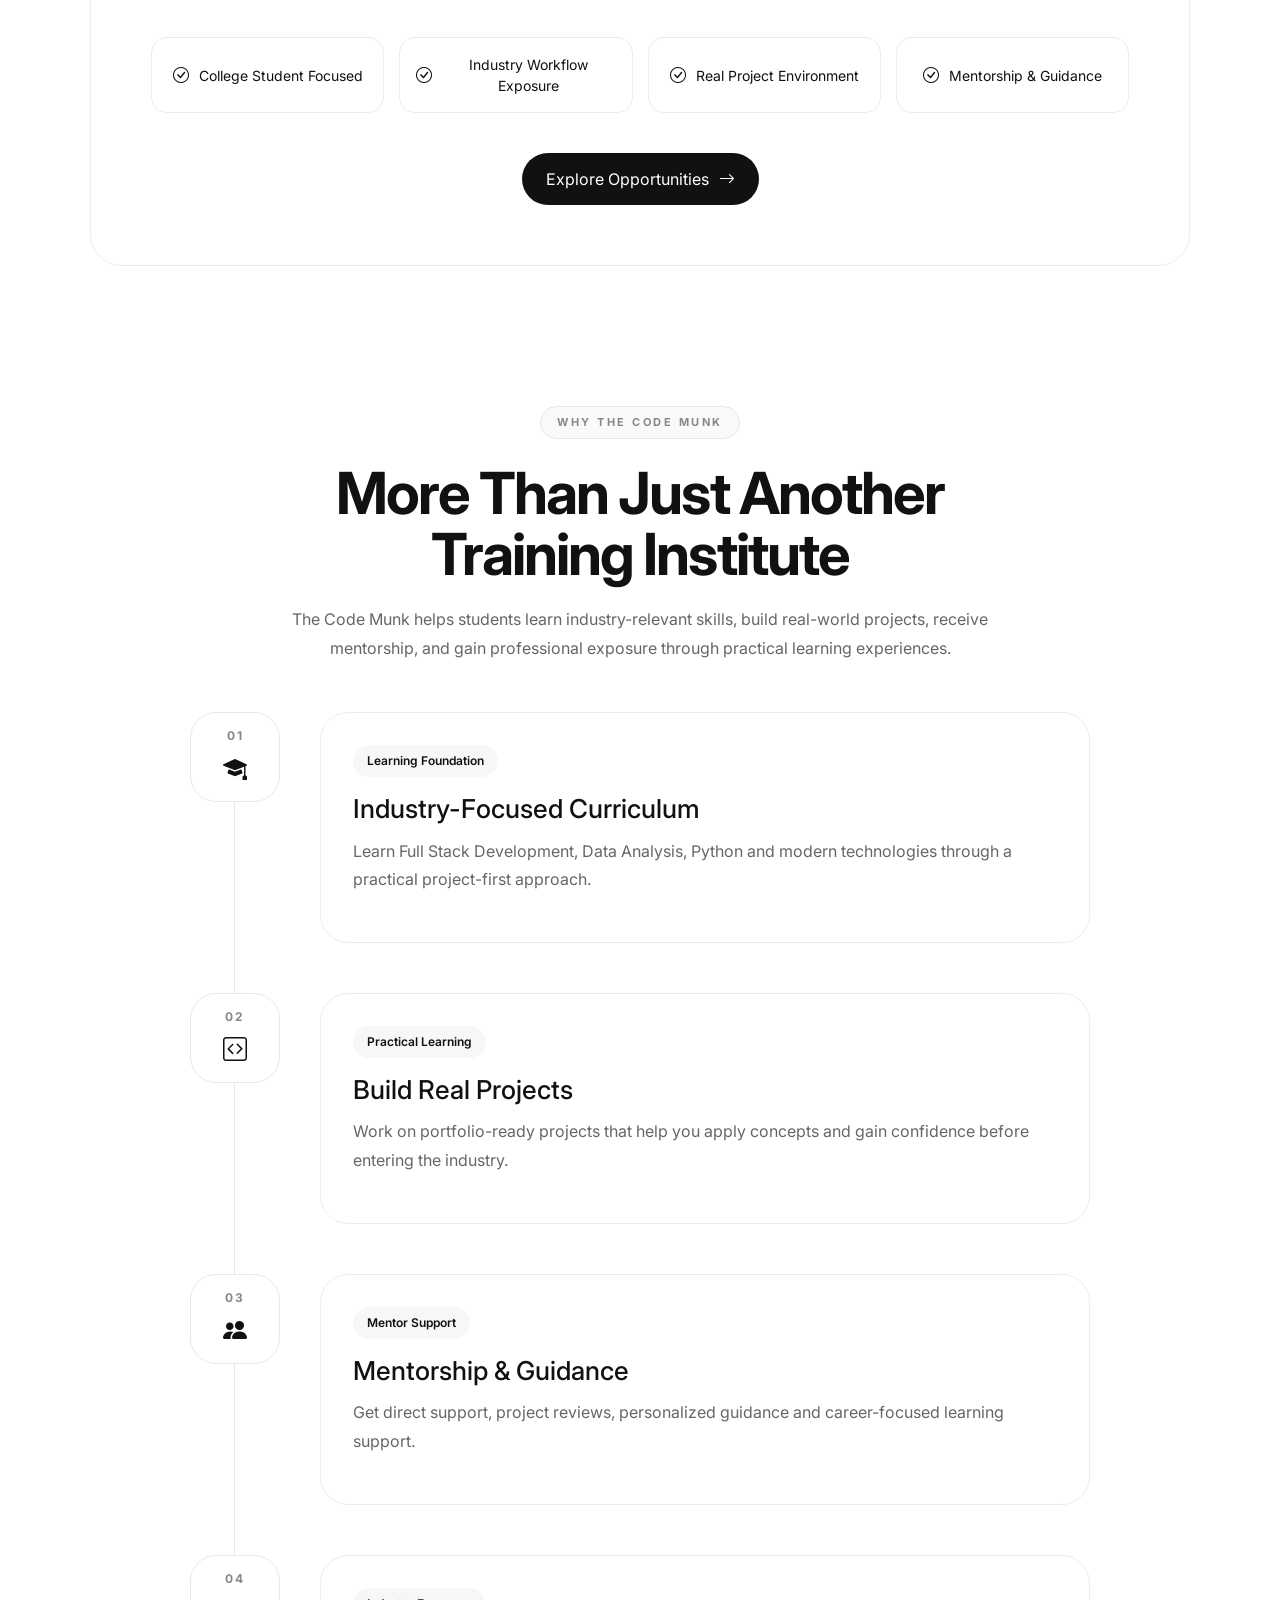
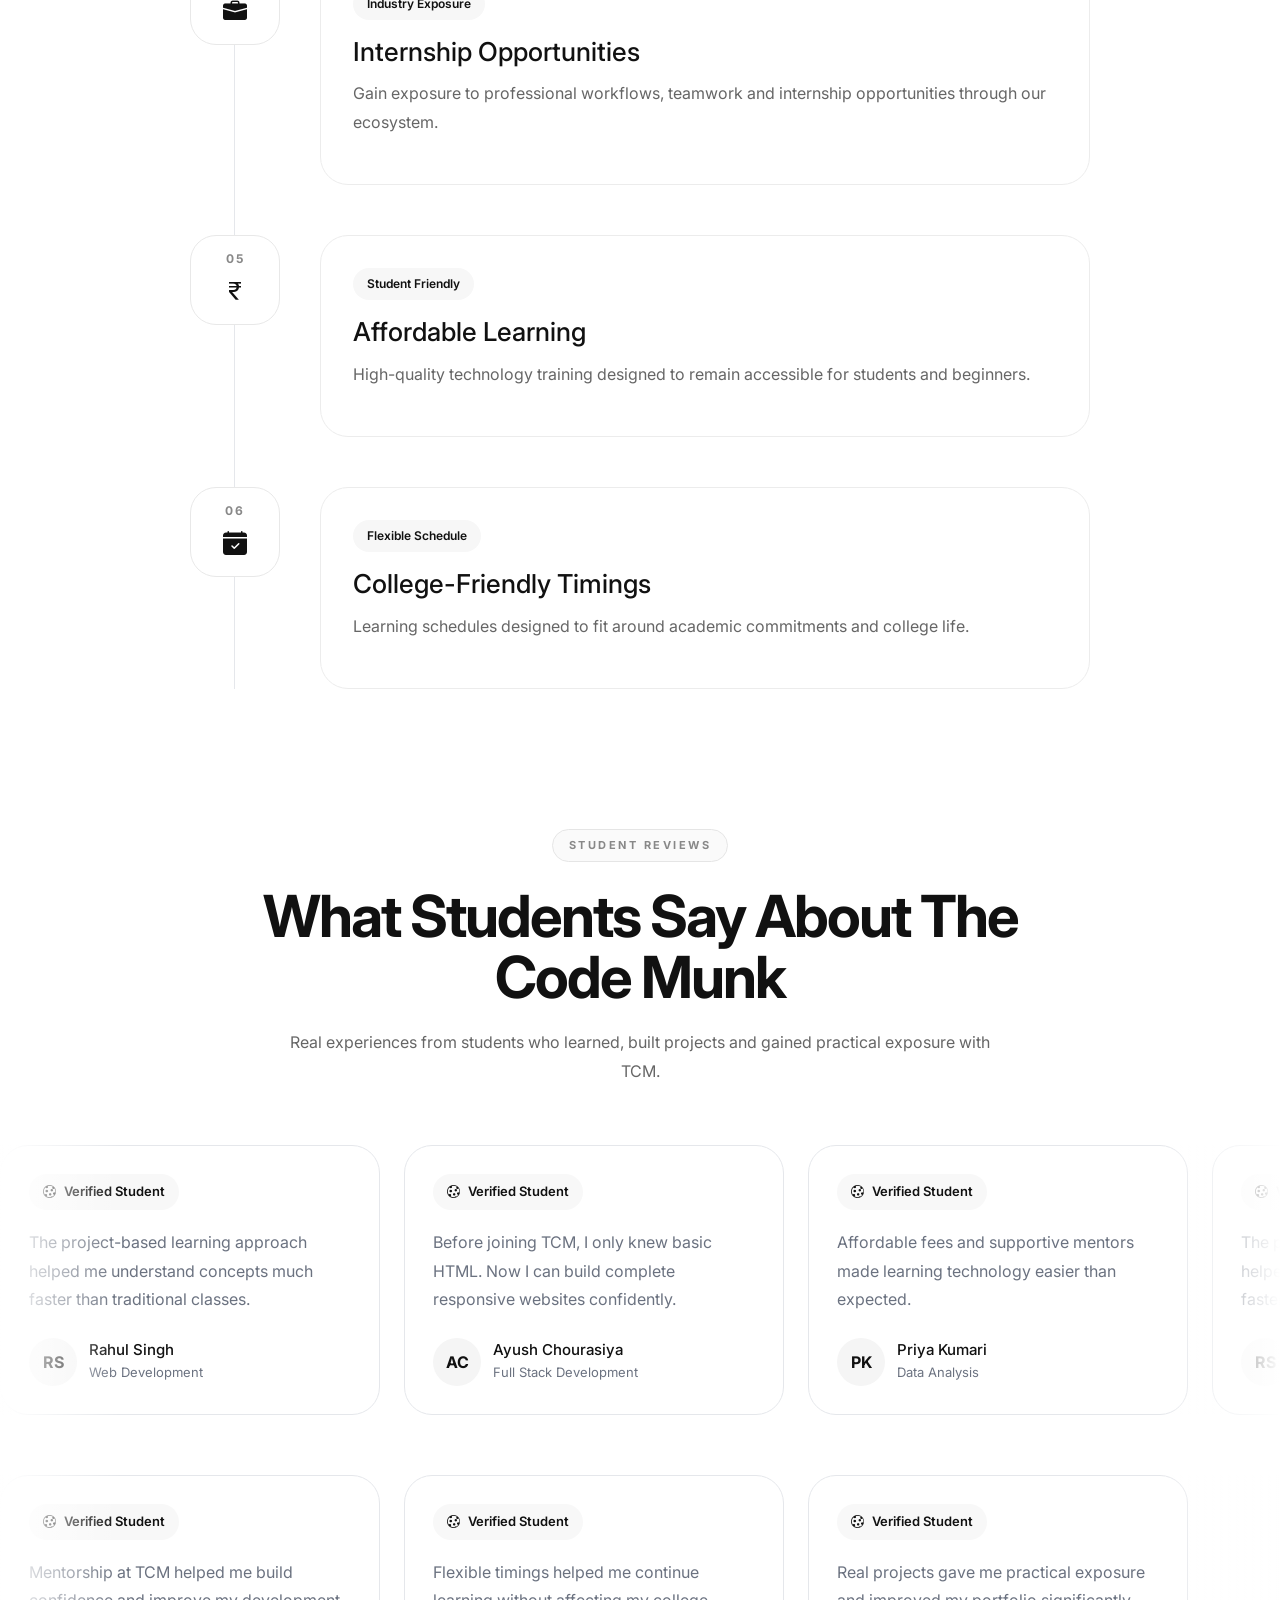
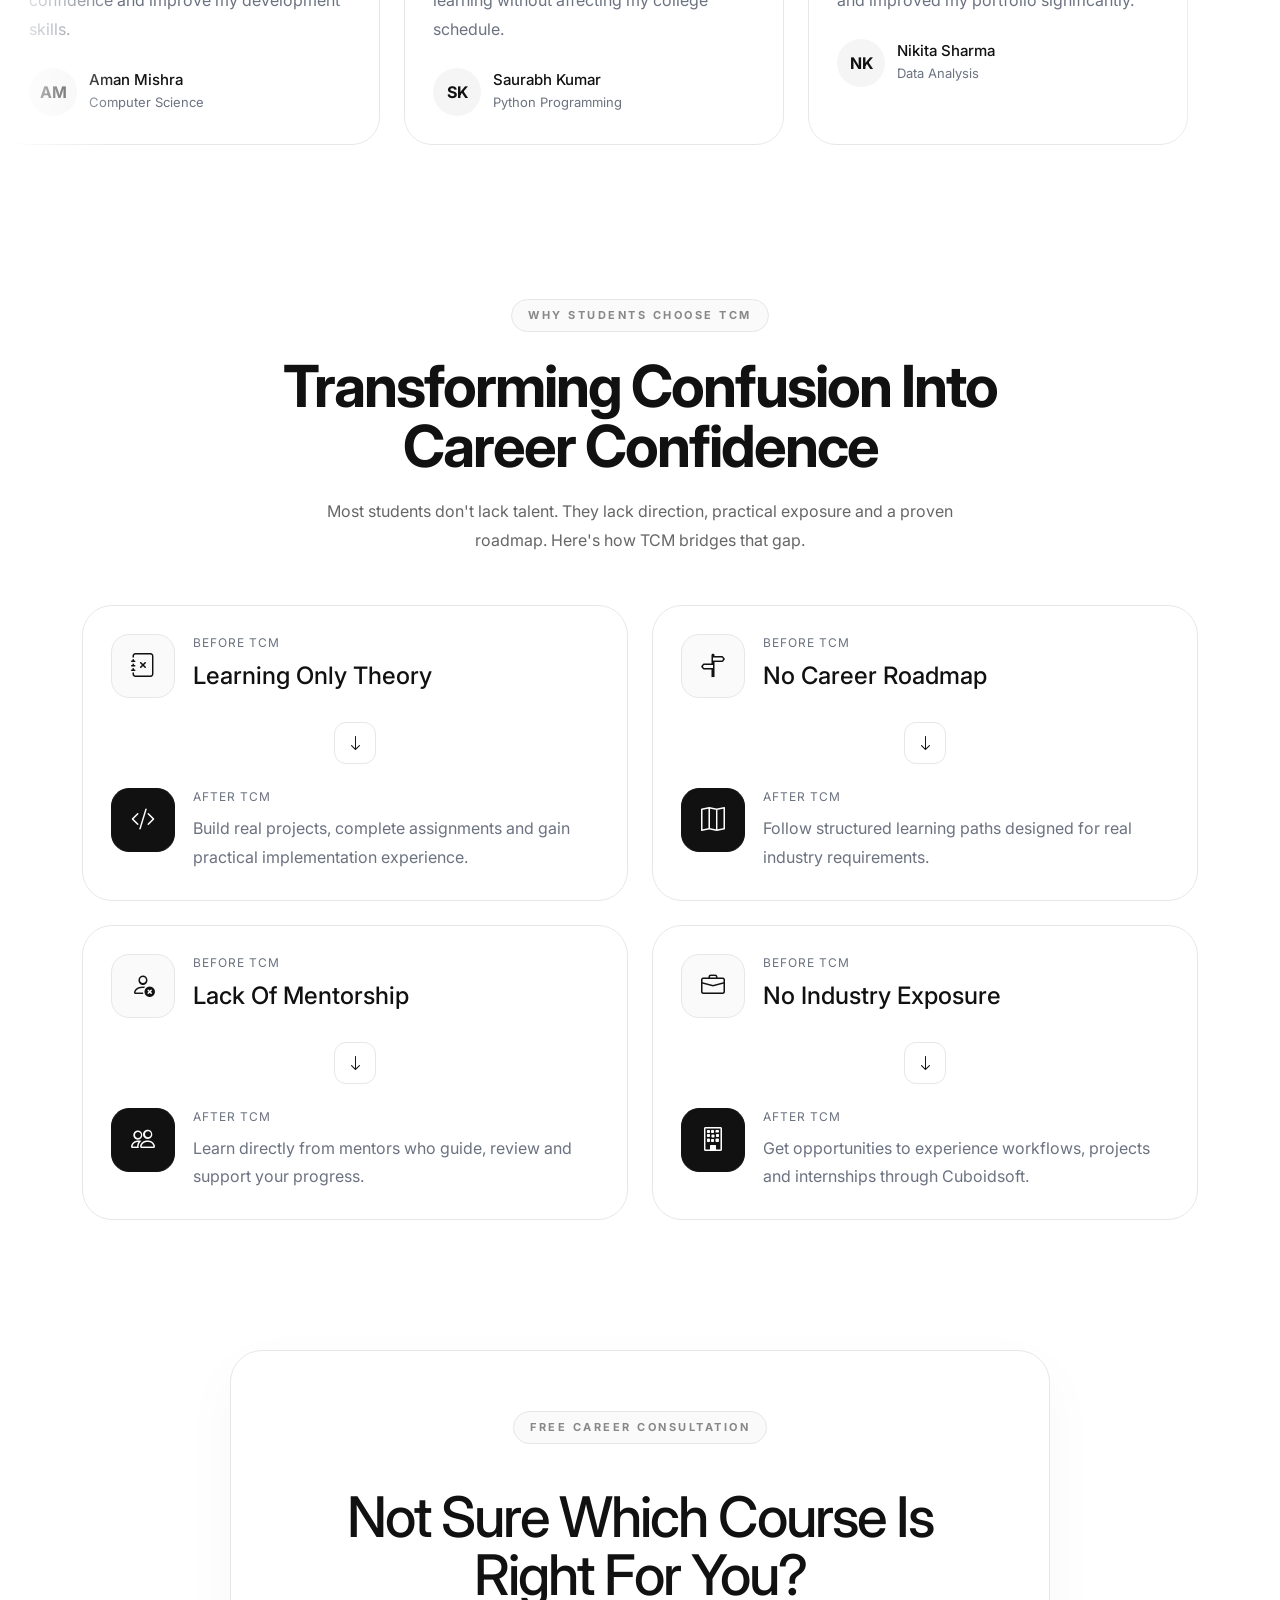
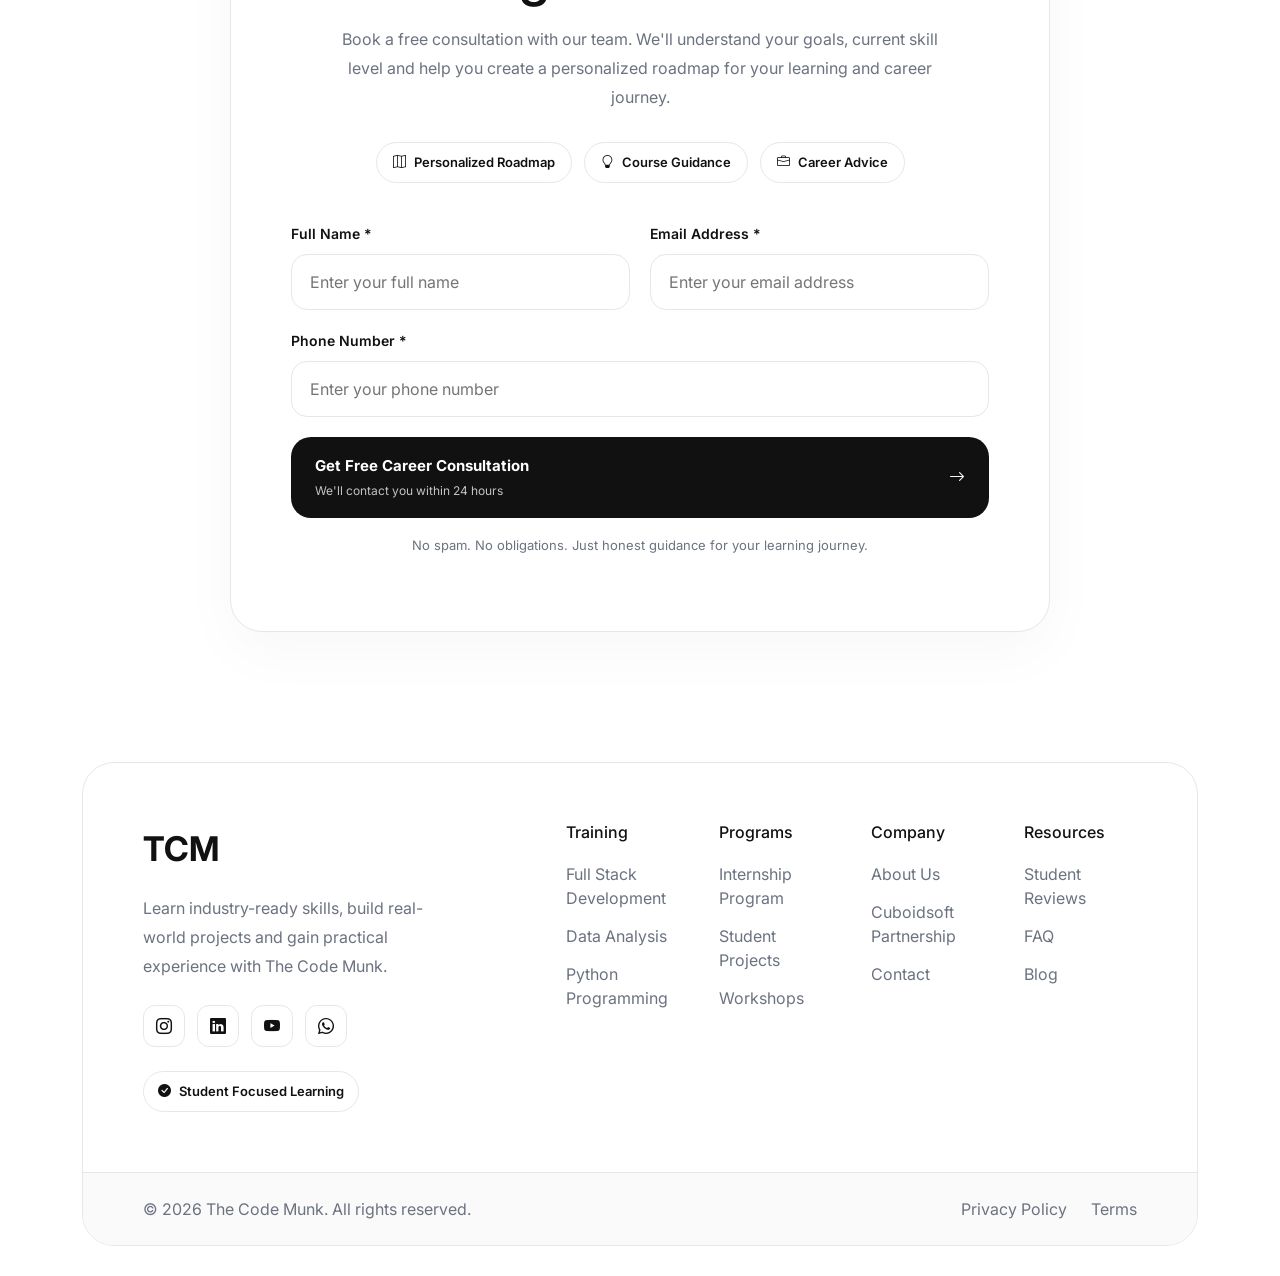
==== commit ec40aff5: "added" ====
--- a/index.html
+++ b/index.html
@@ -11,6 +11,7 @@
         href="https://cdn.jsdelivr.net/npm/bootstrap-icons@1.11.3/font/bootstrap-icons.min.css">
 
     <link rel="stylesheet" href="./assets/style.css">
+    <link rel="stylesheet" href="./assets/hero-effects.css">
 </head>
 <body>
 
@@ -53,7 +54,7 @@
                         </li>
 
                         <li class="nav-item">
-                            <a class="nav-link" href="#">Contact</a>
+                            <a class="nav-link" href="contact.html">Contact</a>
                         </li>
 
                         <li class="nav-item">
@@ -75,18 +76,28 @@
 
     <section class="hero">
 
+        <!-- Background elements -->
+        <div class="hero-bg-grid"></div>
+        <div class="hero-glow hero-glow-1"></div>
+        <div class="hero-glow hero-glow-2"></div>
+        <div class="hero-orb hero-orb-1"></div>
+        <div class="hero-orb hero-orb-2"></div>
+        <div class="hero-orb hero-orb-3"></div>
+
         <div class="container">
 
             <div class="row justify-content-center text-center">
 
                 <div class="col-xl-8 col-lg-9">
 
-                   <span class="hero-tag">
+                    <span class="hero-tag">
+                        <span class="hero-tag-dot"></span>
                         START • BUILD • SUCCEED
                     </span>
 
                     <h1 class="hero-title">
-                        Learn Coding With Confidence
+                        Learn Coding<br>
+                        <span class="hero-title-shine">With Confidence</span>
                     </h1>
 
                     <p class="hero-description">
@@ -95,18 +106,54 @@
                         from beginner to developer.
                     </p>
 
+                    <!-- Social proof strip -->
+                    <div class="hero-proof">
+                        <div class="hero-proof-avatars">
+                            <span>R</span><span>A</span><span>P</span><span>S</span><span>K</span>
+                        </div>
+                        <span class="hero-proof-text">
+                            <strong>1,200+ students</strong> already learning
+                        </span>
+                        <span class="hero-proof-stars">★★★★★</span>
+                        <span class="hero-proof-rating">4.9</span>
+                    </div>
+
                     <div class="hero-buttons">
 
-                        <a href="#" class="primary-btn">
-                            Start Learning
+                        <a href="#" class="primary-btn hero-cta-primary">
+                            <span>Start Learning</span>
                             <i class="bi bi-arrow-right"></i>
-                        </a>
-
-                        <a href="#" class="secondary-btn">
+                            <span class="btn-shimmer"></span>
+                        </a>
+
+                        <a href="#" class="secondary-btn hero-cta-secondary">
+                            <i class="bi bi-play-circle-fill"></i>
                             Explore Programs
-                            <i class="bi bi-play-circle"></i>
-                        </a>
-
+                        </a>
+
+                    </div>
+
+                    <!-- Stats row -->
+                    <div class="hero-stats">
+                        <div class="hero-stat-item">
+                            <strong>10+</strong>
+                            <span>Courses</span>
+                        </div>
+                        <div class="hero-stat-sep"></div>
+                        <div class="hero-stat-item">
+                            <strong>Live</strong>
+                            <span>Classes</span>
+                        </div>
+                        <div class="hero-stat-sep"></div>
+                        <div class="hero-stat-item">
+                            <strong>Free</strong>
+                            <span>Community</span>
+                        </div>
+                        <div class="hero-stat-sep"></div>
+                        <div class="hero-stat-item">
+                            <strong>₹999</strong>
+                            <span>Starting price</span>
+                        </div>
                     </div>
 
                 </div>
@@ -130,7 +177,7 @@
             </span>
 
             <h2 class="section-title">
-                Learn Together, Build Together
+                Learn Together, <span class="section-title-accent">Build Together</span>
             </h2>
 
             <p class="section-description">
@@ -2218,6 +2265,45 @@
 });
 </script>
 
+<script>
+// ── Scroll-in reveal ──────────────────────────────────
+(function () {
+    // Add reveal class to section headers, cards, timeline items
+    const targets = [
+        '.section-header',
+        '.event-card',
+        '.course-card',
+        '.timeline-item',
+        '.transformation-card',
+        '.review-card',
+        '.career-card',
+        '.why-card',
+        '.feature-item',
+        '.action-card'
+    ];
+
+    targets.forEach((sel, si) => {
+        document.querySelectorAll(sel).forEach((el, i) => {
+            el.classList.add('reveal');
+            // stagger delay for grids
+            const delay = Math.min(i % 4, 3);
+            if (delay > 0) el.classList.add(`reveal-delay-${delay}`);
+        });
+    });
+
+    const io = new IntersectionObserver((entries) => {
+        entries.forEach(e => {
+            if (e.isIntersecting) {
+                e.target.classList.add('visible');
+                io.unobserve(e.target);
+            }
+        });
+    }, { threshold: 0.12, rootMargin: '0px 0px -40px 0px' });
+
+    document.querySelectorAll('.reveal').forEach(el => io.observe(el));
+})();
+</script>
+
 
    
 
--- a/assets/style.css
+++ b/assets/style.css
@@ -186,7 +186,7 @@
 
 /* Event CSS */
 .events-section{
-    padding:100px 0;
+    padding:60px 0;
 }
 
 .section-header{
@@ -368,7 +368,7 @@
 @media(max-width:768px){
 
     .events-section{
-        padding:70px 0;
+        padding:40px 0;
     }
 
     .event-grid{
@@ -396,7 +396,7 @@
 ========================= */
 
 .courses-section{
-    padding:100px 0;
+    padding:60px 0;
 }
 
 .section-header{
@@ -583,7 +583,7 @@
 @media (max-width: 768px){
 
     .courses-section{
-        padding:80px 0;
+        padding:40px 0;
     }
 
     .course-grid{
@@ -616,7 +616,7 @@
 /* Showcase */
 
 .showcase-section{
-    padding:120px 0;
+    padding:70px 0;
     overflow:hidden;
 }
 
@@ -668,7 +668,7 @@
 }
 
 .showcase-section{
-    padding:120px 0;
+    padding:70px 0;
     overflow:hidden;
     position:relative;
 }
@@ -815,7 +815,7 @@
 @media(max-width:768px){
 
     .showcase-section{
-        padding:80px 0;
+        padding:50px 0;
     }
 
     .showcase-section h2{
@@ -839,7 +839,7 @@
 
 
 .career-path-section{
-    padding:120px 0;
+    padding:70px 0;
 }
 
 .career-card{
@@ -1007,7 +1007,7 @@
 @media(max-width:768px){
 
     .career-path-section{
-        padding:80px 0;
+        padding:50px 0;
     }
 
     .career-card{
@@ -1042,12 +1042,12 @@
 /* Why Us */
 
 .why-tcm-section{
-    padding:120px 0;
+    padding:70px 0;
 }
 
 .section-header{
     max-width:800px;
-    margin:0 auto 80px;
+    margin:0 auto 50px;
     text-align:center;
 }
 
@@ -1247,7 +1247,7 @@
 /* Review */
 
 .reviews-section{
-    padding:120px 0;
+    padding:70px 0;
     overflow:hidden;
 }
 
@@ -1390,7 +1390,7 @@
 @media(max-width:768px){
 
     .reviews-section{
-        padding:80px 0;
+        padding:50px 0;
     }
 
     .review-card{
@@ -1411,12 +1411,12 @@
 }
 
 /* Get in touch */
-.career-consultation-section{ padding:120px 0; } .consultation-card{ max-width:820px; margin:auto; padding:60px; background:#fff; border:1px solid #e5e7eb; border-radius:32px; box-shadow: 0 20px 60px rgba(0,0,0,.03); } .consultation-header{ text-align:center; max-width:650px; margin:0 auto 40px; } .consultation-header h2{ font-size:56px; line-height:1.05; letter-spacing:-2px; margin:20px 0; } .consultation-header p{ color:#6b7280; line-height:1.8; max-width:600px; margin:auto; } .trust-pills{ display:flex; justify-content:center; flex-wrap:wrap; gap:12px; margin-top:30px; } .trust-pills span{ display:flex; align-items:center; gap:8px; padding:10px 16px; border:1px solid #e5e7eb; border-radius:50px; font-size:13px; font-weight:600; } .form-row{ display:grid; grid-template-columns:1fr 1fr; gap:20px; } .form-group{ margin-bottom:20px; } .form-group label{ display:block; margin-bottom:10px; font-size:14px; font-weight:600; } .form-group input{ width:100%; height:56px; padding:0 18px; border:1px solid #e5e7eb; border-radius:16px; outline:none; transition:.3s; } .form-group input:focus{ border-color:#111; } .consultation-btn{ width:100%; border:none; background:#111; color:#fff; border-radius:20px; padding:18px 24px; display:flex; align-items:center; justify-content:space-between; cursor:pointer; margin-top:10px; transition:.3s; } .consultation-btn:hover{ transform:translateY(-2px); } .consultation-btn strong{ display:block; text-align:left; font-size:15px; } .consultation-btn span{ display:block; text-align:left; font-size:12px; opacity:.75; margin-top:4px; } .form-note{ text-align:center; color:#6b7280; font-size:13px; margin-top:18px; } @media(max-width:768px){ .career-consultation-section{ padding:80px 0; } .consultation-card{ padding:30px 22px; border-radius:24px; } .consultation-header h2{ font-size:34px; letter-spacing:-1px; } .form-row{ grid-template-columns:1fr; } .trust-pills{ flex-direction:column; align-items:center; } .consultation-btn{ padding:16px 18px; } }
+.career-consultation-section{ padding:70px 0; } .consultation-card{ max-width:820px; margin:auto; padding:60px; background:#fff; border:1px solid #e5e7eb; border-radius:32px; box-shadow: 0 20px 60px rgba(0,0,0,.03); } .consultation-header{ text-align:center; max-width:650px; margin:0 auto 40px; } .consultation-header h2{ font-size:56px; line-height:1.05; letter-spacing:-2px; margin:20px 0; } .consultation-header p{ color:#6b7280; line-height:1.8; max-width:600px; margin:auto; } .trust-pills{ display:flex; justify-content:center; flex-wrap:wrap; gap:12px; margin-top:30px; } .trust-pills span{ display:flex; align-items:center; gap:8px; padding:10px 16px; border:1px solid #e5e7eb; border-radius:50px; font-size:13px; font-weight:600; } .form-row{ display:grid; grid-template-columns:1fr 1fr; gap:20px; } .form-group{ margin-bottom:20px; } .form-group label{ display:block; margin-bottom:10px; font-size:14px; font-weight:600; } .form-group input{ width:100%; height:56px; padding:0 18px; border:1px solid #e5e7eb; border-radius:16px; outline:none; transition:.3s; } .form-group input:focus{ border-color:#111; } .consultation-btn{ width:100%; border:none; background:#111; color:#fff; border-radius:20px; padding:18px 24px; display:flex; align-items:center; justify-content:space-between; cursor:pointer; margin-top:10px; transition:.3s; } .consultation-btn:hover{ transform:translateY(-2px); } .consultation-btn strong{ display:block; text-align:left; font-size:15px; } .consultation-btn span{ display:block; text-align:left; font-size:12px; opacity:.75; margin-top:4px; } .form-note{ text-align:center; color:#6b7280; font-size:13px; margin-top:18px; } @media(max-width:768px){ .career-consultation-section{ padding:80px 0; } .consultation-card{ padding:30px 22px; border-radius:24px; } .consultation-header h2{ font-size:34px; letter-spacing:-1px; } .form-row{ grid-template-columns:1fr; } .trust-pills{ flex-direction:column; align-items:center; } .consultation-btn{ padding:16px 18px; } }
 
 /* Footer */
 
 .footer{
-    padding:100px 0 40px;
+    padding:60px 0 30px;
 }
 
 .footer-card{
@@ -1629,7 +1629,7 @@
 /* FAQ */
 
 .faq-section{
-    padding:100px 0;
+    padding:60px 0;
 }
 
 .faq-wrapper{
@@ -1724,7 +1724,7 @@
 /* Problem */
 
 .transformation-section{
-    padding:100px 0;
+    padding:60px 0;
 }
 
 .transformation-grid{
@@ -1870,7 +1870,7 @@
 @media(max-width:768px){
 
     .transformation-section{
-        padding:70px 0;
+        padding:40px 0;
     }
 
     .transformation-card{
@@ -1909,7 +1909,7 @@
 /* Tools & Code */
 
 .tech-stack-section{
-    padding:100px 0;
+    padding:60px 0;
 }
 
 .tech-marquee{
@@ -2324,7 +2324,7 @@
 
 .why-section{
 
-    padding:80px 0;
+    padding:50px 0;
 
     background:#fff;
 }
@@ -2555,7 +2555,7 @@
 
 .quick-actions-section{
 
-    padding:80px 0;
+    padding:50px 0;
 }
 
 .quick-actions-wrapper{
--- a/assets/hero-effects.css
+++ b/assets/hero-effects.css
@@ -0,0 +1,596 @@
+/* =============================================
+   HERO EFFECTS & PAGE POLISH
+   The Code Munk
+   ============================================= */
+
+/* ========================================
+   HERO SECTION – CREATIVE EFFECTS
+   ======================================== */
+
+.hero {
+    position: relative;
+    overflow: hidden;
+}
+
+/* ---- Dot-grid background ---- */
+.hero-bg-grid {
+    position: absolute;
+    inset: 0;
+    background-image: radial-gradient(circle, #d1d1d1 1px, transparent 1px);
+    background-size: 28px 28px;
+    opacity: .35;
+    pointer-events: none;
+    z-index: 0;
+    /* fade out at edges */
+    mask-image: radial-gradient(ellipse 80% 80% at 50% 50%, #000 40%, transparent 100%);
+    -webkit-mask-image: radial-gradient(ellipse 80% 80% at 50% 50%, #000 40%, transparent 100%);
+}
+
+/* ---- Soft radial glows ---- */
+.hero-glow {
+    position: absolute;
+    border-radius: 50%;
+    filter: blur(90px);
+    pointer-events: none;
+    z-index: 0;
+    animation: glowPulse 6s ease-in-out infinite alternate;
+}
+
+.hero-glow-1 {
+    width: 500px;
+    height: 500px;
+    background: rgba(0, 0, 0, .04);
+    top: -120px;
+    left: -80px;
+    animation-delay: 0s;
+}
+
+.hero-glow-2 {
+    width: 400px;
+    height: 400px;
+    background: rgba(0, 0, 0, .03);
+    bottom: -80px;
+    right: -60px;
+    animation-delay: 3s;
+}
+
+@keyframes glowPulse {
+    from { transform: scale(1) translateY(0); opacity: .6; }
+    to   { transform: scale(1.15) translateY(-20px); opacity: 1; }
+}
+
+/* ---- Floating orbs ---- */
+.hero-orb {
+    position: absolute;
+    border-radius: 50%;
+    pointer-events: none;
+    z-index: 0;
+}
+
+.hero-orb-1 {
+    width: 12px;
+    height: 12px;
+    background: #111;
+    opacity: .12;
+    top: 18%;
+    left: 8%;
+    animation: floatOrb 7s ease-in-out infinite;
+}
+
+.hero-orb-2 {
+    width: 8px;
+    height: 8px;
+    background: #555;
+    opacity: .1;
+    top: 60%;
+    right: 10%;
+    animation: floatOrb 9s ease-in-out infinite reverse;
+    animation-delay: 2s;
+}
+
+.hero-orb-3 {
+    width: 18px;
+    height: 18px;
+    background: #000;
+    opacity: .06;
+    bottom: 25%;
+    left: 15%;
+    animation: floatOrb 11s ease-in-out infinite;
+    animation-delay: 4s;
+}
+
+@keyframes floatOrb {
+    0%, 100% { transform: translateY(0) rotate(0deg); }
+    33%       { transform: translateY(-18px) rotate(120deg); }
+    66%       { transform: translateY(10px) rotate(240deg); }
+}
+
+/* ---- Ensure content above bg ---- */
+.hero .container { position: relative; z-index: 2; }
+
+/* ---- Hero tag with live dot ---- */
+.hero-tag {
+    display: inline-flex;
+    align-items: center;
+    gap: 10px;
+    padding: 9px 18px;
+    border: 1px solid #e0e0e0;
+    border-radius: 50px;
+    background: rgba(255,255,255,.8);
+    backdrop-filter: blur(8px);
+    font-size: 11px;
+    letter-spacing: 3px;
+    font-weight: 700;
+    color: #666;
+    margin-bottom: 28px;
+    animation: fadeSlideDown .6s ease both;
+}
+
+.hero-tag-dot {
+    width: 7px;
+    height: 7px;
+    border-radius: 50%;
+    background: #22c55e;
+    flex-shrink: 0;
+    animation: blink 1.5s infinite;
+}
+
+/* ---- Headline animations ---- */
+.hero-title {
+    animation: fadeSlideUp .7s ease .1s both;
+}
+
+/* Shiny gradient text on "With Confidence" */
+.hero-title-shine {
+    background: linear-gradient(
+        120deg,
+        #111 0%,
+        #111 30%,
+        #888 48%,
+        #fff  52%,
+        #888 56%,
+        #111 70%,
+        #111 100%
+    );
+    background-size: 250% auto;
+    -webkit-background-clip: text;
+    -webkit-text-fill-color: transparent;
+    background-clip: text;
+    animation: textShine 4s linear 1s infinite;
+    display: inline-block;
+}
+
+@keyframes textShine {
+    0%   { background-position: 200% center; }
+    100% { background-position: -100% center; }
+}
+
+/* ---- Description ---- */
+.hero-description {
+    animation: fadeSlideUp .7s ease .25s both;
+}
+
+/* ---- Social proof ---- */
+.hero-proof {
+    display: inline-flex;
+    align-items: center;
+    gap: 12px;
+    flex-wrap: wrap;
+    justify-content: center;
+    margin: 28px auto 0;
+    padding: 10px 20px;
+    border: 1px solid #ececec;
+    border-radius: 50px;
+    background: rgba(255,255,255,.9);
+    backdrop-filter: blur(8px);
+    animation: fadeSlideUp .7s ease .35s both;
+}
+
+.hero-proof-avatars {
+    display: flex;
+}
+
+.hero-proof-avatars span {
+    width: 28px;
+    height: 28px;
+    border-radius: 50%;
+    background: #111;
+    color: #fff;
+    border: 2px solid #fff;
+    font-size: 10px;
+    font-weight: 700;
+    display: flex;
+    align-items: center;
+    justify-content: center;
+    margin-left: -7px;
+}
+
+.hero-proof-avatars span:first-child { margin-left: 0; }
+
+.hero-proof-text {
+    font-size: 13px;
+    color: #555;
+}
+
+.hero-proof-text strong {
+    color: #111;
+}
+
+.hero-proof-stars {
+    color: #f59e0b;
+    font-size: 12px;
+    letter-spacing: 1px;
+}
+
+.hero-proof-rating {
+    font-size: 13px;
+    font-weight: 700;
+    color: #111;
+}
+
+/* ---- Buttons ---- */
+.hero-buttons {
+    animation: fadeSlideUp .7s ease .45s both;
+}
+
+.hero-cta-primary {
+    position: relative;
+    overflow: hidden;
+    border-radius: 12px !important;
+    padding: 15px 30px !important;
+    font-size: 15px;
+    transition: transform .2s, box-shadow .2s !important;
+    box-shadow: 0 4px 20px rgba(0,0,0,.18);
+}
+
+.hero-cta-primary:hover {
+    transform: translateY(-3px) !important;
+    box-shadow: 0 10px 32px rgba(0,0,0,.25) !important;
+}
+
+/* Shimmer sweep on primary button */
+.btn-shimmer {
+    position: absolute;
+    top: 0;
+    left: -75%;
+    width: 50%;
+    height: 100%;
+    background: linear-gradient(
+        120deg,
+        transparent 0%,
+        rgba(255,255,255,.25) 50%,
+        transparent 100%
+    );
+    transform: skewX(-20deg);
+    animation: btnShimmer 3.5s ease-in-out 1.5s infinite;
+    pointer-events: none;
+}
+
+@keyframes btnShimmer {
+    0%   { left: -75%; }
+    40%  { left: 125%; }
+    100% { left: 125%; }
+}
+
+.hero-cta-secondary {
+    border-radius: 12px !important;
+    padding: 15px 28px !important;
+    font-size: 15px;
+    transition: transform .2s, background .2s !important;
+}
+
+.hero-cta-secondary:hover {
+    background: #f5f5f5 !important;
+    transform: translateY(-2px) !important;
+}
+
+/* ---- Stats row ---- */
+.hero-stats {
+    display: inline-flex;
+    align-items: center;
+    gap: 0;
+    margin-top: 40px;
+    border: 1px solid #e5e5e5;
+    border-radius: 16px;
+    overflow: hidden;
+    background: rgba(255,255,255,.85);
+    backdrop-filter: blur(8px);
+    animation: fadeSlideUp .7s ease .55s both;
+}
+
+.hero-stat-item {
+    padding: 14px 24px;
+    text-align: center;
+}
+
+.hero-stat-item strong {
+    display: block;
+    font-size: 20px;
+    font-weight: 800;
+    color: #111;
+    letter-spacing: -.5px;
+    line-height: 1;
+}
+
+.hero-stat-item span {
+    font-size: 11px;
+    color: #999;
+    font-weight: 500;
+    letter-spacing: .5px;
+    text-transform: uppercase;
+    margin-top: 3px;
+    display: block;
+}
+
+.hero-stat-sep {
+    width: 1px;
+    height: 36px;
+    background: #ececec;
+    flex-shrink: 0;
+}
+
+/* ========================================
+   ENTRANCE ANIMATIONS
+   ======================================== */
+
+@keyframes fadeSlideDown {
+    from { opacity: 0; transform: translateY(-14px); }
+    to   { opacity: 1; transform: translateY(0); }
+}
+
+@keyframes fadeSlideUp {
+    from { opacity: 0; transform: translateY(20px); }
+    to   { opacity: 1; transform: translateY(0); }
+}
+
+/* ========================================
+   SECTION TAG – PILL STYLE WITH SHINE
+   ======================================== */
+
+.section-tag {
+    display: inline-flex !important;
+    align-items: center;
+    gap: 8px;
+    padding: 7px 16px !important;
+    border: 1px solid #e5e5e5 !important;
+    border-radius: 50px !important;
+    font-size: 11px !important;
+    letter-spacing: 2.5px !important;
+    font-weight: 700 !important;
+    color: #888 !important;
+    background: #fafafa;
+    margin-bottom: 14px !important;
+}
+
+/* Underline-accent on section headings */
+.section-title-accent {
+    position: relative;
+    display: inline-block;
+}
+
+.section-title-accent::after {
+    content: '';
+    position: absolute;
+    bottom: -4px;
+    left: 0;
+    width: 100%;
+    height: 3px;
+    background: #111;
+    border-radius: 2px;
+    transform: scaleX(0);
+    transform-origin: left;
+    animation: underlineGrow .8s ease .5s forwards;
+}
+
+@keyframes underlineGrow {
+    to { transform: scaleX(1); }
+}
+
+/* ========================================
+   CARD HOVER EFFECTS – EVENTS & COURSES
+   ======================================== */
+
+/* Event card – subtle left accent on hover */
+.event-card {
+    position: relative;
+    transition: transform .25s ease, box-shadow .25s ease, border-color .25s ease !important;
+}
+
+.event-card::before {
+    content: '';
+    position: absolute;
+    top: 0;
+    left: 0;
+    width: 3px;
+    height: 100%;
+    background: #111;
+    border-radius: 24px 0 0 24px;
+    transform: scaleY(0);
+    transform-origin: top;
+    transition: transform .3s ease;
+}
+
+.event-card:hover {
+    transform: translateY(-5px);
+    box-shadow: 0 16px 40px rgba(0,0,0,.08);
+    border-color: #d0d0d0 !important;
+}
+
+.event-card:hover::before {
+    transform: scaleY(1);
+}
+
+/* Course card – shimmer on hover */
+.course-card {
+    position: relative;
+    overflow: hidden;
+}
+
+.course-card::after {
+    content: '';
+    position: absolute;
+    top: -50%;
+    left: -75%;
+    width: 50%;
+    height: 200%;
+    background: linear-gradient(
+        120deg,
+        transparent 0%,
+        rgba(0,0,0,.03) 50%,
+        transparent 100%
+    );
+    transform: skewX(-20deg);
+    transition: left .5s ease;
+    pointer-events: none;
+}
+
+.course-card:hover::after {
+    left: 125%;
+}
+
+/* ========================================
+   HEADER – NAV LINK UNDERLINE EFFECT
+   ======================================== */
+
+.nav-link {
+    position: relative;
+}
+
+.nav-link::after {
+    content: '';
+    position: absolute;
+    bottom: -2px;
+    left: 0;
+    width: 0;
+    height: 2px;
+    background: #111;
+    border-radius: 1px;
+    transition: width .25s ease;
+}
+
+.nav-link:hover::after {
+    width: 100%;
+}
+
+/* ========================================
+   SECTION BADGE (used in why, faq etc.)
+   ======================================== */
+
+.section-badge {
+    display: inline-flex !important;
+    align-items: center;
+    gap: 8px;
+    padding: 7px 16px !important;
+    border: 1px solid #e5e5e5 !important;
+    border-radius: 50px !important;
+    font-size: 11px !important;
+    letter-spacing: 2.5px !important;
+    font-weight: 700 !important;
+    background: #fafafa;
+    color: #888;
+}
+
+/* ========================================
+   LOAD MORE BUTTON POLISH
+   ======================================== */
+
+.load-more-btn {
+    position: relative;
+    overflow: hidden;
+    padding: 12px 28px;
+    border: 1.5px solid #e5e5e5 !important;
+    border-radius: 50px !important;
+    background: #fff !important;
+    color: #111 !important;
+    font-weight: 600;
+    font-size: 14px;
+    transition: border-color .2s, transform .2s;
+}
+
+.load-more-btn:hover {
+    border-color: #111 !important;
+    transform: translateY(-2px);
+}
+
+/* ========================================
+   SCROLL-IN FADE (Intersection Observer)
+   ======================================== */
+
+.reveal {
+    opacity: 0;
+    transform: translateY(24px);
+    transition: opacity .6s ease, transform .6s ease;
+}
+
+.reveal.visible {
+    opacity: 1;
+    transform: translateY(0);
+}
+
+.reveal-delay-1 { transition-delay: .1s; }
+.reveal-delay-2 { transition-delay: .2s; }
+.reveal-delay-3 { transition-delay: .3s; }
+
+/* ========================================
+   RESPONSIVE
+   ======================================== */
+
+@media (max-width: 768px) {
+
+    .hero-stats {
+        flex-wrap: wrap;
+        border-radius: 14px;
+    }
+
+    .hero-stat-item {
+        padding: 12px 18px;
+    }
+
+    .hero-stat-item strong {
+        font-size: 17px;
+    }
+
+    .hero-proof {
+        gap: 8px;
+        padding: 8px 14px;
+    }
+
+    .hero-proof-text {
+        font-size: 12px;
+    }
+
+    .hero-stat-sep {
+        height: 28px;
+    }
+
+    .hero-orb-1,
+    .hero-orb-2,
+    .hero-orb-3 {
+        display: none;
+    }
+}
+
+@media (max-width: 480px) {
+    .hero-stats {
+        display: grid;
+        grid-template-columns: 1fr 1fr;
+        width: 100%;
+        max-width: 280px;
+        margin-left: auto;
+        margin-right: auto;
+    }
+
+    .hero-stat-sep {
+        display: none;
+    }
+
+    .hero-stat-item:nth-child(1),
+    .hero-stat-item:nth-child(3) {
+        border-right: 1px solid #ececec;
+    }
+
+    .hero-stat-item:nth-child(1),
+    .hero-stat-item:nth-child(2) {
+        border-bottom: 1px solid #ececec;
+    }
+}
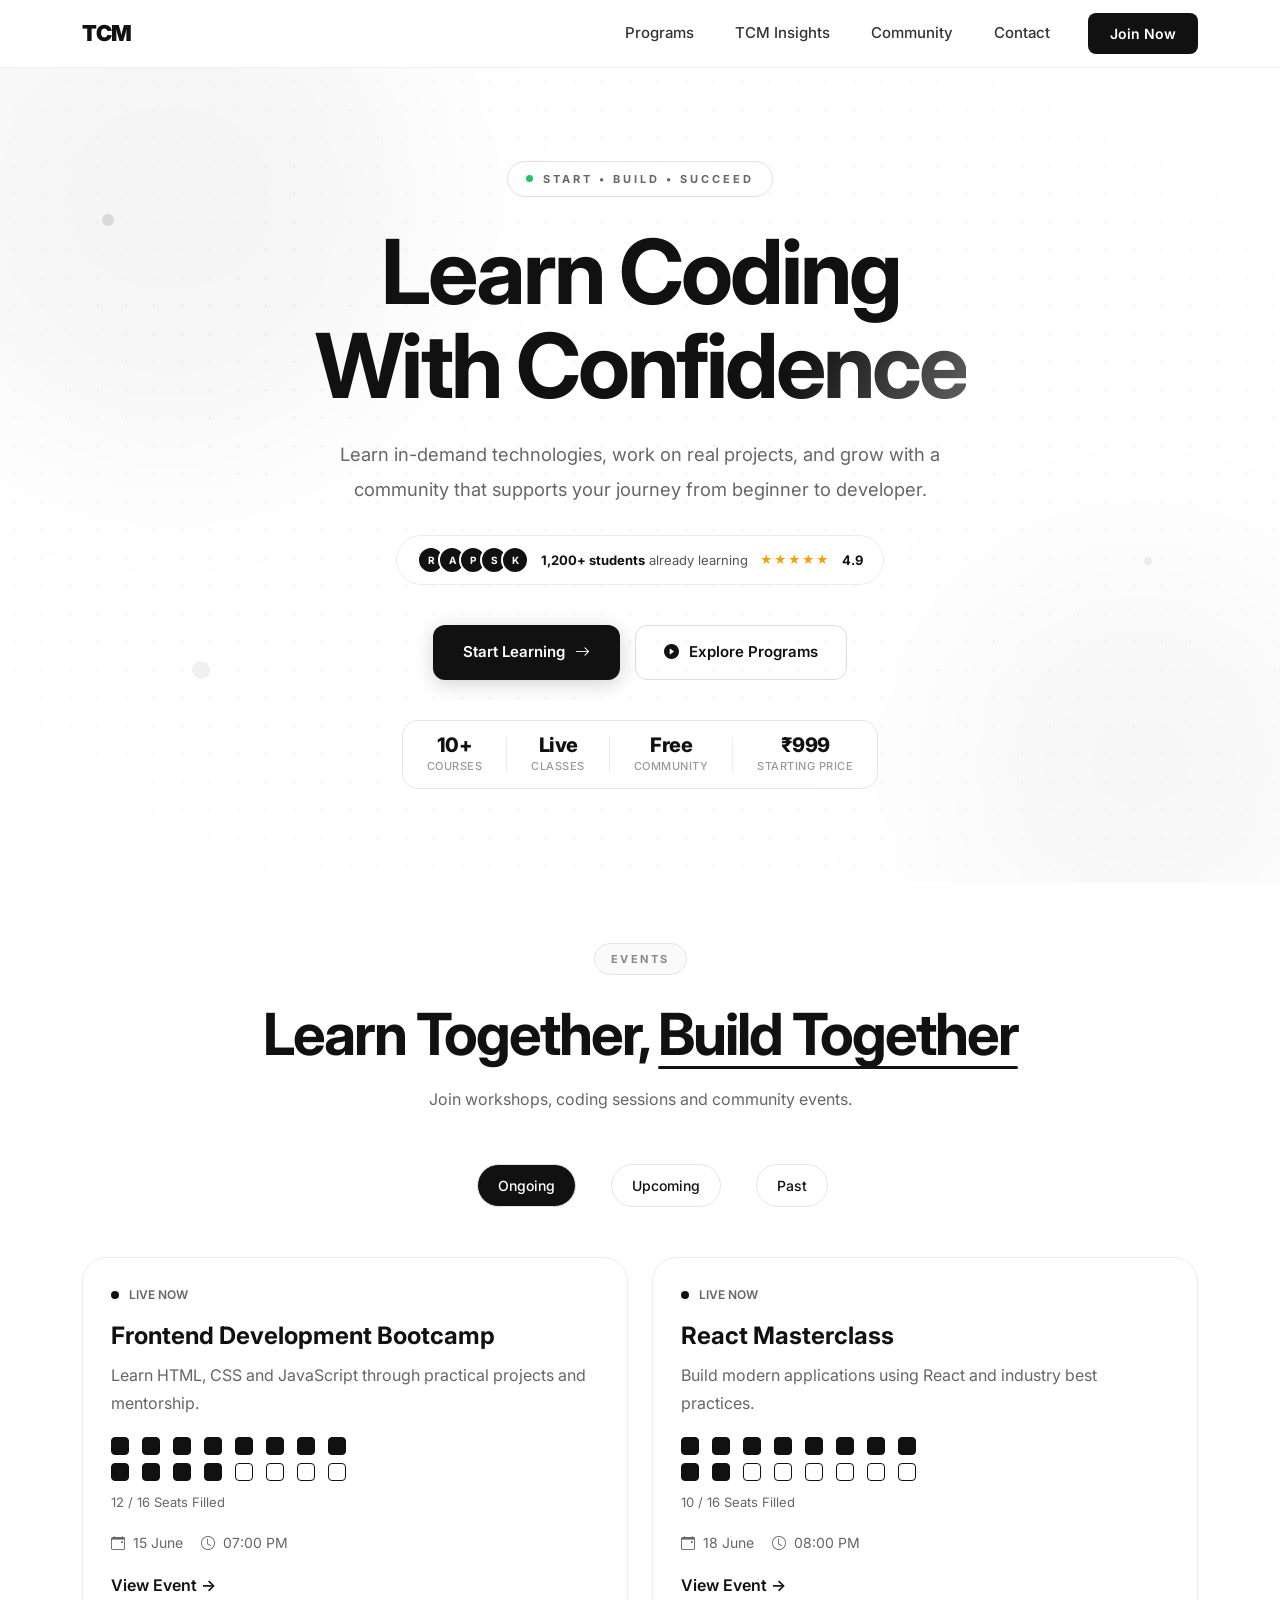
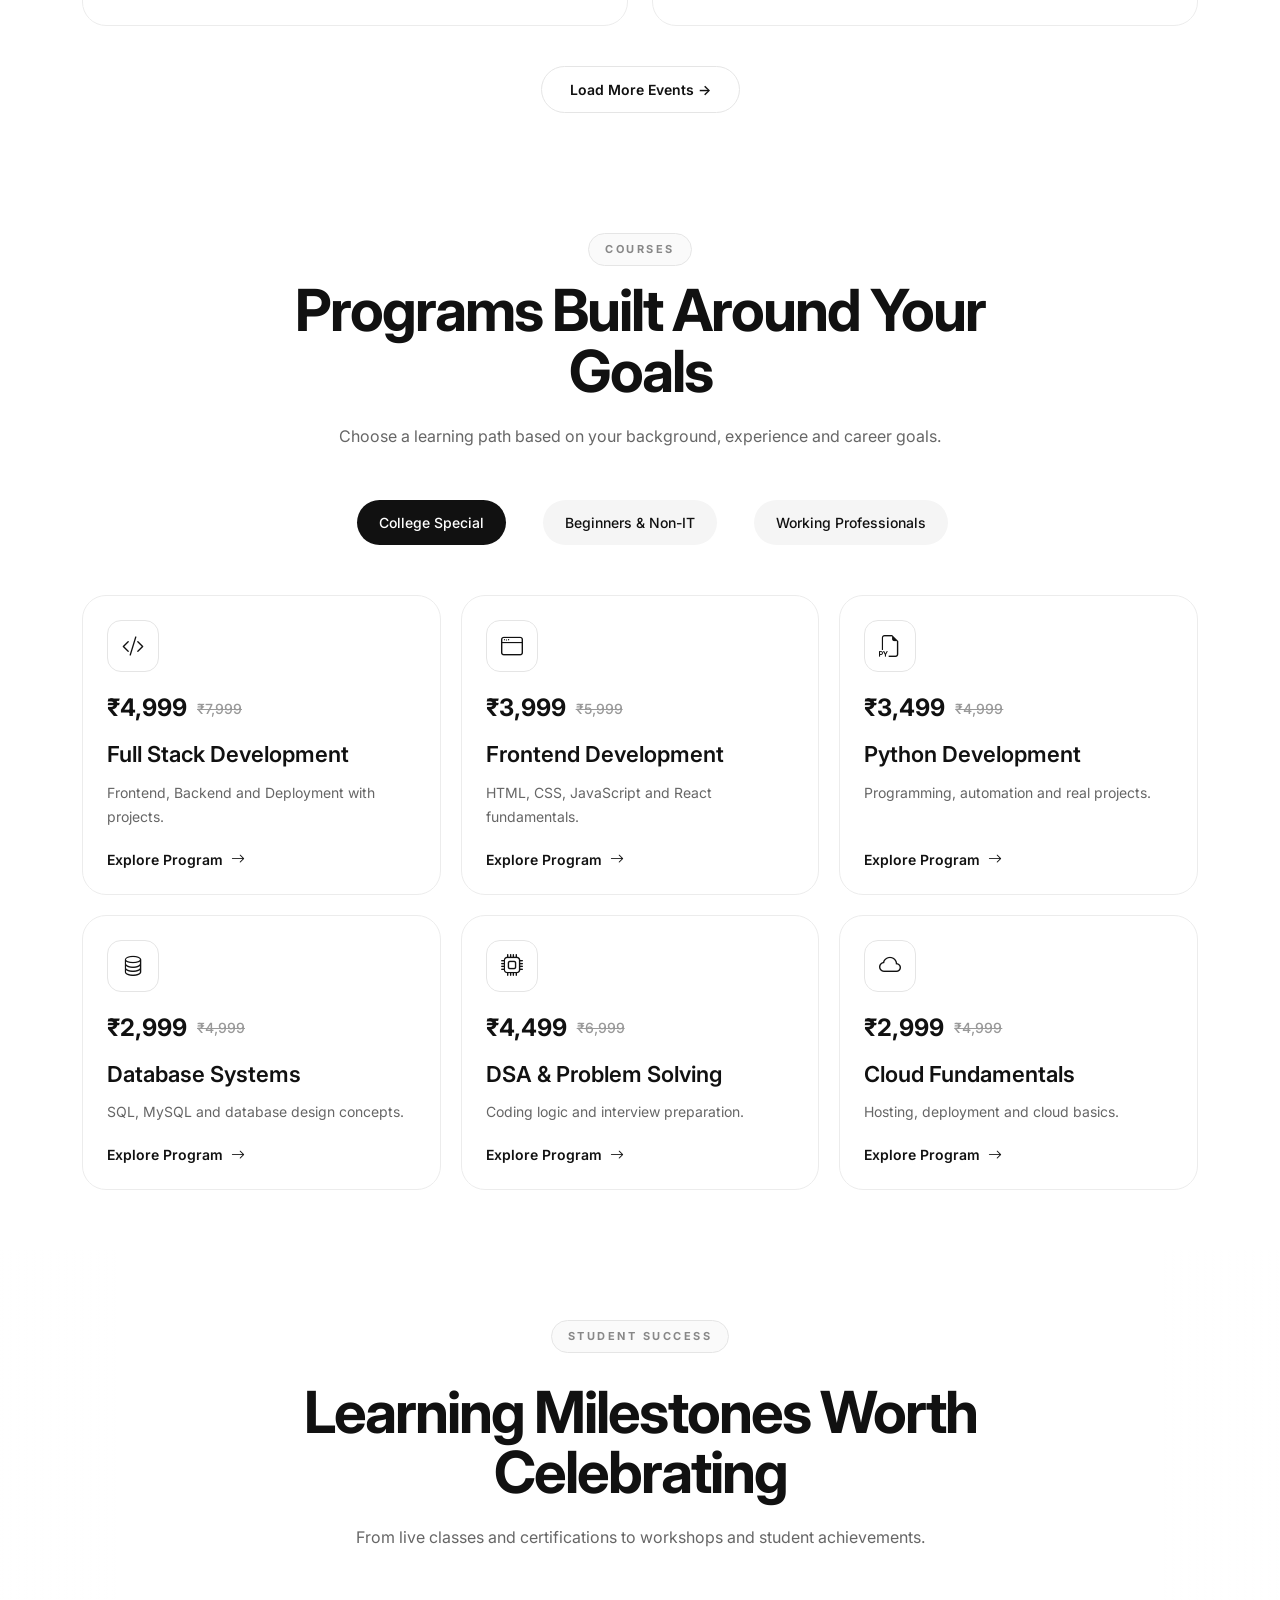
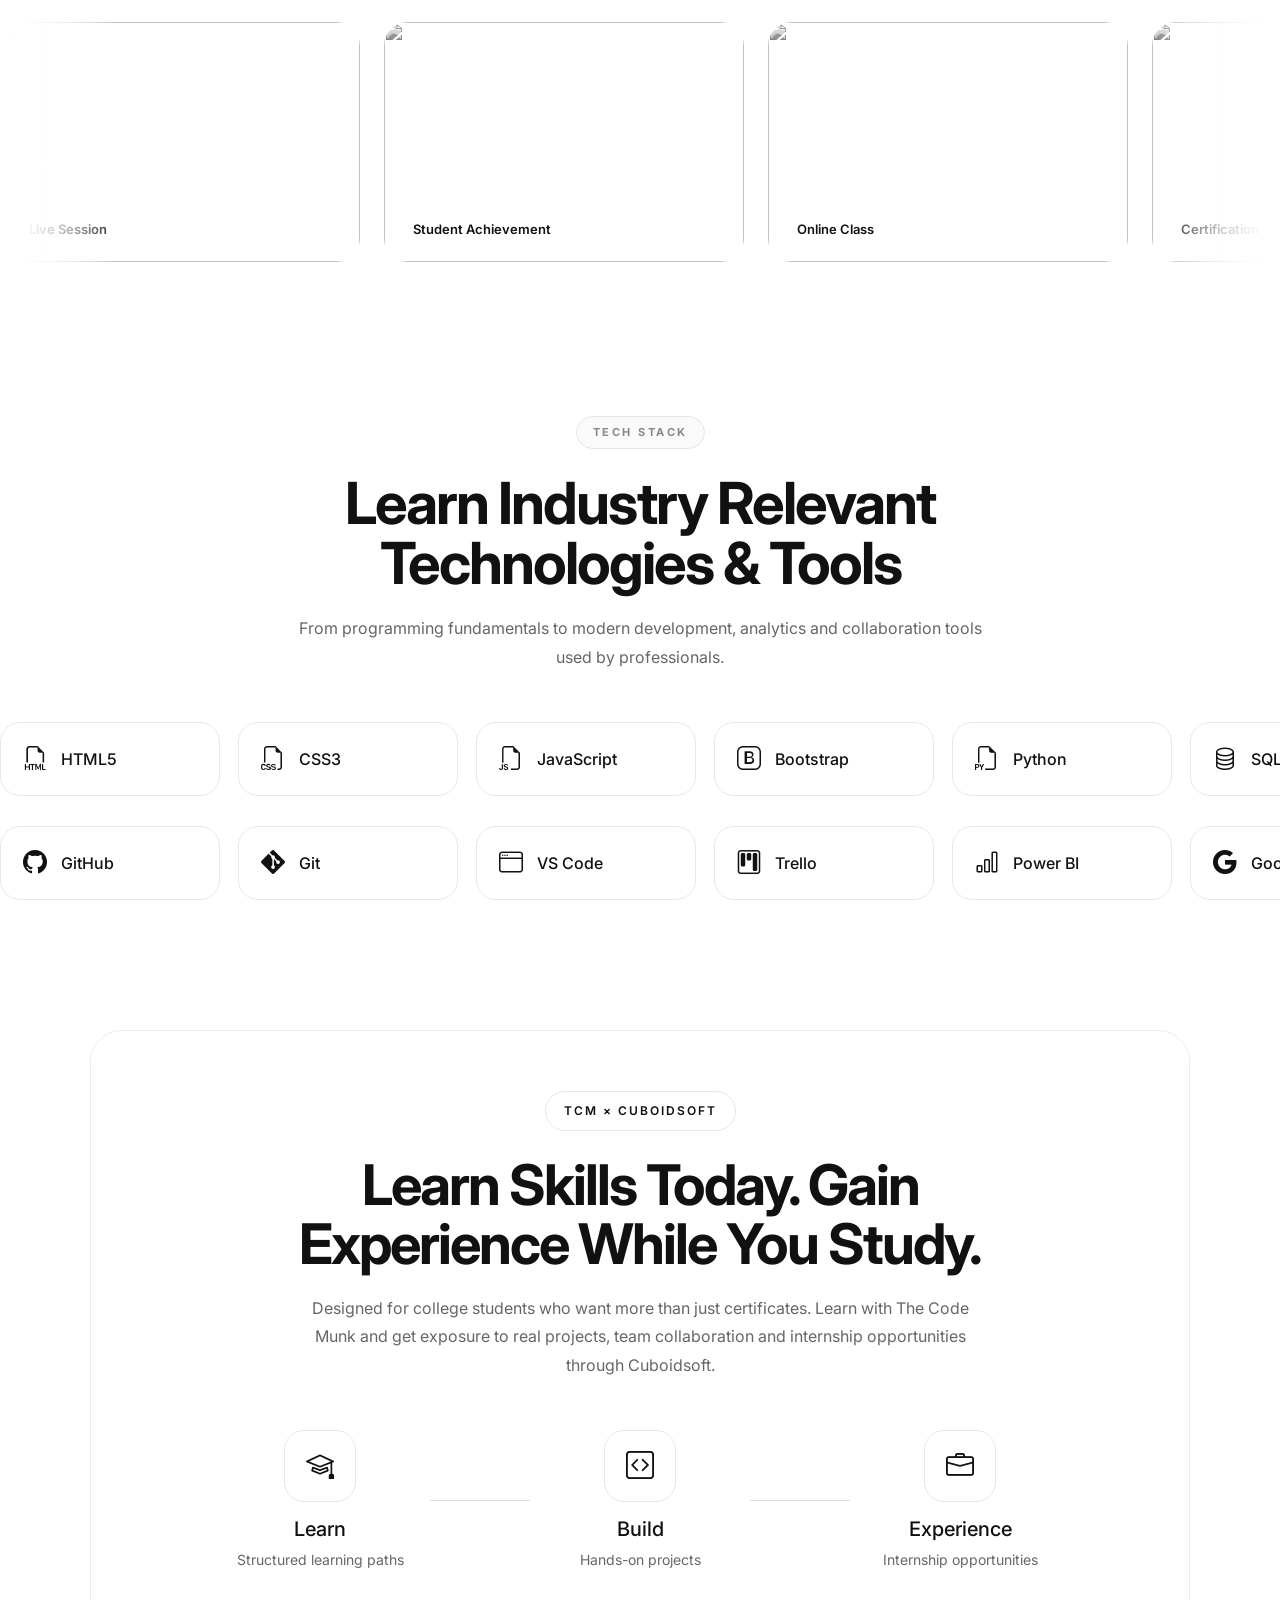
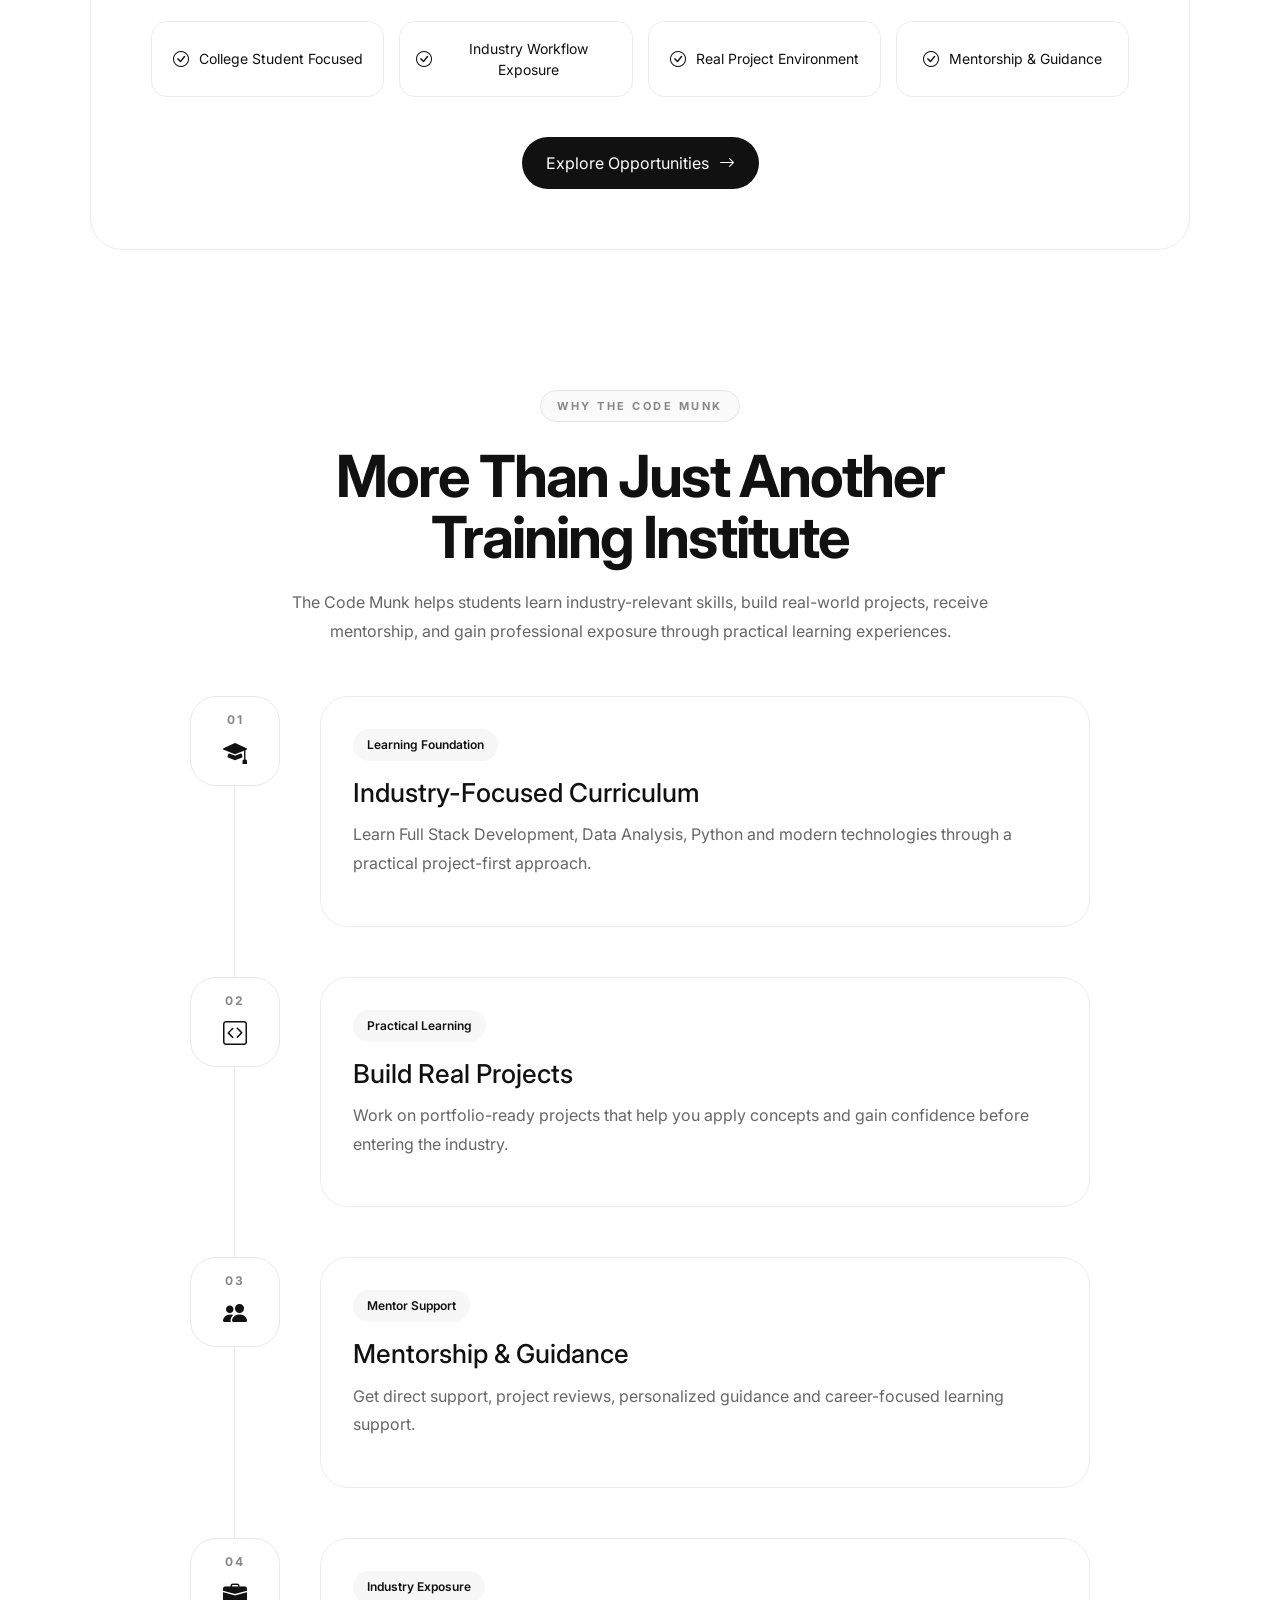
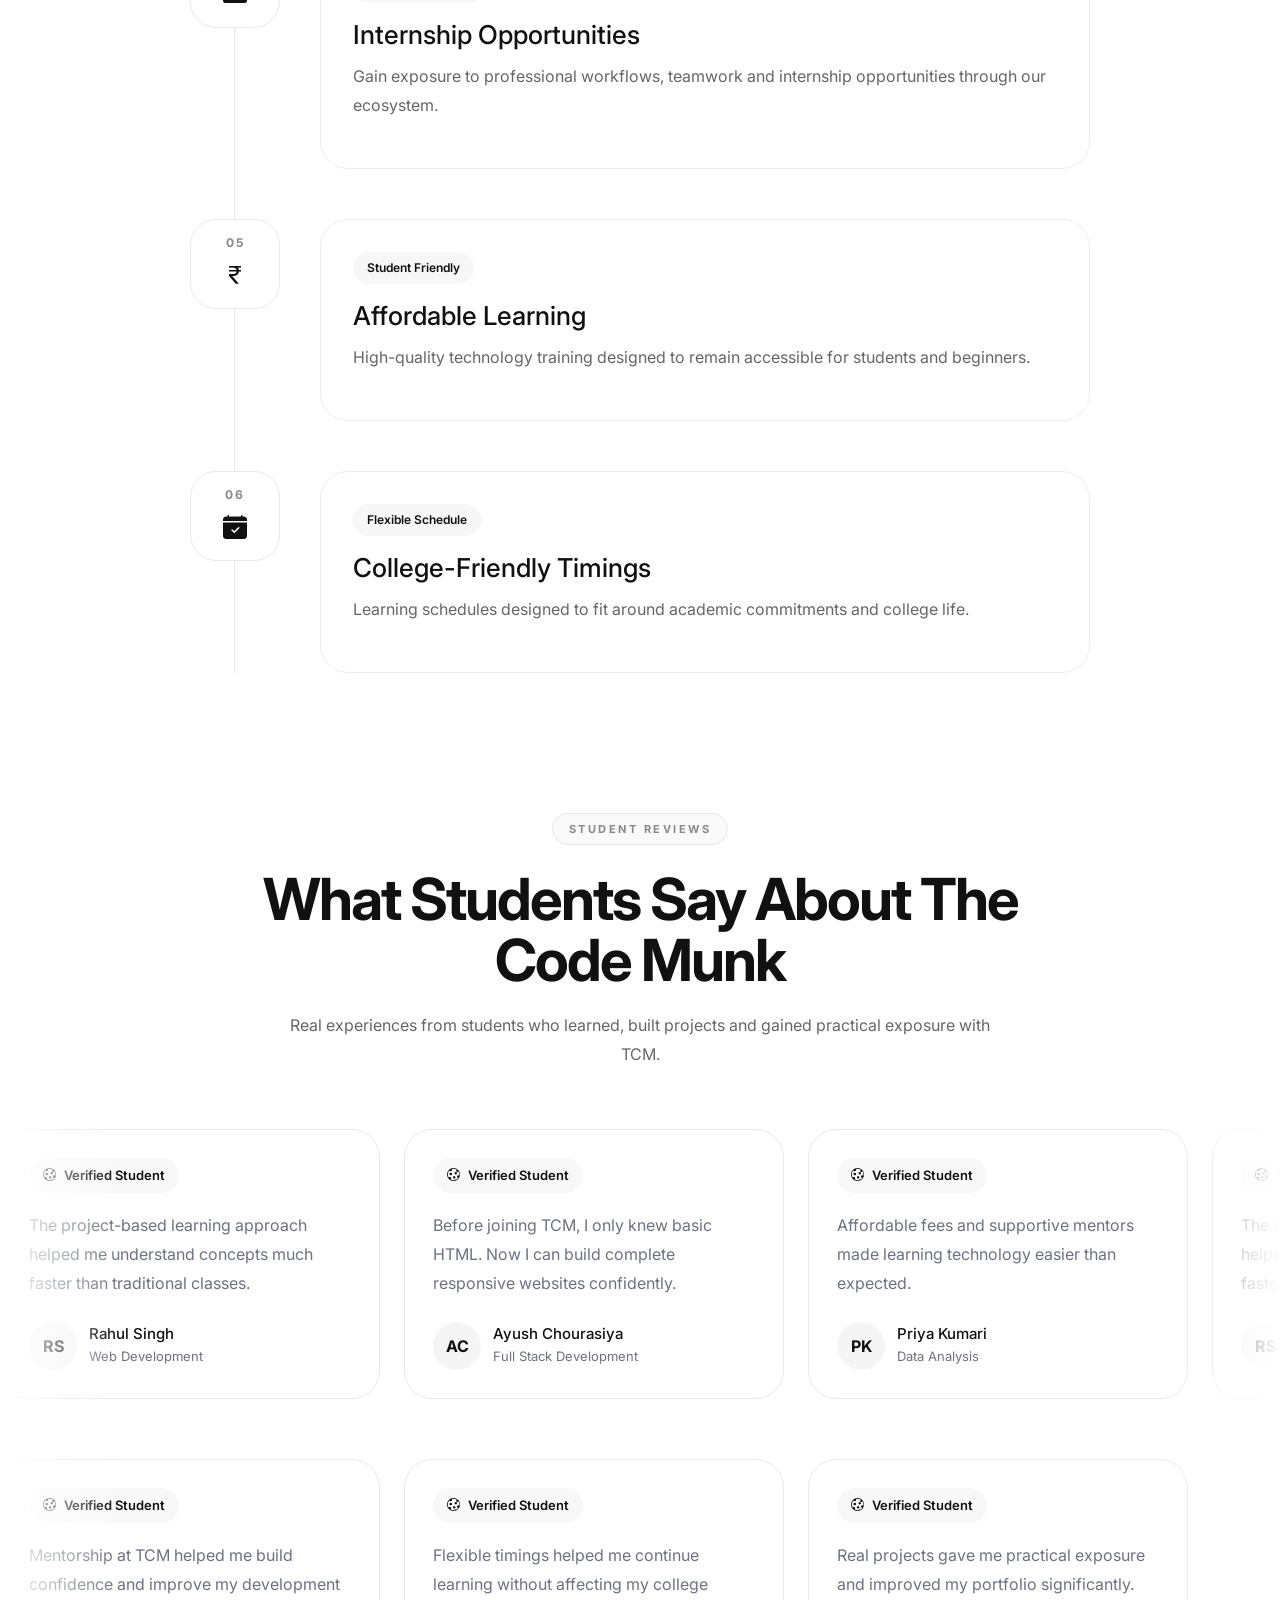
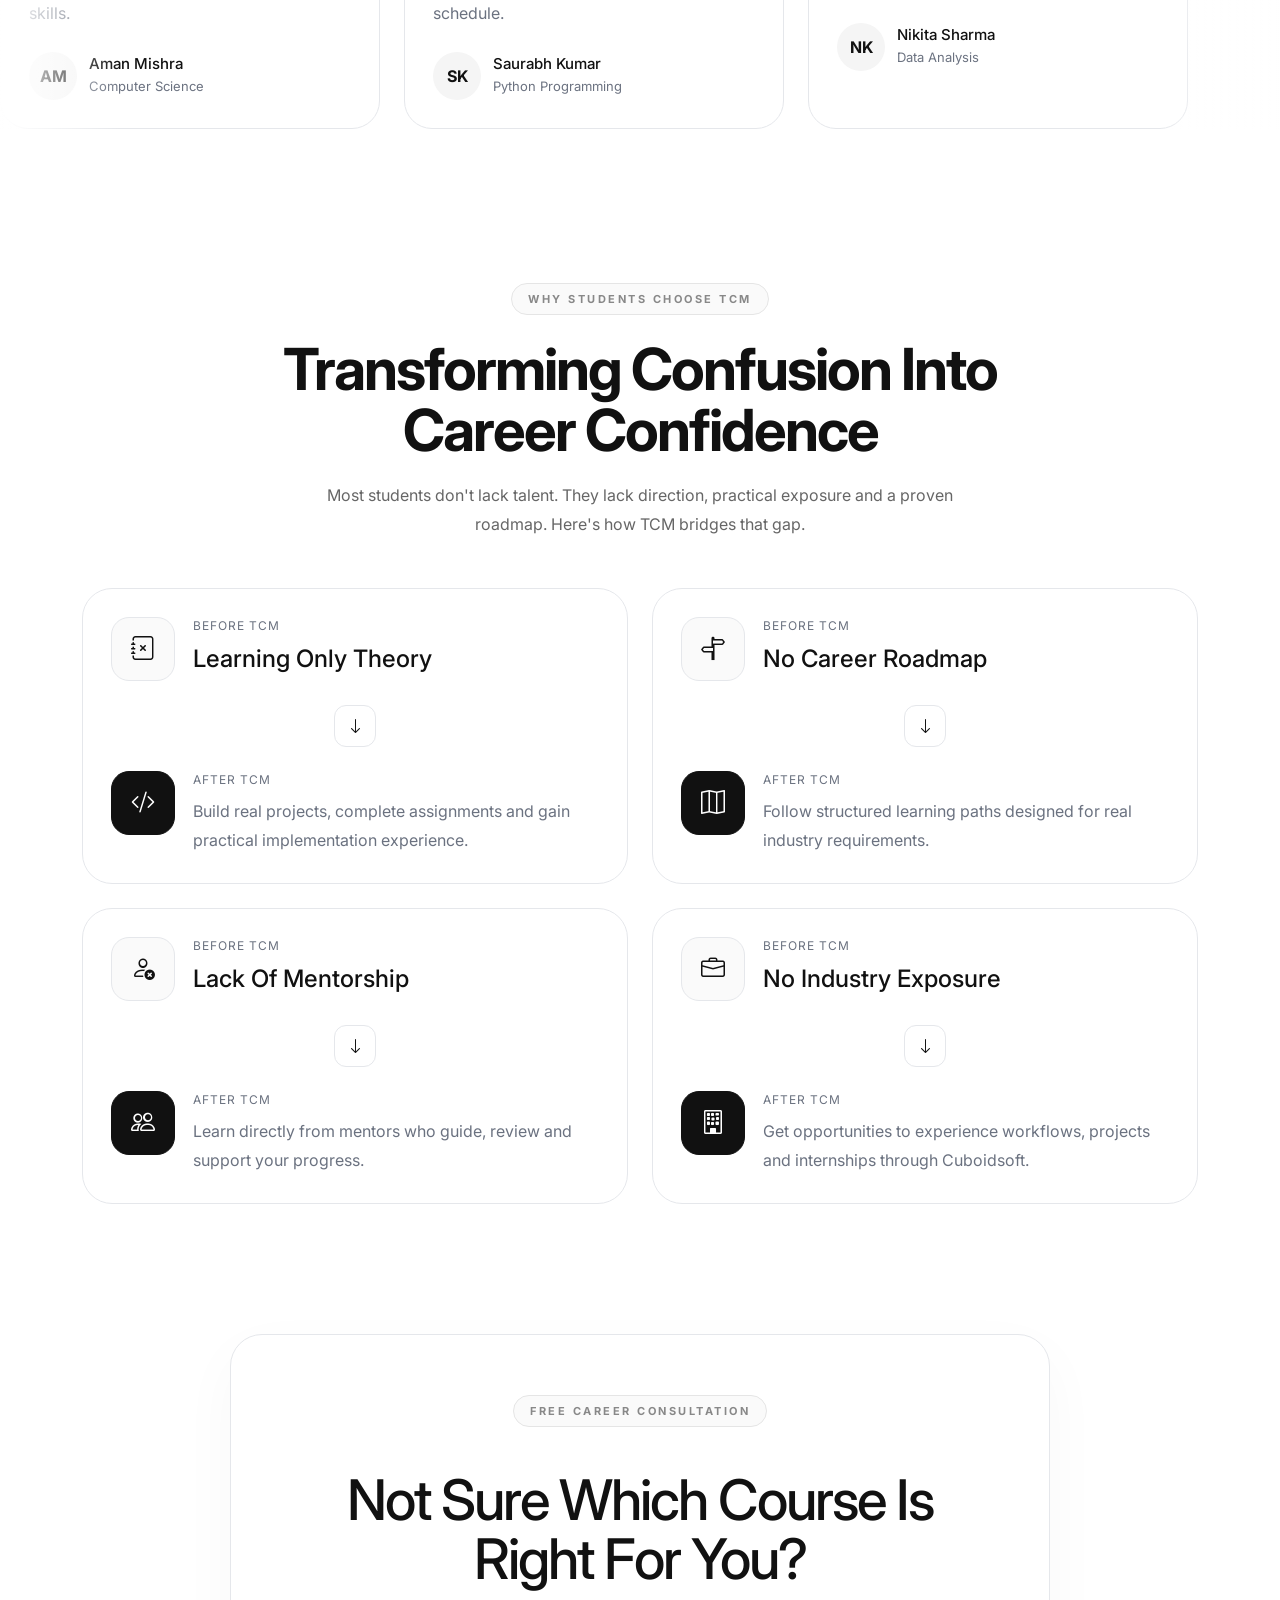
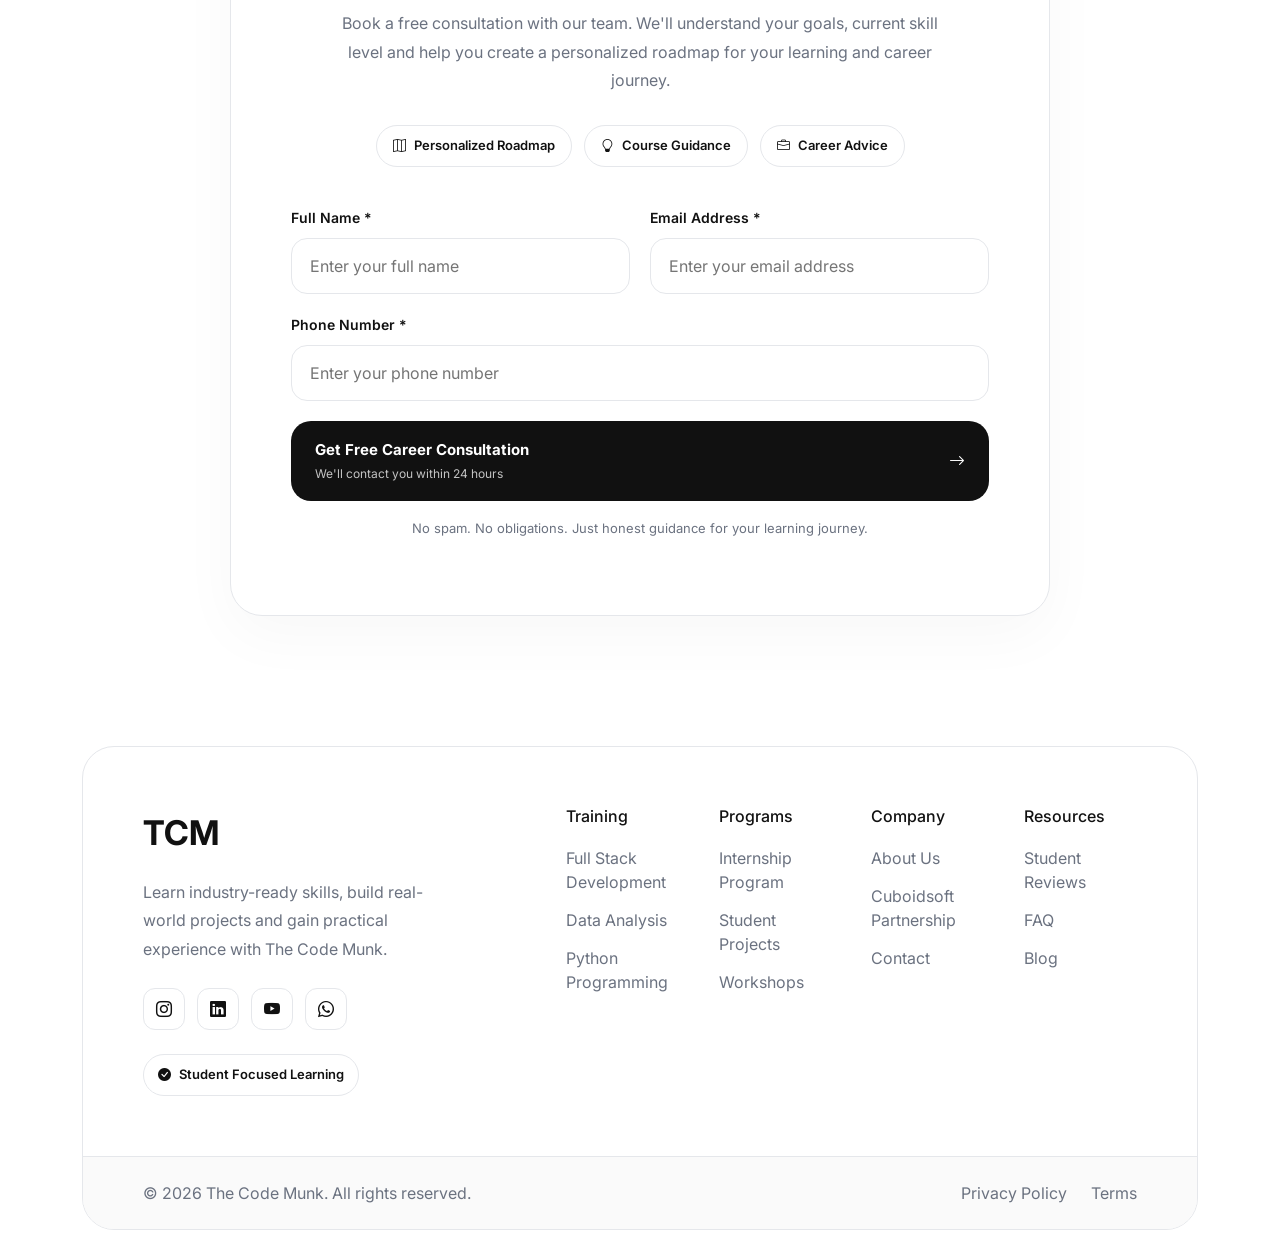
==== commit 78fa0cf3: "added" ====
--- a/index.html
+++ b/index.html
@@ -12,6 +12,8 @@
 
     <link rel="stylesheet" href="./assets/style.css">
     <link rel="stylesheet" href="./assets/hero-effects.css">
+    <link rel="stylesheet" href="./assets/skeleton.css">
+    <link rel="stylesheet" href="./assets/auth.css">
 </head>
 <body>
 
@@ -23,8 +25,7 @@
             <nav class="navbar navbar-expand-lg p-0">
 
                 <a class="navbar-brand logo" href="#">
-                    <i class="bi bi-code-slash"></i>
-                    The Code Munk
+                    <span class="logo-text">TCM</span>
                 </a>
 
                 <button class="navbar-toggler border-0 shadow-none"
@@ -348,7 +349,7 @@
 
                         </div>
 
-                        <a href="#" class="event-link">
+                        <a href="event-details.html" class="event-link">
                             View Event →
                         </a>
 
@@ -415,7 +416,7 @@
 
                         </div>
 
-                        <a href="#" class="event-link">
+                        <a href="event-details.html" class="event-link">
                             View Event →
                         </a>
 
@@ -523,7 +524,7 @@
                             Frontend, Backend and Deployment with projects.
                         </p>
 
-                        <a href="#">
+                        <a href="course-details.html">
                             Explore Program
                             <i class="bi bi-arrow-right"></i>
                         </a>
@@ -547,7 +548,7 @@
                             HTML, CSS, JavaScript and React fundamentals.
                         </p>
 
-                        <a href="#">
+                        <a href="course-details.html">
                             Explore Program
                             <i class="bi bi-arrow-right"></i>
                         </a>
@@ -571,7 +572,7 @@
                             Programming, automation and real projects.
                         </p>
 
-                        <a href="#">
+                        <a href="course-details.html">
                             Explore Program
                             <i class="bi bi-arrow-right"></i>
                         </a>
@@ -595,7 +596,7 @@
                             SQL, MySQL and database design concepts.
                         </p>
 
-                        <a href="#">
+                        <a href="course-details.html">
                             Explore Program
                             <i class="bi bi-arrow-right"></i>
                         </a>
@@ -619,7 +620,7 @@
                             Coding logic and interview preparation.
                         </p>
 
-                        <a href="#">
+                        <a href="course-details.html">
                             Explore Program
                             <i class="bi bi-arrow-right"></i>
                         </a>
@@ -643,7 +644,7 @@
                             Hosting, deployment and cloud basics.
                         </p>
 
-                        <a href="#">
+                        <a href="course-details.html">
                             Explore Program
                             <i class="bi bi-arrow-right"></i>
                         </a>
@@ -678,7 +679,7 @@
                             Start your digital journey from scratch.
                         </p>
 
-                        <a href="#">Explore Program <i class="bi bi-arrow-right"></i></a>
+                        <a href="course-details.html">Explore Program <i class="bi bi-arrow-right"></i></a>
                     </div>
 
                     <div class="course-card">
@@ -697,7 +698,7 @@
                             Learn website creation without confusion.
                         </p>
 
-                        <a href="#">Explore Program <i class="bi bi-arrow-right"></i></a>
+                        <a href="course-details.html">Explore Program <i class="bi bi-arrow-right"></i></a>
                     </div>
 
                     <div class="course-card">
@@ -716,7 +717,7 @@
                             Use AI tools for productivity and work.
                         </p>
 
-                        <a href="#">Explore Program <i class="bi bi-arrow-right"></i></a>
+                        <a href="course-details.html">Explore Program <i class="bi bi-arrow-right"></i></a>
                     </div>
 
                 </div>
@@ -747,7 +748,7 @@
                             Move into tech with structured guidance.
                         </p>
 
-                        <a href="#">Explore Program <i class="bi bi-arrow-right"></i></a>
+                        <a href="course-details.html">Explore Program <i class="bi bi-arrow-right"></i></a>
                     </div>
 
                     <div class="course-card">
@@ -766,7 +767,7 @@
                             Automate repetitive work using AI.
                         </p>
 
-                        <a href="#">Explore Program <i class="bi bi-arrow-right"></i></a>
+                        <a href="course-details.html">Explore Program <i class="bi bi-arrow-right"></i></a>
                     </div>
 
                     <div class="course-card">
@@ -785,7 +786,7 @@
                             Learn reporting, dashboards and insights.
                         </p>
 
-                        <a href="#">Explore Program <i class="bi bi-arrow-right"></i></a>
+                        <a href="course-details.html">Explore Program <i class="bi bi-arrow-right"></i></a>
                     </div>
 
                 </div>
@@ -2241,6 +2242,8 @@
 
 
 <script src="https://cdn.jsdelivr.net/npm/bootstrap@5.3.7/dist/js/bootstrap.bundle.min.js"></script>
+<script src="./assets/skeleton.js"></script>
+<script src="./assets/auth.js"></script>
 <script>
 function showEvents() {
     document.querySelectorAll(".hidden-event").forEach(card => {
@@ -2308,4 +2311,4 @@
    
 
 </body>
-</html>+</html>
--- a/assets/style.css
+++ b/assets/style.css
@@ -17,18 +17,37 @@
 .header{
     background:#fff;
     border-bottom:1px solid #f1f1f1;
-    padding:20px 0;
+    padding:14px 0;
+    position: sticky;
+    top: 0;
+    z-index: 1000;
+    backdrop-filter: blur(10px);
+    background: rgba(255,255,255,.95);
 }
 
 .logo{
-    font-size:22px;
+    display: inline-flex;
+    align-items: center;
+    gap: 10px;
+    font-size:20px;
     font-weight:800;
     color:#111;
     text-decoration:none;
 }
 
-.logo i{
-    margin-right:8px;
+/* Text logo */
+.logo-text {
+    font-size: 22px;
+    font-weight: 900;
+    color: #111;
+    letter-spacing: -0.5px;
+    line-height: 1;
+}
+
+.logo-img {
+    height: 36px;
+    width: auto;
+    object-fit: contain;
 }
 
 .nav-link{
--- a/assets/hero-effects.css
+++ b/assets/hero-effects.css
@@ -390,34 +390,15 @@
    CARD HOVER EFFECTS – EVENTS & COURSES
    ======================================== */
 
-/* Event card – subtle left accent on hover */
+/* Event card – clean hover, NO black border accent */
 .event-card {
     position: relative;
-    transition: transform .25s ease, box-shadow .25s ease, border-color .25s ease !important;
-}
-
-.event-card::before {
-    content: '';
-    position: absolute;
-    top: 0;
-    left: 0;
-    width: 3px;
-    height: 100%;
-    background: #111;
-    border-radius: 24px 0 0 24px;
-    transform: scaleY(0);
-    transform-origin: top;
-    transition: transform .3s ease;
+    transition: transform .25s ease, box-shadow .25s ease !important;
 }
 
 .event-card:hover {
     transform: translateY(-5px);
     box-shadow: 0 16px 40px rgba(0,0,0,.08);
-    border-color: #d0d0d0 !important;
-}
-
-.event-card:hover::before {
-    transform: scaleY(1);
 }
 
 /* Course card – shimmer on hover */
@@ -452,25 +433,7 @@
    HEADER – NAV LINK UNDERLINE EFFECT
    ======================================== */
 
-.nav-link {
-    position: relative;
-}
-
-.nav-link::after {
-    content: '';
-    position: absolute;
-    bottom: -2px;
-    left: 0;
-    width: 0;
-    height: 2px;
-    background: #111;
-    border-radius: 1px;
-    transition: width .25s ease;
-}
-
-.nav-link:hover::after {
-    width: 100%;
-}
+/* removed – no underline animation on nav links */
 
 /* ========================================
    SECTION BADGE (used in why, faq etc.)
--- a/assets/skeleton.css
+++ b/assets/skeleton.css
@@ -0,0 +1,436 @@
+/* =============================================
+   SKELETON LOADER CSS – The Code Munk
+   Works across all pages
+   ============================================= */
+
+/* ---- Page overlay during load ---- */
+.page-loader {
+    position: fixed;
+    inset: 0;
+    background: #fff;
+    z-index: 9999;
+    display: flex;
+    align-items: center;
+    justify-content: center;
+    transition: opacity .4s ease, visibility .4s ease;
+}
+
+.page-loader.hidden {
+    opacity: 0;
+    visibility: hidden;
+    pointer-events: none;
+}
+
+.page-loader-inner {
+    display: flex;
+    flex-direction: column;
+    align-items: center;
+    gap: 18px;
+}
+
+.page-loader-logo {
+    height: 44px;
+    width: auto;
+    animation: loaderPulse 1.2s ease-in-out infinite;
+}
+
+.page-loader-bar-wrap {
+    width: 160px;
+    height: 3px;
+    background: #f0f0f0;
+    border-radius: 99px;
+    overflow: hidden;
+}
+
+.page-loader-bar {
+    height: 100%;
+    width: 0%;
+    background: #111;
+    border-radius: 99px;
+    animation: loaderBar 1s ease forwards;
+}
+
+@keyframes loaderPulse {
+    0%, 100% { opacity: 1; }
+    50%       { opacity: .4; }
+}
+
+@keyframes loaderBar {
+    0%   { width: 0%; }
+    60%  { width: 75%; }
+    100% { width: 100%; }
+}
+
+/* ---- Base skeleton shimmer ---- */
+@keyframes shimmer {
+    0%   { background-position: -600px 0; }
+    100% { background-position:  600px 0; }
+}
+
+.sk {
+    background: linear-gradient(
+        90deg,
+        #f0f0f0 25%,
+        #e4e4e4 37%,
+        #f0f0f0 63%
+    );
+    background-size: 1200px 100%;
+    animation: shimmer 1.4s infinite linear;
+    border-radius: 8px;
+    display: block;
+}
+
+/* ---- Hide real content while skeleton active ---- */
+.sk-loading .sk-target {
+    visibility: hidden;
+    pointer-events: none;
+}
+
+/* =============================================
+   SKELETON SHAPES
+   ============================================= */
+
+/* Generic block */
+.sk-block    { height: 16px; border-radius: 6px; }
+.sk-title    { height: 28px; border-radius: 8px; }
+.sk-heading  { height: 48px; border-radius: 10px; }
+.sk-text     { height: 14px; border-radius: 5px; }
+.sk-thumb    { border-radius: 14px; }
+.sk-circle   { border-radius: 50% !important; }
+.sk-pill     { border-radius: 50px !important; }
+.sk-btn      { height: 46px; border-radius: 12px; }
+.sk-badge    { height: 28px; width: 100px; border-radius: 50px; }
+
+/* =============================================
+   SKELETON WRAPPERS – per component type
+   ============================================= */
+
+/* ---- Skeleton card (generic) ---- */
+.sk-card {
+    border: 1px solid #ececec;
+    border-radius: 24px;
+    padding: 24px;
+    background: #fff;
+    display: flex;
+    flex-direction: column;
+    gap: 14px;
+}
+
+.sk-card-icon {
+    width: 52px;
+    height: 52px;
+    border-radius: 14px;
+}
+
+.sk-card-line-1 { height: 22px; width: 70%; }
+.sk-card-line-2 { height: 14px; width: 90%; }
+.sk-card-line-3 { height: 14px; width: 60%; }
+.sk-card-line-4 { height: 14px; width: 80%; }
+
+/* ---- Skeleton event card ---- */
+.sk-event-card {
+    border: 1px solid #ececec;
+    border-radius: 24px;
+    padding: 28px;
+    background: #fff;
+    display: flex;
+    flex-direction: column;
+    gap: 14px;
+}
+
+.sk-event-badge { height: 20px; width: 80px; }
+.sk-event-title { height: 26px; width: 75%; }
+.sk-event-desc-1 { height: 13px; width: 95%; }
+.sk-event-desc-2 { height: 13px; width: 80%; }
+.sk-event-seats {
+    display: grid;
+    grid-template-columns: repeat(8, 18px);
+    gap: 8px;
+    margin: 4px 0;
+}
+.sk-event-seat {
+    width: 18px;
+    height: 18px;
+    border-radius: 4px;
+}
+.sk-event-meta {
+    display: flex;
+    gap: 16px;
+}
+.sk-event-meta-item { height: 14px; width: 80px; }
+.sk-event-link { height: 18px; width: 90px; }
+
+/* ---- Skeleton hero ---- */
+.sk-hero-wrap {
+    display: flex;
+    flex-direction: column;
+    align-items: center;
+    gap: 18px;
+    max-width: 700px;
+    margin: 0 auto;
+    padding: 60px 20px;
+}
+
+.sk-hero-tag  { height: 32px; width: 200px; }
+.sk-hero-h1-1 { height: 70px; width: 80%; }
+.sk-hero-h1-2 { height: 70px; width: 65%; }
+.sk-hero-p1   { height: 16px; width: 90%; }
+.sk-hero-p2   { height: 16px; width: 75%; }
+.sk-hero-proof { height: 44px; width: 320px; }
+.sk-hero-btns {
+    display: flex;
+    gap: 12px;
+}
+.sk-hero-btn-1 { height: 50px; width: 150px; border-radius: 12px; }
+.sk-hero-btn-2 { height: 50px; width: 140px; border-radius: 12px; }
+.sk-hero-stats { height: 68px; width: 400px; border-radius: 16px; }
+
+/* ---- Skeleton course card ---- */
+.sk-course-card {
+    border: 1px solid #ececec;
+    border-radius: 24px;
+    padding: 24px;
+    background: #fff;
+    display: flex;
+    flex-direction: column;
+    gap: 12px;
+}
+
+.sk-course-icon  { width: 52px; height: 52px; border-radius: 14px; }
+.sk-course-price { height: 28px; width: 100px; }
+.sk-course-title { height: 22px; width: 80%; }
+.sk-course-desc  { height: 14px; width: 90%; }
+.sk-course-link  { height: 16px; width: 110px; }
+
+/* ---- Skeleton section header ---- */
+.sk-section-header {
+    display: flex;
+    flex-direction: column;
+    align-items: center;
+    gap: 12px;
+    margin-bottom: 44px;
+}
+
+.sk-sec-tag   { height: 28px; width: 120px; }
+.sk-sec-h2    { height: 44px; width: 50%; }
+.sk-sec-p     { height: 14px; width: 55%; }
+
+/* ---- Skeleton review card ---- */
+.sk-review-card {
+    width: 380px;
+    min-width: 380px;
+    padding: 28px;
+    border: 1px solid #e5e7eb;
+    border-radius: 28px;
+    background: #fff;
+    display: flex;
+    flex-direction: column;
+    gap: 12px;
+    flex-shrink: 0;
+}
+
+.sk-review-badge  { height: 28px; width: 130px; }
+.sk-review-line-1 { height: 14px; width: 100%; }
+.sk-review-line-2 { height: 14px; width: 90%; }
+.sk-review-line-3 { height: 14px; width: 75%; }
+.sk-review-user   {
+    display: flex;
+    align-items: center;
+    gap: 12px;
+    padding-top: 14px;
+    border-top: 1px solid #f0f0f0;
+    margin-top: 4px;
+}
+.sk-review-avatar { width: 48px; height: 48px; }
+.sk-review-name   { height: 14px; width: 100px; }
+.sk-review-sub    { height: 12px; width: 80px; margin-top: 6px; }
+
+/* ---- Skeleton founder card ---- */
+.sk-founder-card {
+    border: 1px solid #e5e5e5;
+    border-radius: 28px;
+    overflow: hidden;
+    background: #fff;
+}
+
+.sk-founder-banner {
+    background: #f4f4f4;
+    padding: 32px;
+    display: flex;
+    align-items: flex-end;
+    justify-content: space-between;
+    min-height: 120px;
+}
+
+.sk-founder-avatar { width: 76px; height: 76px; }
+.sk-founder-badge  { height: 28px; width: 120px; }
+
+.sk-founder-body {
+    padding: 28px 32px;
+    display: flex;
+    flex-direction: column;
+    gap: 10px;
+}
+
+.sk-founder-name  { height: 26px; width: 60%; }
+.sk-founder-title { height: 14px; width: 80%; }
+.sk-founder-bio-1 { height: 13px; width: 100%; }
+.sk-founder-bio-2 { height: 13px; width: 90%; }
+.sk-founder-bio-3 { height: 13px; width: 75%; }
+.sk-founder-skills {
+    display: flex;
+    gap: 8px;
+    margin-top: 4px;
+}
+.sk-founder-skill { height: 26px; width: 60px; border-radius: 8px; }
+.sk-founder-links {
+    display: flex;
+    gap: 10px;
+    margin-top: 8px;
+}
+.sk-founder-link { height: 34px; width: 90px; border-radius: 10px; }
+
+/* ---- Skeleton platform card (community) ---- */
+.sk-platform-card {
+    border: 1px solid #ececec;
+    border-radius: 28px;
+    padding: 32px 28px;
+    background: #fff;
+    display: flex;
+    flex-direction: column;
+    gap: 14px;
+}
+
+.sk-platform-top {
+    display: flex;
+    align-items: center;
+    justify-content: space-between;
+    margin-bottom: 8px;
+}
+
+.sk-platform-icon  { width: 56px; height: 56px; border-radius: 18px; }
+.sk-platform-badge { height: 24px; width: 90px; }
+.sk-platform-title { height: 24px; width: 70%; }
+.sk-platform-line  { height: 13px; width: 95%; }
+.sk-platform-perk  { height: 13px; width: 85%; }
+.sk-platform-btn   { height: 48px; border-radius: 14px; margin-top: 8px; }
+
+/* ---- Skeleton contact card ---- */
+.sk-contact-card {
+    display: flex;
+    align-items: center;
+    gap: 16px;
+    padding: 20px;
+    background: #fff;
+    border: 1px solid #e5e5e5;
+    border-radius: 20px;
+}
+
+.sk-cc-icon    { width: 50px; height: 50px; border-radius: 14px; flex-shrink: 0; }
+.sk-cc-title   { height: 14px; width: 80px; }
+.sk-cc-sub     { height: 12px; width: 100px; margin-top: 6px; }
+.sk-cc-value   { height: 14px; width: 130px; margin-top: 6px; }
+
+/* ---- Skeleton form ---- */
+.sk-form-card {
+    background: #fff;
+    border: 1px solid #e5e5e5;
+    border-radius: 28px;
+    padding: 48px 44px;
+    display: flex;
+    flex-direction: column;
+    gap: 20px;
+}
+
+.sk-form-label { height: 13px; width: 100px; }
+.sk-form-input { height: 50px; border-radius: 14px; }
+.sk-form-row {
+    display: grid;
+    grid-template-columns: 1fr 1fr;
+    gap: 16px;
+}
+.sk-form-submit { height: 52px; border-radius: 16px; margin-top: 8px; }
+
+/* ---- Skeleton pg-event-card (programs page) ---- */
+.sk-pg-event-card {
+    border: 1px solid #ececec;
+    border-radius: 24px;
+    padding: 24px;
+    background: #fff;
+    display: flex;
+    flex-direction: column;
+    gap: 12px;
+}
+
+.sk-pg-top {
+    display: flex;
+    justify-content: space-between;
+}
+.sk-pg-status { height: 22px; width: 80px; }
+.sk-pg-type   { height: 22px; width: 50px; }
+.sk-pg-cat    { height: 13px; width: 70px; }
+.sk-pg-title  { height: 22px; width: 80%; }
+.sk-pg-desc-1 { height: 13px; width: 100%; }
+.sk-pg-desc-2 { height: 13px; width: 75%; }
+.sk-pg-meta {
+    display: flex;
+    gap: 12px;
+}
+.sk-pg-meta-i { height: 13px; width: 80px; }
+.sk-pg-bar    { height: 6px; border-radius: 50px; }
+.sk-pg-btn    { height: 44px; border-radius: 14px; }
+
+/* ---- Skeleton timeline ---- */
+.sk-tl-item {
+    display: flex;
+    gap: 40px;
+    padding-bottom: 50px;
+}
+.sk-tl-year    { min-width: 144px; height: 46px; border-radius: 12px; flex-shrink: 0; }
+.sk-tl-content { flex: 1; padding-top: 10px; display: flex; flex-direction: column; gap: 10px; }
+.sk-tl-h4      { height: 20px; width: 55%; }
+.sk-tl-p1      { height: 14px; width: 100%; }
+.sk-tl-p2      { height: 14px; width: 85%; }
+
+/* ---- Skeleton why card ---- */
+.sk-why-card {
+    display: flex;
+    gap: 18px;
+    align-items: flex-start;
+    padding: 24px;
+    border: 1px solid #ececec;
+    border-radius: 24px;
+    background: #fff;
+}
+.sk-why-icon    { width: 56px; height: 56px; border-radius: 16px; flex-shrink: 0; }
+.sk-why-content { flex: 1; display: flex; flex-direction: column; gap: 8px; }
+.sk-why-title   { height: 18px; width: 70%; }
+.sk-why-text-1  { height: 13px; width: 100%; }
+.sk-why-text-2  { height: 13px; width: 80%; }
+
+/* ---- Skeleton partner stat ---- */
+.sk-partner-stat {
+    background: #fafafa;
+    padding: 28px 24px;
+    display: flex;
+    flex-direction: column;
+    gap: 10px;
+}
+.sk-ps-icon   { width: 28px; height: 28px; border-radius: 6px; }
+.sk-ps-title  { height: 15px; width: 70%; }
+.sk-ps-text   { height: 13px; width: 90%; }
+
+/* =============================================
+   RESPONSIVE
+   ============================================= */
+
+@media (max-width: 768px) {
+    .sk-hero-h1-1, .sk-hero-h1-2 { height: 48px; }
+    .sk-hero-stats { width: 100%; }
+    .sk-hero-btns  { flex-direction: column; align-items: center; }
+    .sk-review-card { width: 280px; min-width: 280px; }
+    .sk-form-row { grid-template-columns: 1fr; }
+    .sk-sec-h2 { width: 80%; height: 34px; }
+    .sk-tl-item { gap: 20px; }
+    .sk-tl-year { min-width: 100px; }
+}
--- a/assets/auth.css
+++ b/assets/auth.css
@@ -0,0 +1,490 @@
+/* =============================================
+   AUTH MODAL CSS – The Code Munk  (Redesign)
+   ============================================= */
+
+/* ─── Overlay ─────────────────────────────── */
+.auth-overlay {
+    position: fixed;
+    inset: 0;
+    background: rgba(0,0,0,.45);
+    backdrop-filter: blur(6px);
+    -webkit-backdrop-filter: blur(6px);
+    z-index: 10000;
+    display: flex;
+    align-items: center;
+    justify-content: center;
+    padding: 16px;
+    opacity: 0;
+    visibility: hidden;
+    transition: opacity .22s ease, visibility .22s ease;
+}
+
+.auth-overlay.active {
+    opacity: 1;
+    visibility: visible;
+}
+
+/* ─── Modal box ───────────────────────────── */
+.auth-modal {
+    background: #fff;
+    border-radius: 24px;
+    width: 100%;
+    max-width: 420px;
+    padding: 0;
+    position: relative;
+    transform: translateY(18px) scale(.97);
+    transition: transform .28s cubic-bezier(.4,0,.2,1);
+    box-shadow: 0 24px 80px rgba(0,0,0,.16);
+    overflow: hidden;
+    max-height: 92vh;
+    display: flex;
+    flex-direction: column;
+}
+
+.auth-overlay.active .auth-modal {
+    transform: translateY(0) scale(1);
+}
+
+/* ─── Scrollable body ─────────────────────── */
+.auth-modal-body {
+    overflow-y: auto;
+    padding: 0 28px 28px;
+    flex: 1;
+}
+
+/* ─── Brand strip ─────────────────────────── */
+.auth-brand {
+    display: flex;
+    align-items: center;
+    gap: 10px;
+    padding: 22px 28px 0;
+    margin-bottom: 20px;
+}
+
+.auth-brand-img {
+    height: 34px;
+    width: auto;
+    filter: grayscale(100%) brightness(0);
+}
+
+/* ─── Close button ────────────────────────── */
+.auth-close {
+    position: absolute;
+    top: 16px;
+    right: 16px;
+    width: 32px;
+    height: 32px;
+    border: 1px solid #e5e5e5;
+    border-radius: 8px;
+    background: #fff;
+    cursor: pointer;
+    display: flex;
+    align-items: center;
+    justify-content: center;
+    font-size: 14px;
+    color: #888;
+    transition: .15s;
+    z-index: 2;
+}
+
+.auth-close:hover { background: #f5f5f5; color: #111; }
+
+/* ─── View ────────────────────────────────── */
+.auth-view { display: none; }
+.auth-view.active { display: block; }
+
+/* ─── View header ─────────────────────────── */
+.auth-view-header {
+    margin-bottom: 20px;
+}
+
+.auth-heading {
+    font-size: 20px;
+    font-weight: 800;
+    color: #111;
+    letter-spacing: -.4px;
+    margin-bottom: 4px;
+    line-height: 1.2;
+}
+
+.auth-subheading {
+    font-size: 13px;
+    color: #888;
+    line-height: 1.5;
+    margin: 0;
+}
+
+/* ─── Google button ───────────────────────── */
+.auth-google-btn {
+    width: 100%;
+    display: flex;
+    align-items: center;
+    justify-content: center;
+    gap: 10px;
+    padding: 11px 18px;
+    border: 1.5px solid #e5e5e5;
+    border-radius: 12px;
+    background: #fff;
+    font-size: 13px;
+    font-weight: 600;
+    color: #333;
+    cursor: pointer;
+    transition: border-color .15s, background .15s;
+    font-family: 'Inter', sans-serif;
+    text-decoration: none;
+}
+
+.auth-google-btn:hover { border-color: #bbb; background: #fafafa; }
+
+.auth-google-btn svg { width: 16px; height: 16px; flex-shrink: 0; }
+
+/* ─── Divider ─────────────────────────────── */
+.auth-divider {
+    display: flex;
+    align-items: center;
+    gap: 10px;
+    margin: 14px 0;
+}
+
+.auth-divider::before,
+.auth-divider::after { content: ''; flex: 1; height: 1px; background: #ececec; }
+
+.auth-divider span { font-size: 11px; color: #bbb; font-weight: 600; white-space: nowrap; letter-spacing: .5px; }
+
+/* ─── Tab switcher ────────────────────────── */
+.auth-tabs {
+    display: flex;
+    background: #f5f5f5;
+    border-radius: 10px;
+    padding: 3px;
+    margin-bottom: 18px;
+    gap: 3px;
+}
+
+.auth-tab-btn {
+    flex: 1;
+    padding: 8px 10px;
+    border: none;
+    border-radius: 8px;
+    background: transparent;
+    font-size: 12px;
+    font-weight: 600;
+    color: #888;
+    cursor: pointer;
+    transition: .15s;
+    font-family: 'Inter', sans-serif;
+    display: flex;
+    align-items: center;
+    justify-content: center;
+    gap: 5px;
+}
+
+.auth-tab-btn i { font-size: 12px; }
+
+.auth-tab-btn.active {
+    background: #fff;
+    color: #111;
+    box-shadow: 0 1px 6px rgba(0,0,0,.08);
+}
+
+/* ─── Form group ──────────────────────────── */
+.auth-form-group {
+    margin-bottom: 13px;
+    position: relative;
+}
+
+.auth-form-group label {
+    display: block;
+    font-size: 12px;
+    font-weight: 600;
+    color: #444;
+    margin-bottom: 5px;
+}
+
+.auth-form-group input {
+    width: 100%;
+    padding: 10px 14px;
+    border: 1.5px solid #e8e8e8;
+    border-radius: 10px;
+    font-size: 14px;
+    font-family: 'Inter', sans-serif;
+    color: #111;
+    outline: none;
+    transition: border-color .15s, box-shadow .15s;
+    background: #fff;
+}
+
+.auth-form-group input:focus {
+    border-color: #111;
+    box-shadow: 0 0 0 3px rgba(0,0,0,.05);
+}
+
+.auth-form-group input::placeholder { color: #ccc; }
+.auth-form-group input.error { border-color: #f87171; }
+
+.auth-field-err {
+    font-size: 11px;
+    color: #ef4444;
+    margin-top: 4px;
+    display: none;
+    font-weight: 500;
+}
+
+.auth-form-group.has-error .auth-field-err { display: block; }
+
+/* ─── OTP boxes ───────────────────────────── */
+.auth-otp-wrap {
+    display: flex;
+    gap: 6px;
+}
+
+.auth-otp-wrap input {
+    flex: 1;
+    text-align: center;
+    font-size: 20px;
+    font-weight: 700;
+    padding: 10px 4px;
+    border: 1.5px solid #e8e8e8;
+    border-radius: 10px;
+    font-family: 'Inter', sans-serif;
+    color: #111;
+    outline: none;
+    transition: border-color .15s;
+    min-width: 0;
+}
+
+.auth-otp-wrap input:focus { border-color: #111; }
+
+/* ─── Input + button ──────────────────────── */
+.auth-input-btn-wrap { position: relative; }
+.auth-input-btn-wrap input { padding-right: 90px; }
+
+.auth-send-otp-btn {
+    position: absolute;
+    right: 6px;
+    top: 50%;
+    transform: translateY(-50%);
+    padding: 6px 12px;
+    background: #111;
+    color: #fff;
+    border: none;
+    border-radius: 7px;
+    font-size: 11px;
+    font-weight: 700;
+    font-family: 'Inter', sans-serif;
+    cursor: pointer;
+    transition: .15s;
+    white-space: nowrap;
+}
+
+.auth-send-otp-btn:hover { background: #333; }
+.auth-send-otp-btn:disabled { background: #ccc; cursor: not-allowed; }
+
+/* ─── Password toggle ─────────────────────── */
+.auth-pw-wrap { position: relative; }
+.auth-pw-wrap input { padding-right: 42px; }
+
+.auth-pw-toggle {
+    position: absolute;
+    right: 12px;
+    top: 50%;
+    transform: translateY(-50%);
+    background: none;
+    border: none;
+    cursor: pointer;
+    color: #bbb;
+    font-size: 15px;
+    padding: 0;
+    line-height: 1;
+    transition: color .15s;
+}
+
+.auth-pw-toggle:hover { color: #555; }
+
+/* ─── Submit button ───────────────────────── */
+.auth-submit-btn {
+    width: 100%;
+    padding: 12px;
+    background: #111;
+    color: #fff;
+    border: none;
+    border-radius: 12px;
+    font-size: 14px;
+    font-weight: 700;
+    font-family: 'Inter', sans-serif;
+    cursor: pointer;
+    transition: .18s;
+    display: flex;
+    align-items: center;
+    justify-content: center;
+    gap: 8px;
+    margin-top: 2px;
+}
+
+.auth-submit-btn:hover:not(:disabled) {
+    background: #222;
+    transform: translateY(-1px);
+    box-shadow: 0 4px 16px rgba(0,0,0,.15);
+}
+
+.auth-submit-btn:disabled { opacity: .6; cursor: not-allowed; transform: none; box-shadow: none; }
+
+.auth-btn-spin {
+    width: 14px;
+    height: 14px;
+    border: 2px solid rgba(255,255,255,.3);
+    border-top-color: #fff;
+    border-radius: 50%;
+    animation: authSpin .7s linear infinite;
+    display: none;
+}
+
+.auth-submit-btn.loading .auth-btn-spin { display: block; }
+.auth-submit-btn.loading .auth-btn-label { display: none; }
+
+@keyframes authSpin { to { transform: rotate(360deg); } }
+
+/* ─── Timer ───────────────────────────────── */
+.auth-otp-timer {
+    font-size: 12px;
+    color: #aaa;
+    margin: 10px 0 12px;
+    text-align: center;
+}
+
+.auth-otp-timer span { color: #111; font-weight: 600; }
+
+/* ─── Links row ───────────────────────────── */
+.auth-link-row {
+    display: flex;
+    justify-content: space-between;
+    align-items: center;
+    margin-top: 14px;
+}
+
+.auth-text-link {
+    font-size: 12px;
+    color: #888;
+    cursor: pointer;
+    text-decoration: none;
+    transition: color .15s;
+}
+
+.auth-text-link:hover { color: #111; }
+.auth-text-link.primary { color: #111; font-weight: 600; }
+
+/* ─── Back button ─────────────────────────── */
+.auth-back-btn {
+    display: inline-flex;
+    align-items: center;
+    gap: 5px;
+    background: none;
+    border: none;
+    font-size: 12px;
+    font-weight: 600;
+    color: #888;
+    cursor: pointer;
+    font-family: 'Inter', sans-serif;
+    padding: 0;
+    margin-bottom: 14px;
+    transition: color .15s;
+}
+
+.auth-back-btn:hover { color: #111; }
+
+/* ─── Terms ───────────────────────────────── */
+.auth-terms {
+    font-size: 11px;
+    color: #ccc;
+    text-align: center;
+    margin-top: 14px;
+    line-height: 1.5;
+}
+
+.auth-terms a { color: #aaa; text-decoration: underline; }
+
+/* ─── Success ─────────────────────────────── */
+.auth-success {
+    text-align: center;
+    padding: 12px 0 8px;
+}
+
+.auth-success-icon {
+    width: 56px;
+    height: 56px;
+    background: #f0fdf4;
+    border: 1.5px solid #bbf7d0;
+    border-radius: 50%;
+    display: flex;
+    align-items: center;
+    justify-content: center;
+    margin: 0 auto 16px;
+    font-size: 24px;
+    color: #16a34a;
+}
+
+.auth-success h3 {
+    font-size: 20px;
+    font-weight: 800;
+    color: #111;
+    margin-bottom: 6px;
+    letter-spacing: -.4px;
+}
+
+.auth-success p {
+    font-size: 13px;
+    color: #666;
+    line-height: 1.5;
+    margin: 0;
+}
+
+/* ─── Mobile ──────────────────────────────── */
+@media (max-width: 480px) {
+
+    .auth-overlay {
+        align-items: flex-end;
+        padding: 0;
+    }
+
+    .auth-modal {
+        border-radius: 20px 20px 0 0;
+        max-width: 100%;
+        max-height: 88vh;
+        transform: translateY(30px);
+    }
+
+    .auth-overlay.active .auth-modal {
+        transform: translateY(0);
+    }
+
+    .auth-brand { padding: 18px 20px 0; }
+    .auth-modal-body { padding: 0 20px 24px; }
+
+    .auth-heading { font-size: 18px; }
+    .auth-subheading { font-size: 12px; }
+
+    .auth-google-btn { font-size: 12px; padding: 10px 14px; }
+
+    .auth-tab-btn { font-size: 11px; padding: 7px 6px; }
+    .auth-tab-btn i { display: none; }
+
+    .auth-form-group input { font-size: 13px; padding: 9px 12px; }
+    .auth-form-group label { font-size: 11px; }
+
+    .auth-otp-wrap input {
+        font-size: 18px;
+        padding: 9px 2px;
+        border-radius: 8px;
+    }
+
+    .auth-otp-wrap { gap: 5px; }
+
+    .auth-submit-btn { font-size: 13px; padding: 11px; border-radius: 10px; }
+
+    .auth-send-otp-btn { font-size: 10px; padding: 5px 10px; }
+    .auth-input-btn-wrap input { padding-right: 80px; }
+
+    .auth-text-link { font-size: 11px; }
+    .auth-back-btn { font-size: 11px; }
+    .auth-terms { font-size: 10px; }
+}
